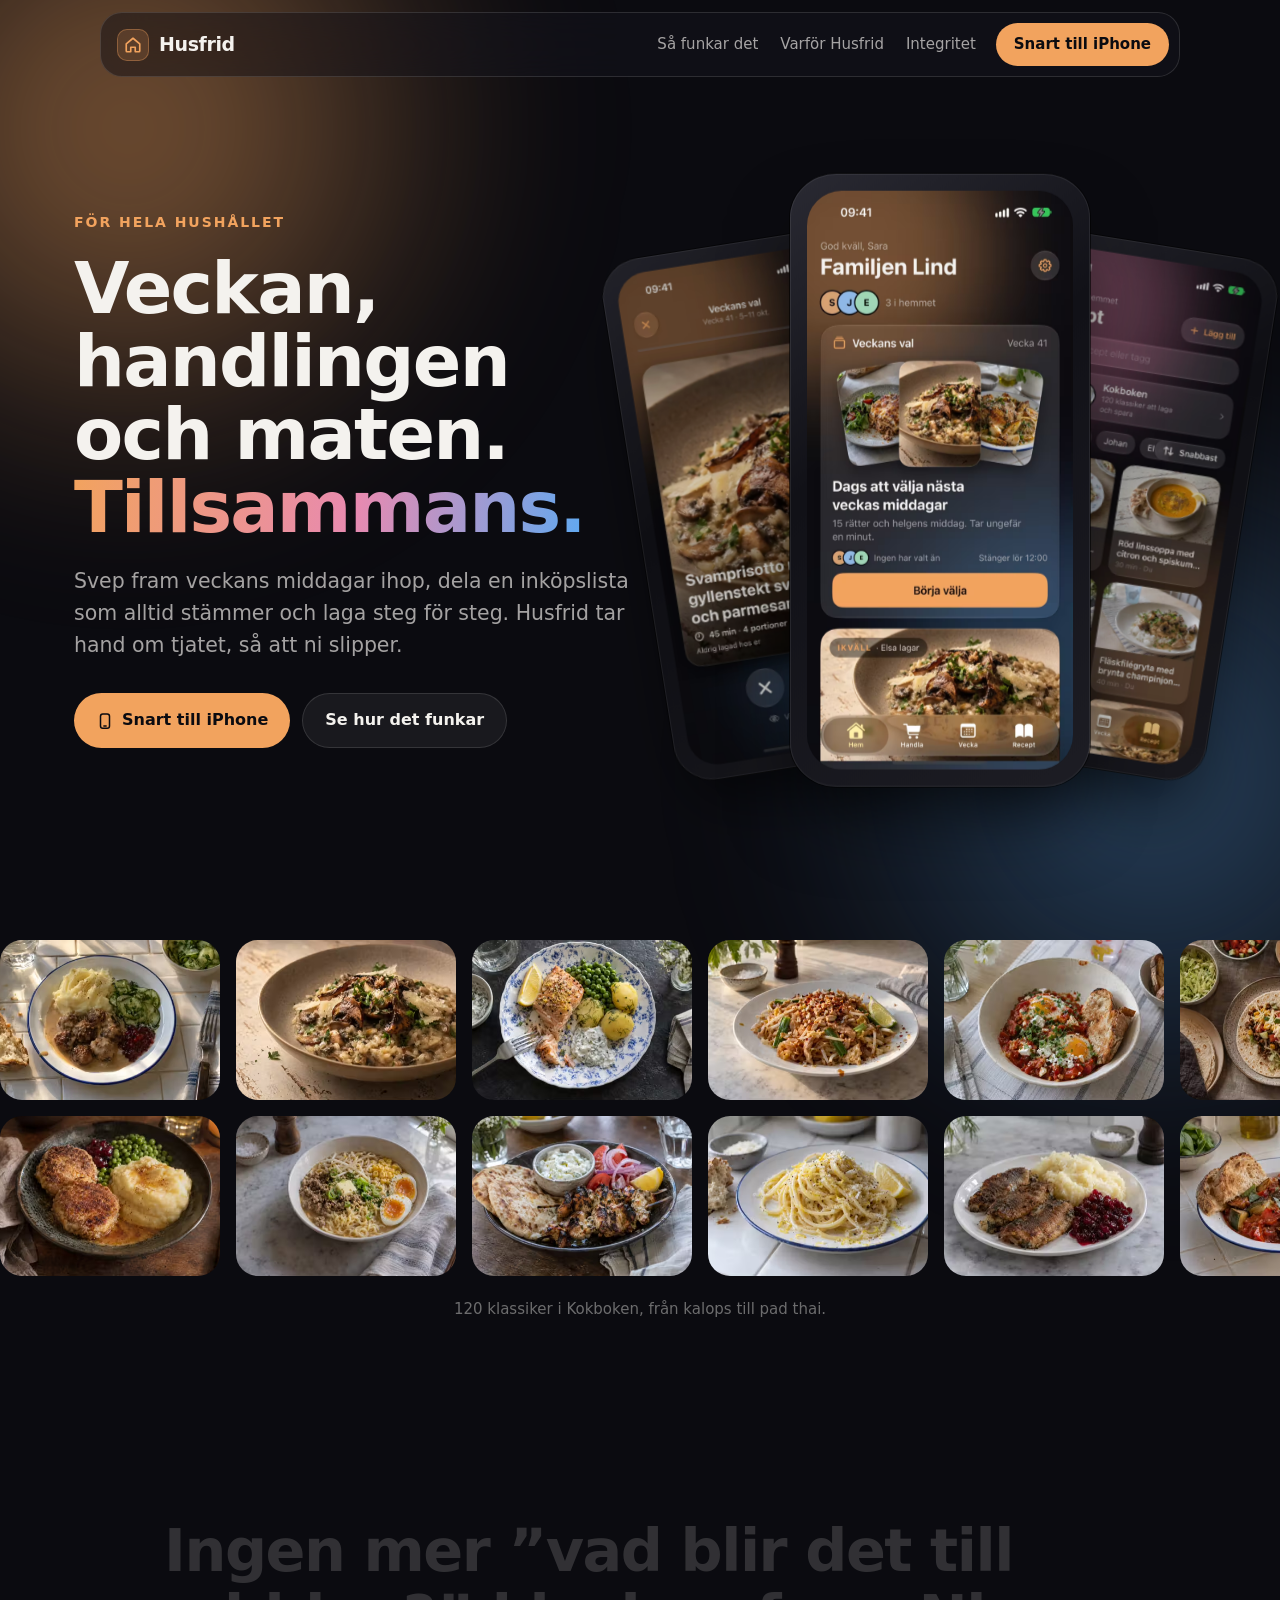
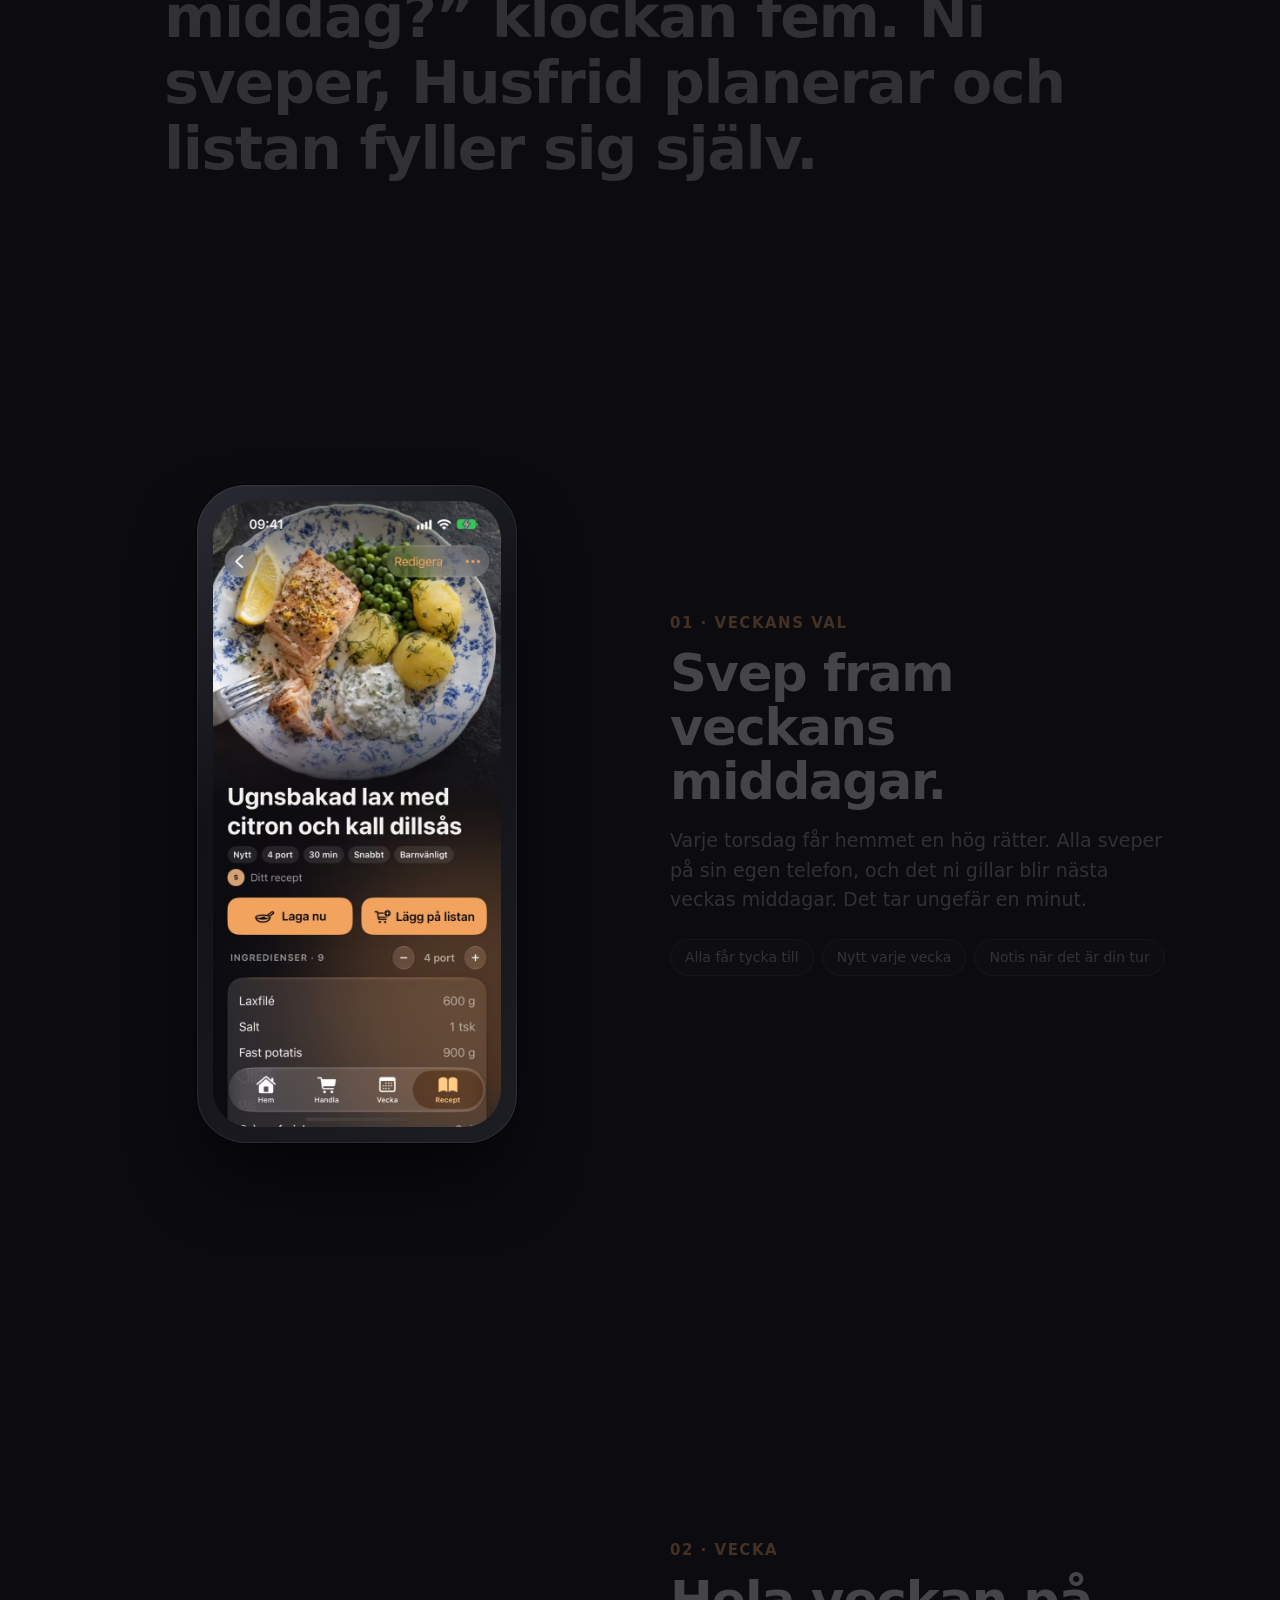
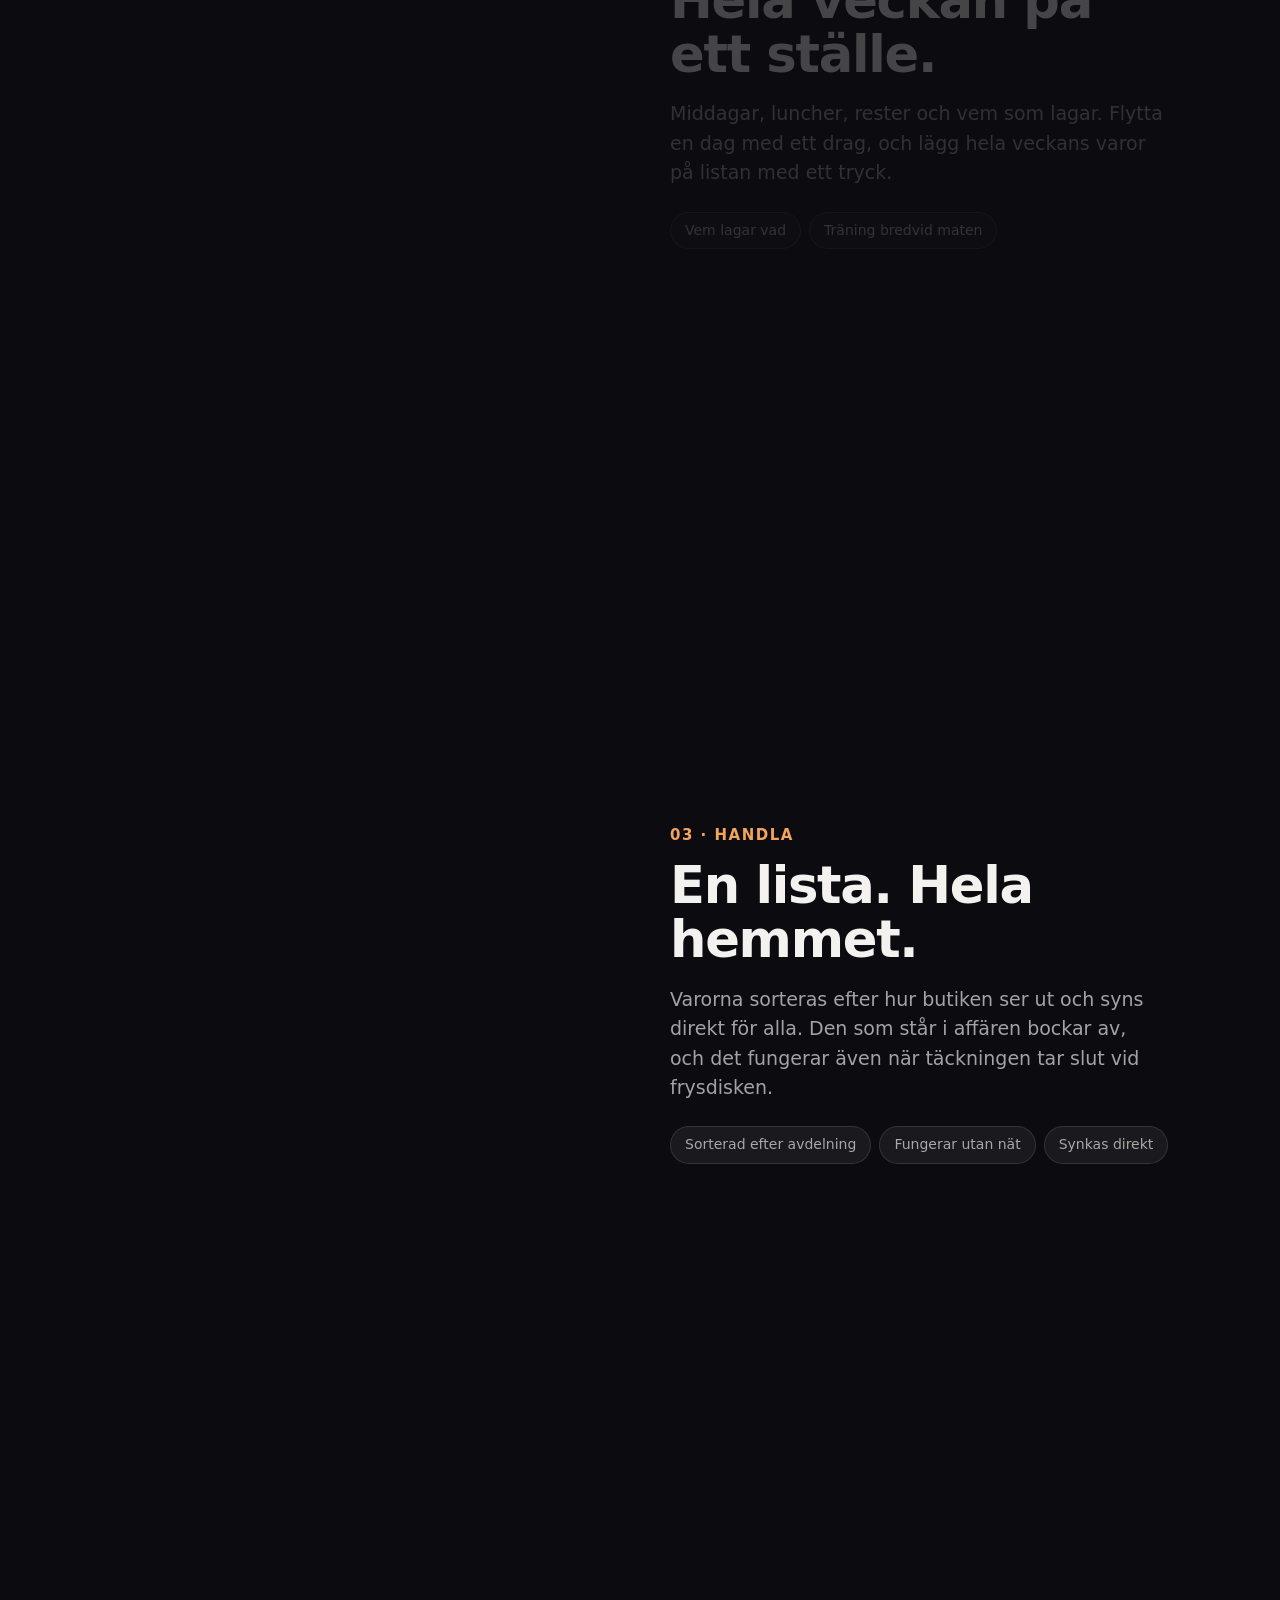
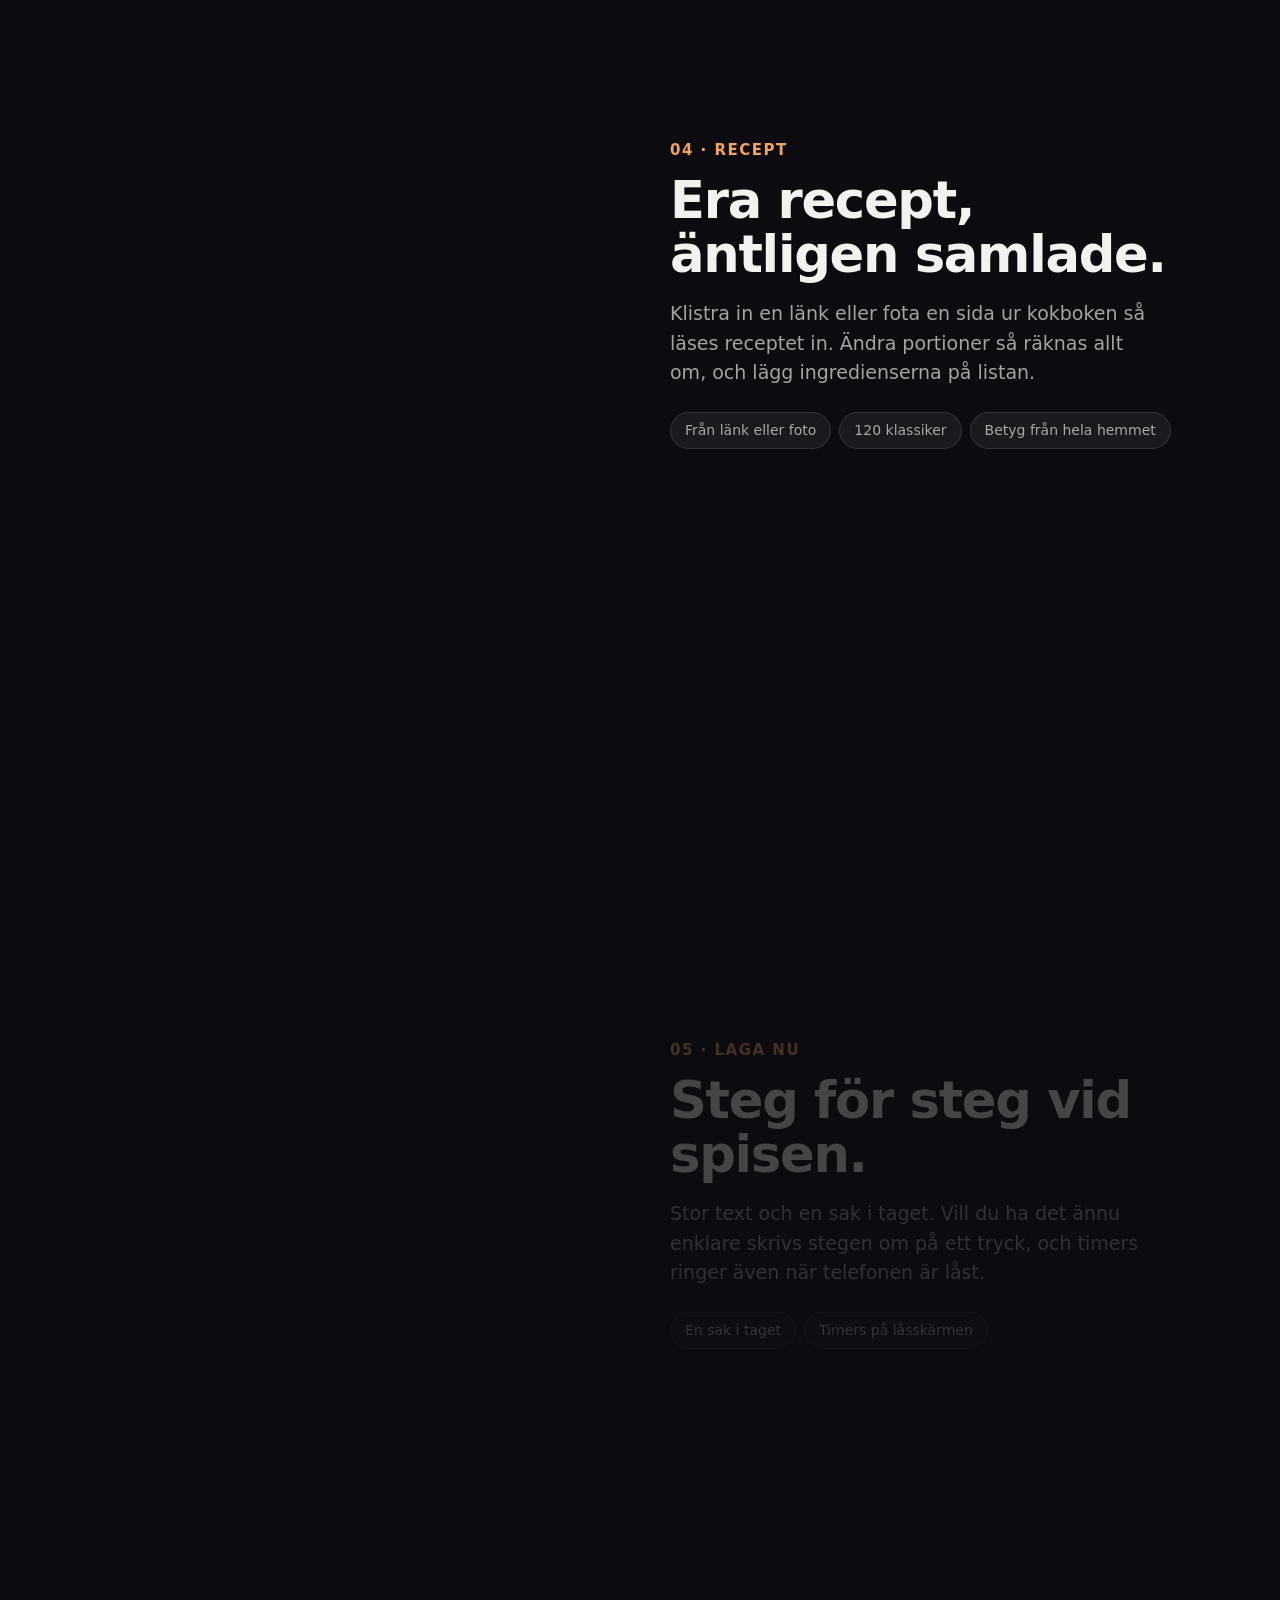
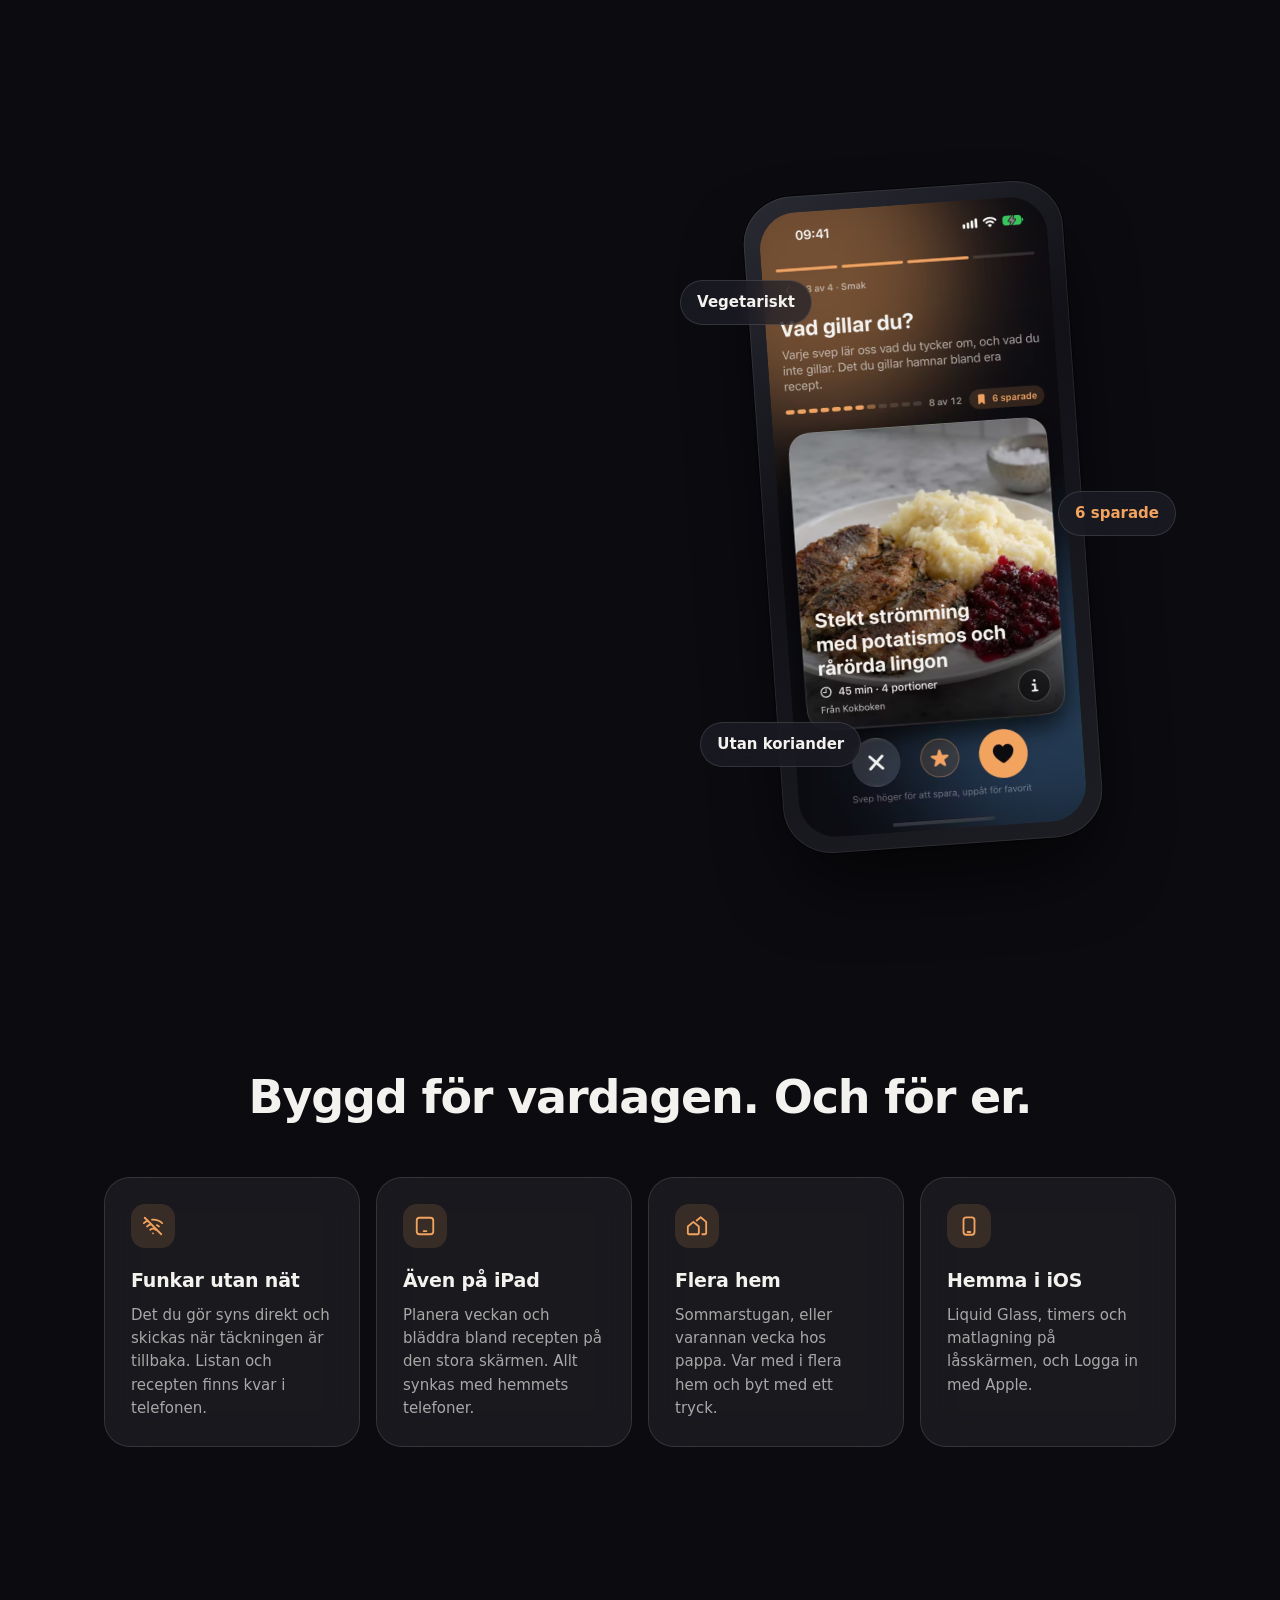
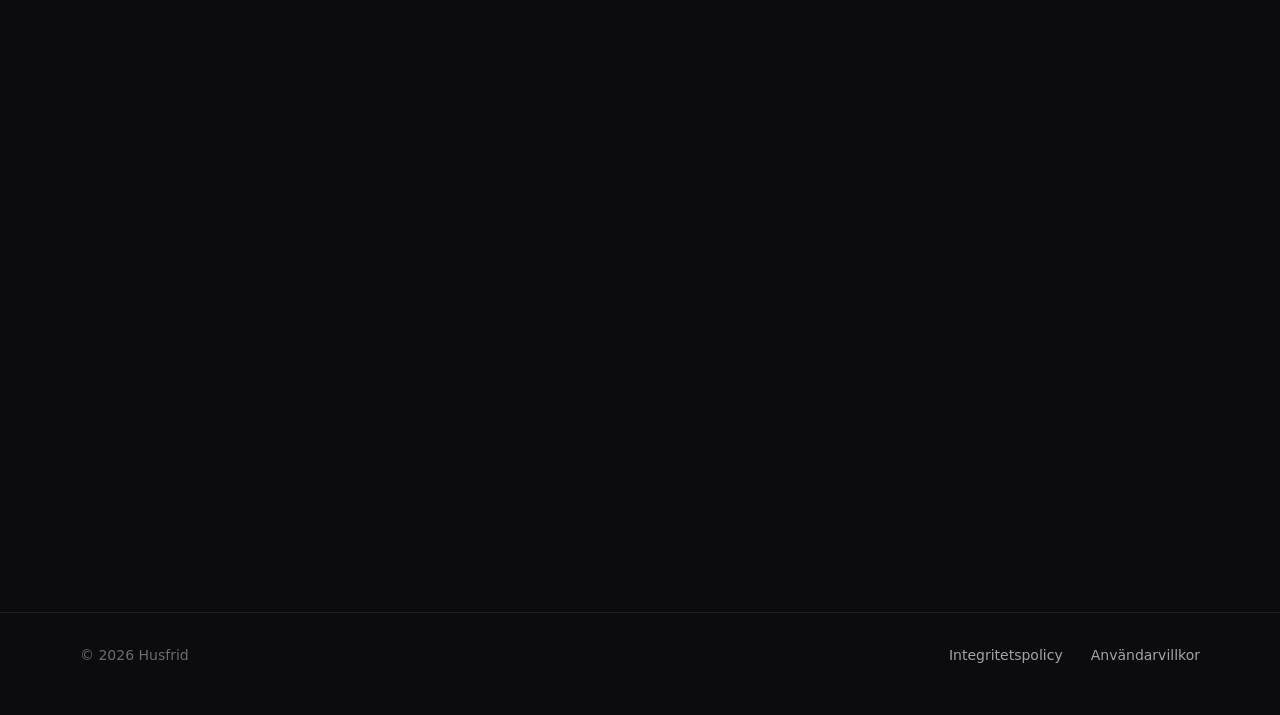
==== index.html @ 467de52e "Svepvideo i Veckans val, AVIF-bilder och lättare sida" ====
<!doctype html>
<html lang="sv">
<head>
<meta charset="utf-8">
<meta name="viewport" content="width=device-width, initial-scale=1, viewport-fit=cover">
<title>Husfrid – veckan, handlingen och maten. Tillsammans.</title>
<meta name="description" content="Husfrid är appen för hushållet: svep fram veckans middagar tillsammans, dela inköpslistan och laga steg för steg. Snart till iPhone och iPad.">
<meta name="theme-color" content="#0B0B10">
<meta property="og:title" content="Husfrid – veckan, handlingen och maten. Tillsammans.">
<meta property="og:description" content="Svep fram veckans middagar tillsammans, dela inköpslistan och laga steg för steg.">
<meta property="og:image" content="img/hem.jpg">
<link rel="icon" href="data:image/svg+xml,%3Csvg xmlns='http://www.w3.org/2000/svg' viewBox='0 0 32 32'%3E%3Crect width='32' height='32' rx='9' fill='%230B0B10'/%3E%3Cpath d='M7 15 16 7.5 25 15v9a1 1 0 0 1-1 1h-5v-6h-6v6H8a1 1 0 0 1-1-1z' fill='none' stroke='%23F2A35E' stroke-width='2.2' stroke-linejoin='round'/%3E%3C/svg%3E">
<link rel="stylesheet" href="style.css">
</head>
<body data-tone="warm">
<div class="ambient" aria-hidden="true"><span></span><span></span></div>

<header class="nav">
  <a class="brand" href="./">
    <span class="brand-mark"><svg width="18" height="18" viewBox="0 0 24 24" fill="none" stroke="currentColor" stroke-width="2.2" stroke-linejoin="round"><path d="M3 10.5 12 3l9 7.5V20a1 1 0 0 1-1 1h-5v-6H9v6H4a1 1 0 0 1-1-1z"/></svg></span>
    Husfrid
  </a>
  <nav class="links">
    <a href="#funktioner">Så funkar det</a>
    <a href="#varfor">Varför Husfrid</a>
    <a href="integritetspolicy">Integritet</a>
  </nav>
  <a class="pill primary" href="#snart">Snart till iPhone</a>
  <div class="progress" aria-hidden="true"></div>
</header>

<main>
  <section class="hero">
    <div class="hero-copy">
      <div class="eyebrow" data-reveal>För hela hushållet</div>
      <h1 data-reveal style="--delay:.08s">Veckan, handlingen och maten. <span class="grad">Tillsammans.</span></h1>
      <p class="lead" data-reveal style="--delay:.16s">Svep fram veckans middagar ihop, dela en inköpslista som alltid stämmer och laga steg för steg. Husfrid tar hand om tjatet, så att ni slipper.</p>
      <div class="actions" data-reveal style="--delay:.24s">
        <span class="pill primary soon"><svg viewBox="0 0 24 24" fill="none" stroke="currentColor" stroke-width="2" stroke-linecap="round"><rect x="6" y="2.5" width="12" height="19" rx="3"/><path d="M10.5 18.5h3"/></svg>Snart till iPhone</span>
        <a class="pill ghost" href="#funktioner">Se hur det funkar</a>
      </div>
    </div>
    <div class="stage" aria-label="Skärmbilder från Husfrid">
      <div class="phone left"><picture><source srcset="img/veckans-val.avif" type="image/avif"><img src="img/veckans-val.jpg" alt="Veckans val: en rätt att svepa på" width="662" height="1440" decoding="async"></picture></div>
      <div class="phone right"><picture><source srcset="img/recept.avif" type="image/avif"><img src="img/recept.jpg" alt="Hemmets recept med bilder" width="662" height="1440" decoding="async"></picture></div>
      <div class="phone center"><picture><source srcset="img/hem.avif" type="image/avif"><img src="img/hem.jpg" alt="Hem: veckans val och kvällens middag" width="662" height="1440" decoding="async" fetchpriority="high"></picture></div>
    </div>
  </section>

  <section class="strip" aria-label="Rätter i Kokboken">
    <div class="row" data-dishes="kottbullar-potatismos svamprisotto ugnsbakad-lax-citron-dill pad-thai shakshuka tacos-kottfars spaghetti-carbonara kalops butter-chicken pannkakor"></div>
    <div class="row" data-dishes="wallenbergare miso-ramen kycklingsouvlaki-tzatziki pasta-al-limone stekt-stromming-potatismos ratatouille hemgjord-pizza tom-kha-gai paella pumpasoppa"></div>
    <p class="caption">120 klassiker i Kokboken, från kalops till pad thai.</p>
  </section>

  <section class="statement">
    <p data-words>Ingen mer *”vad* *blir* *det* *till* *middag?”* klockan fem. Ni sveper, Husfrid planerar och listan fyller sig själv.</p>
  </section>

  <section class="story" id="funktioner">
    <div class="story-phone" aria-hidden="true">
      <div class="phone"><div class="screens">
        <video src="img/veckans-val.mp4" poster="img/veckans-val-poster.jpg" muted loop playsinline preload="none" aria-label="Svep i Veckans val" class="active"></video>
        <picture><source srcset="img/vecka.avif" type="image/avif"><img src="img/vecka.jpg" alt="" decoding="async" loading="lazy"></picture>
        <picture><source srcset="img/handla.avif" type="image/avif"><img src="img/handla.jpg" alt="" decoding="async" loading="lazy"></picture>
        <picture><source srcset="img/recept-detalj.avif" type="image/avif"><img src="img/recept-detalj.jpg" alt="" decoding="async" loading="lazy"></picture>
        <picture><source srcset="img/laga-nu.avif" type="image/avif"><img src="img/laga-nu.jpg" alt="" decoding="async" loading="lazy"></picture>
      </div></div>
    </div>
    <div class="story-steps">
      <article class="step" data-tone="warm">
        <div class="num">01 · VECKANS VAL</div>
        <h2>Svep fram veckans middagar.</h2>
        <p>Varje torsdag får hemmet en hög rätter. Alla sveper på sin egen telefon, och det ni gillar blir nästa veckas middagar. Det tar ungefär en minut.</p>
        <div class="tags"><span>Alla får tycka till</span><span>Nytt varje vecka</span><span>Notis när det är din tur</span></div>
        <div class="phone inline"><video src="img/veckans-val.mp4" poster="img/veckans-val-poster.jpg" muted loop playsinline preload="none" aria-label="Svep i Veckans val"></video></div>
      </article>
      <article class="step" data-tone="cool">
        <div class="num">02 · VECKA</div>
        <h2>Hela veckan på ett ställe.</h2>
        <p>Middagar, luncher, rester och vem som lagar. Flytta en dag med ett drag, och lägg hela veckans varor på listan med ett tryck.</p>
        <div class="tags"><span>Vem lagar vad</span><span>Träning bredvid maten</span></div>
        <div class="phone inline"><picture><source srcset="img/vecka.avif" type="image/avif"><img src="img/vecka.jpg" alt="Veckans plan" loading="lazy" decoding="async"></picture></div>
      </article>
      <article class="step" data-tone="green">
        <div class="num">03 · HANDLA</div>
        <h2>En lista. Hela hemmet.</h2>
        <p>Varorna sorteras efter hur butiken ser ut och syns direkt för alla. Den som står i affären bockar av, och det fungerar även när täckningen tar slut vid frysdisken.</p>
        <div class="tags"><span>Sorterad efter avdelning</span><span>Fungerar utan nät</span><span>Synkas direkt</span></div>
        <div class="phone inline"><picture><source srcset="img/handla.avif" type="image/avif"><img src="img/handla.jpg" alt="Inköpslistan" loading="lazy" decoding="async"></picture></div>
      </article>
      <article class="step" data-tone="pink">
        <div class="num">04 · RECEPT</div>
        <h2>Era recept, äntligen samlade.</h2>
        <p>Klistra in en länk eller fota en sida ur kokboken så läses receptet in. Ändra portioner så räknas allt om, och lägg ingredienserna på listan.</p>
        <div class="tags"><span>Från länk eller foto</span><span>120 klassiker</span><span>Betyg från hela hemmet</span></div>
        <div class="phone inline"><picture><source srcset="img/recept-detalj.avif" type="image/avif"><img src="img/recept-detalj.jpg" alt="Ett recept" loading="lazy" decoding="async"></picture></div>
      </article>
      <article class="step" data-tone="warm">
        <div class="num">05 · LAGA NU</div>
        <h2>Steg för steg vid spisen.</h2>
        <p>Stor text och en sak i taget. Vill du ha det ännu enklare skrivs stegen om på ett tryck, och timers ringer även när telefonen är låst.</p>
        <div class="tags"><span>En sak i taget</span><span>Timers på låsskärmen</span></div>
        <div class="phone inline"><picture><source srcset="img/laga-nu.avif" type="image/avif"><img src="img/laga-nu.jpg" alt="Laga nu" loading="lazy" decoding="async"></picture></div>
      </article>
    </div>
  </section>

  <section class="split">
    <div>
      <div class="eyebrow" data-reveal>Kom igång</div>
      <h2 data-reveal style="--delay:.06s">Börja med det ni gillar.</h2>
      <p data-reveal style="--delay:.12s">Svep igenom några rätter när du går med. Det du gillar hamnar bland era recept, och förslagen lär sig vad hemmet tycker om.</p>
      <p data-reveal style="--delay:.18s">Säg vad ni undviker och vad ni aldrig äter, så hoppas sådant över så gott det går.</p>
    </div>
    <div class="visual" data-reveal>
      <div class="phone"><picture><source srcset="img/taste-swipe.avif" type="image/avif"><img src="img/taste-swipe.jpg" alt="Svep bland rätter när du går med" loading="lazy" width="662" height="1440" decoding="async"></picture></div>
      <span class="chip c1">Vegetariskt</span>
      <span class="chip c2">6 sparade</span>
      <span class="chip c3">Utan koriander</span>
    </div>
  </section>

  <section class="values" id="varfor">
    <h2 data-reveal>Byggd för vardagen. Och för er.</h2>
    <div class="grid">
      <div class="card" data-reveal>
        <div class="icon"><svg viewBox="0 0 24 24" fill="none" stroke="currentColor" stroke-width="2" stroke-linecap="round" stroke-linejoin="round"><path d="M2 8.8a15 15 0 0 1 4.2-2.7M22 8.8a15 15 0 0 0-11-3.7"/><path d="M5.5 12.5a10 10 0 0 1 3.4-1.9M18.5 12.5a10 10 0 0 0-2.3-1.4"/><path d="M9 16a5 5 0 0 1 6 0"/><path d="M12 20h.01"/><path d="m3 3 18 18"/></svg></div>
        <h3>Funkar utan nät</h3>
        <p>Det du gör syns direkt och skickas när täckningen är tillbaka. Listan och recepten finns kvar i telefonen.</p>
      </div>
      <div class="card" data-reveal style="--delay:.08s">
        <div class="icon"><svg viewBox="0 0 24 24" fill="none" stroke="currentColor" stroke-width="2" stroke-linecap="round" stroke-linejoin="round"><rect x="3" y="3" width="18" height="18" rx="3"/><path d="M10.5 17.5h3"/></svg></div>
        <h3>Även på iPad</h3>
        <p>Planera veckan och bläddra bland recepten på den stora skärmen. Allt synkas med hemmets telefoner.</p>
      </div>
      <div class="card" data-reveal style="--delay:.16s">
        <div class="icon"><svg viewBox="0 0 24 24" fill="none" stroke="currentColor" stroke-width="2" stroke-linejoin="round"><path d="M2 12.5 8 7.5l6 5V20a1 1 0 0 1-1 1H3a1 1 0 0 1-1-1z"/><path d="M11 6.5 16 2.5l6 5V20a1 1 0 0 1-1 1h-4"/></svg></div>
        <h3>Flera hem</h3>
        <p>Sommarstugan, eller varannan vecka hos pappa. Var med i flera hem och byt med ett tryck.</p>
      </div>
      <div class="card" data-reveal style="--delay:.24s">
        <div class="icon"><svg viewBox="0 0 24 24" fill="none" stroke="currentColor" stroke-width="2" stroke-linecap="round" stroke-linejoin="round"><rect x="6" y="2.5" width="12" height="19" rx="3"/><path d="M10.5 18.5h3"/></svg></div>
        <h3>Hemma i iOS</h3>
        <p>Liquid Glass, timers och matlagning på låsskärmen, och Logga in med Apple.</p>
      </div>
    </div>
  </section>

  <section class="closing" id="snart">
    <div class="mark" data-reveal><svg viewBox="0 0 24 24" fill="none" stroke="currentColor" stroke-width="2" stroke-linejoin="round"><path d="M3 10.5 12 3l9 7.5V20a1 1 0 0 1-1 1h-5v-6H9v6H4a1 1 0 0 1-1-1z"/></svg></div>
    <h2 data-reveal style="--delay:.06s">Snart till iPhone och iPad.</h2>
    <p data-reveal style="--delay:.12s">Husfrid testas just nu av vänner och familj. Vill du vara med från start? Hör av dig till <span class="contact">team.app.consortium{at}gmail{dot}com</span>.</p>
  </section>
</main>

<footer>
  <div class="inner">
    <span>© 2026 Husfrid</span>
    <span class="spacer"></span>
    <a href="integritetspolicy">Integritetspolicy</a>
    <a href="anvandarvillkor">Användarvillkor</a>
  </div>
</footer>

<script src="main.js"></script>
</body>
</html>
---- style.css ----
:root{color-scheme: dark;--ground: #0B0B10;--text: #F4F2EE;--text-2: rgba(244,242,238,0.66);--text-3: rgba(244,242,238,0.42);--accent: #F2A35E;--warm: #F2A35E;--cool: #5EAAF2;--green: #7ED4A6;--pink: #E88AB0;--glass: rgba(255,255,255,0.06);--glass-edge: rgba(255,255,255,0.12);--tone-a: var(--warm);--tone-b: var(--cool);--radius: 26px;--ease: cubic-bezier(.2,.8,.2,1)}*{box-sizing: border-box}html{scroll-behavior: smooth}body{margin: 0;background: var(--ground);color: var(--text);font: 17px/1.55 -apple-system,BlinkMacSystemFont,"SF Pro Text",Inter,"Segoe UI",system-ui,sans-serif;-webkit-font-smoothing: antialiased;overflow-x: hidden}img{display: block;max-width: 100%;height: auto}a{color: inherit}h1,h2,h3{font-family: -apple-system,BlinkMacSystemFont,"SF Pro Display",Inter,system-ui,sans-serif;letter-spacing: -0.025em;margin: 0}.ambient{position: fixed;inset: -20vmax;z-index: -1;pointer-events: none;filter: blur(90px);opacity: .55}.ambient span{position: absolute;width: 60vmax;height: 60vmax;border-radius: 50%;transition: background 1.2s var(--ease);animation: drift 26s ease-in-out infinite alternate}.ambient span:nth-child(1){left: 0;top: 0;background: radial-gradient(closest-side,var(--tone-a),transparent)}.ambient span:nth-child(2){right: 0;bottom: 0;background: radial-gradient(closest-side,var(--tone-b),transparent);animation-delay: -13s;opacity: .7}@keyframes drift{to{transform: translate(8vmax,6vmax) scale(1.08)}}body[data-tone="cool"]{--tone-a: var(--cool);--tone-b: var(--warm)}body[data-tone="green"]{--tone-a: var(--green);--tone-b: var(--cool)}body[data-tone="pink"]{--tone-a: var(--pink);--tone-b: var(--warm)}.nav{position: fixed;top: 12px;left: 50%;transform: translateX(-50%);z-index: 10;width: min(1080px,calc(100% - 24px));display: flex;align-items: center;gap: 20px;padding: 10px 10px 10px 16px;border-radius: 22px;background: rgba(20,20,28,0.55);border: 1px solid var(--glass-edge);backdrop-filter: blur(24px) saturate(1.4);-webkit-backdrop-filter: blur(24px) saturate(1.4)}.nav .brand{display: flex;align-items: center;gap: 10px;font-weight: 700;font-size: 19px;text-decoration: none;letter-spacing: -0.02em}.brand-mark{width: 32px;height: 32px;border-radius: 10px;display: grid;place-items: center;background: rgba(242,163,94,0.18);border: 1px solid rgba(242,163,94,0.35);color: var(--accent)}.nav .links{display: flex;gap: 22px;margin-left: auto;font-size: 15px;color: var(--text-2)}.nav .links a{text-decoration: none;transition: color .2s}.nav .links a:hover{color: var(--text)}.nav .progress{position: absolute;left: 18px;right: 18px;bottom: -1px;height: 2px;border-radius: 2px;background: var(--accent);transform-origin: left;transform: scaleX(var(--progress,0));opacity: .8}.pill{display: inline-flex;align-items: center;gap: 8px;padding: 10px 18px;border-radius: 999px;font-weight: 600;font-size: 15px;text-decoration: none;white-space: nowrap}.pill.primary{background: var(--accent);color: var(--ground)}.pill.ghost{background: var(--glass);border: 1px solid var(--glass-edge);color: var(--text)}@media (max-width: 720px){.nav .links{display: none}.nav .pill{margin-left: auto}}.hero{min-height: 100svh;display: grid;grid-template-columns: 1.05fr 1fr;align-items: center;gap: 40px;max-width: 1180px;margin: 0 auto;padding: 120px 24px 60px}.hero-copy{position: relative;z-index: 4}.eyebrow{color: var(--accent);font-weight: 600;font-size: 14px;letter-spacing: .14em;text-transform: uppercase}.hero h1{font-size: clamp(42px,5.6vw,80px);line-height: 1.02;margin: 18px 0 22px}.grad{background: linear-gradient(100deg,var(--warm),var(--pink) 55%,var(--cool));-webkit-background-clip: text;background-clip: text;color: transparent}.lead{font-size: clamp(18px,1.6vw,21px);color: var(--text-2);max-width: 30em;margin: 0 0 32px}.actions{display: flex;flex-wrap: wrap;gap: 12px}.actions .pill{padding: 14px 22px;font-size: 16px}.soon{cursor: default}.soon svg{width: 18px;height: 18px}.stage{position: relative;height: min(720px,78svh);perspective: 1400px}.stage .phone{position: absolute;top: 50%;left: 50%;width: min(300px,38vw);transform-style: preserve-3d;will-change: transform}.stage .phone.center{z-index: 3}.stage .phone.left,.stage .phone.right{z-index: 2;filter: brightness(.82)}@media (max-width: 900px){.hero{grid-template-columns: 1fr;text-align: left;padding-top: 110px}.stage{height: 560px}.stage .phone{width: 230px}}.phone{border-radius: 15.5% / 7.2%;padding: 3.2%;background: linear-gradient(145deg,#2a2a33,#111117 40%,#1d1d24);box-shadow: 0 40px 80px -20px rgba(0,0,0,.7),0 0 0 1px rgba(255,255,255,.08) inset,0 0 0 1px rgba(0,0,0,.6)}.phone img,.phone video{display: block;width: 100%;height: auto;aspect-ratio: 662 / 1440;object-fit: cover;border-radius: 13% / 6%;background: #16161c}.phone picture{display: block}.strip{padding: 40px 0 20px;overflow: hidden}.strip .row{display: flex;gap: 16px;width: max-content;animation: slide 60s linear infinite}.strip .row + .row{margin-top: 16px;animation-direction: reverse;animation-duration: 70s}.strip img{width: 220px;height: 160px;object-fit: cover;border-radius: 22px}@keyframes slide{to{transform: translateX(-50%)}}.strip:hover .row{animation-play-state: paused}.caption{text-align: center;color: var(--text-3);font-size: 15px;margin-top: 22px}@media (max-width: 720px){.strip img{width: 160px;height: 120px;border-radius: 18px}}.statement{max-width: 1000px;margin: 0 auto;padding: 18vh 24px}.statement p{font-size: clamp(32px,4.6vw,60px);line-height: 1.12;font-weight: 700;letter-spacing: -0.025em;margin: 0}.statement .w{opacity: .16;transition: opacity .35s linear}.statement .w.on{opacity: 1}.statement .w.hl.on{color: var(--accent)}.story{position: relative;display: grid;grid-template-columns: 1fr 1fr;gap: 60px;max-width: 1120px;margin: 0 auto;padding: 0 24px}.story-phone{position: sticky;top: 0;height: 100svh;display: grid;place-items: center}.story-phone .phone{position: relative;width: min(320px,30vw,calc((100svh - 150px) * 0.46));margin-top: 40px}.story-phone .screens{position: relative}.story-phone .screens>*{display: block;opacity: 0;transform: scale(.96) translateY(10px);transition: opacity .6s var(--ease),transform .8s var(--ease)}.story-phone .screens>*:not(:first-child){position: absolute;inset: 0}.story-phone .screens>.active{opacity: 1;transform: none}.step{min-height: 100svh;display: flex;flex-direction: column;justify-content: center;padding: 10vh 0}.step .num{font-variant-numeric: tabular-nums;color: var(--accent);font-weight: 700;font-size: 15px;letter-spacing: .1em}.step h2{font-size: clamp(34px,4vw,52px);line-height: 1.05;margin: 12px 0 18px}.step p{color: var(--text-2);font-size: 19px;max-width: 26em;margin: 0}.step .tags{display: flex;flex-wrap: wrap;gap: 8px;margin-top: 24px}.step .tags span{padding: 7px 14px;border-radius: 999px;font-size: 14px;background: var(--glass);border: 1px solid var(--glass-edge);color: var(--text-2)}.step .inline{display: none}.step{opacity: .25;transition: opacity .5s var(--ease)}.step.active{opacity: 1}@media (max-width: 900px){.story{grid-template-columns: 1fr;gap: 0}.story-phone{display: none}.step{min-height: auto;padding: 60px 0;opacity: 1}.step .inline{display: block;width: min(300px,78vw);margin: 36px auto 0}}.split{display: grid;grid-template-columns: 1fr 1fr;align-items: center;gap: 60px;max-width: 1120px;margin: 0 auto;padding: 16vh 24px}.split h2{font-size: clamp(36px,4.4vw,58px);line-height: 1.04;margin: 14px 0 20px}.split p{color: var(--text-2);font-size: 19px;margin: 0 0 14px;max-width: 26em}.split .visual{position: relative;display: grid;place-items: center}.split .visual .phone{width: min(320px,70vw);transform: rotate(-4deg)}.chip{position: absolute;padding: 10px 16px;border-radius: 999px;font-weight: 600;font-size: 15px;background: rgba(30,30,40,.7);border: 1px solid var(--glass-edge);backdrop-filter: blur(16px);-webkit-backdrop-filter: blur(16px);white-space: nowrap}.chip.c1{top: 14%;left: 2%}.chip.c2{top: 46%;right: 0;color: var(--accent)}.chip.c3{bottom: 12%;left: 6%}@media (max-width: 900px){.split{grid-template-columns: 1fr;padding: 10vh 24px}.split .visual{order: -1;margin-bottom: 20px}}.values{max-width: 1120px;margin: 0 auto;padding: 8vh 24px 14vh}.values h2{font-size: clamp(32px,3.6vw,46px);text-align: center;margin-bottom: 44px}.grid{display: grid;grid-template-columns: repeat(4,1fr);gap: 16px}.card{padding: 26px;border-radius: var(--radius);background: var(--glass);border: 1px solid var(--glass-edge);backdrop-filter: blur(20px);-webkit-backdrop-filter: blur(20px);transition: transform .4s var(--ease),border-color .4s}.card:hover{transform: translateY(-4px);border-color: rgba(242,163,94,.35)}.card .icon{width: 44px;height: 44px;border-radius: 14px;display: grid;place-items: center;background: rgba(242,163,94,.14);color: var(--accent);margin-bottom: 18px}.card .icon svg{width: 22px;height: 22px}.card h3{font-size: 19px;margin-bottom: 8px;letter-spacing: -0.01em}.card p{margin: 0;color: var(--text-2);font-size: 15px}@media (max-width: 900px){.grid{grid-template-columns: 1fr 1fr}}@media (max-width: 560px){.grid{grid-template-columns: 1fr}}.closing{text-align: center;padding: 10vh 24px 16vh;max-width: 820px;margin: 0 auto}.closing .mark{width: 84px;height: 84px;border-radius: 26px;margin: 0 auto 28px;display: grid;place-items: center;color: var(--accent);background: linear-gradient(160deg,rgba(242,163,94,.35),rgba(242,163,94,.08));border: 1px solid rgba(242,163,94,.4);box-shadow: 0 20px 60px -10px rgba(242,163,94,.35)}.closing .mark svg{width: 40px;height: 40px}.closing h2{font-size: clamp(40px,6vw,76px);line-height: 1.02;margin-bottom: 20px}.closing p{color: var(--text-2);font-size: 19px;margin: 0 auto 30px;max-width: 32em}.closing .contact{color: var(--text);font-weight: 600}footer{border-top: 1px solid rgba(255,255,255,.08);padding: 32px 24px 48px}footer .inner{max-width: 1120px;margin: 0 auto;display: flex;flex-wrap: wrap;gap: 16px 28px;align-items: center;color: var(--text-3);font-size: 14px}footer a{text-decoration: none;color: var(--text-2)}footer a:hover{color: var(--text)}footer .spacer{flex: 1}[data-reveal]{opacity: 0;transform: translateY(28px);transition: opacity .9s var(--ease),transform .9s var(--ease);transition-delay: var(--delay,0s)}[data-reveal].in{opacity: 1;transform: none}.legal{max-width: 720px;margin: 0 auto;padding: 130px 24px 90px;color: rgba(244,242,238,0.8)}.legal h1{font-size: clamp(36px,5vw,52px);color: var(--text);margin-bottom: 8px}.legal .date{color: var(--text-3);margin: 0 0 28px}.legal h2{font-size: 22px;color: var(--text);margin: 40px 0 10px;letter-spacing: -0.01em}.legal strong{color: var(--text)}.legal a{color: var(--accent)}.legal ul{padding-left: 1.2em}.legal li{margin: 8px 0}@media (prefers-reduced-motion: reduce){*,*::before,*::after{animation: none !important;transition: none !important}[data-reveal]{opacity: 1;transform: none}.statement .w{opacity: 1}}
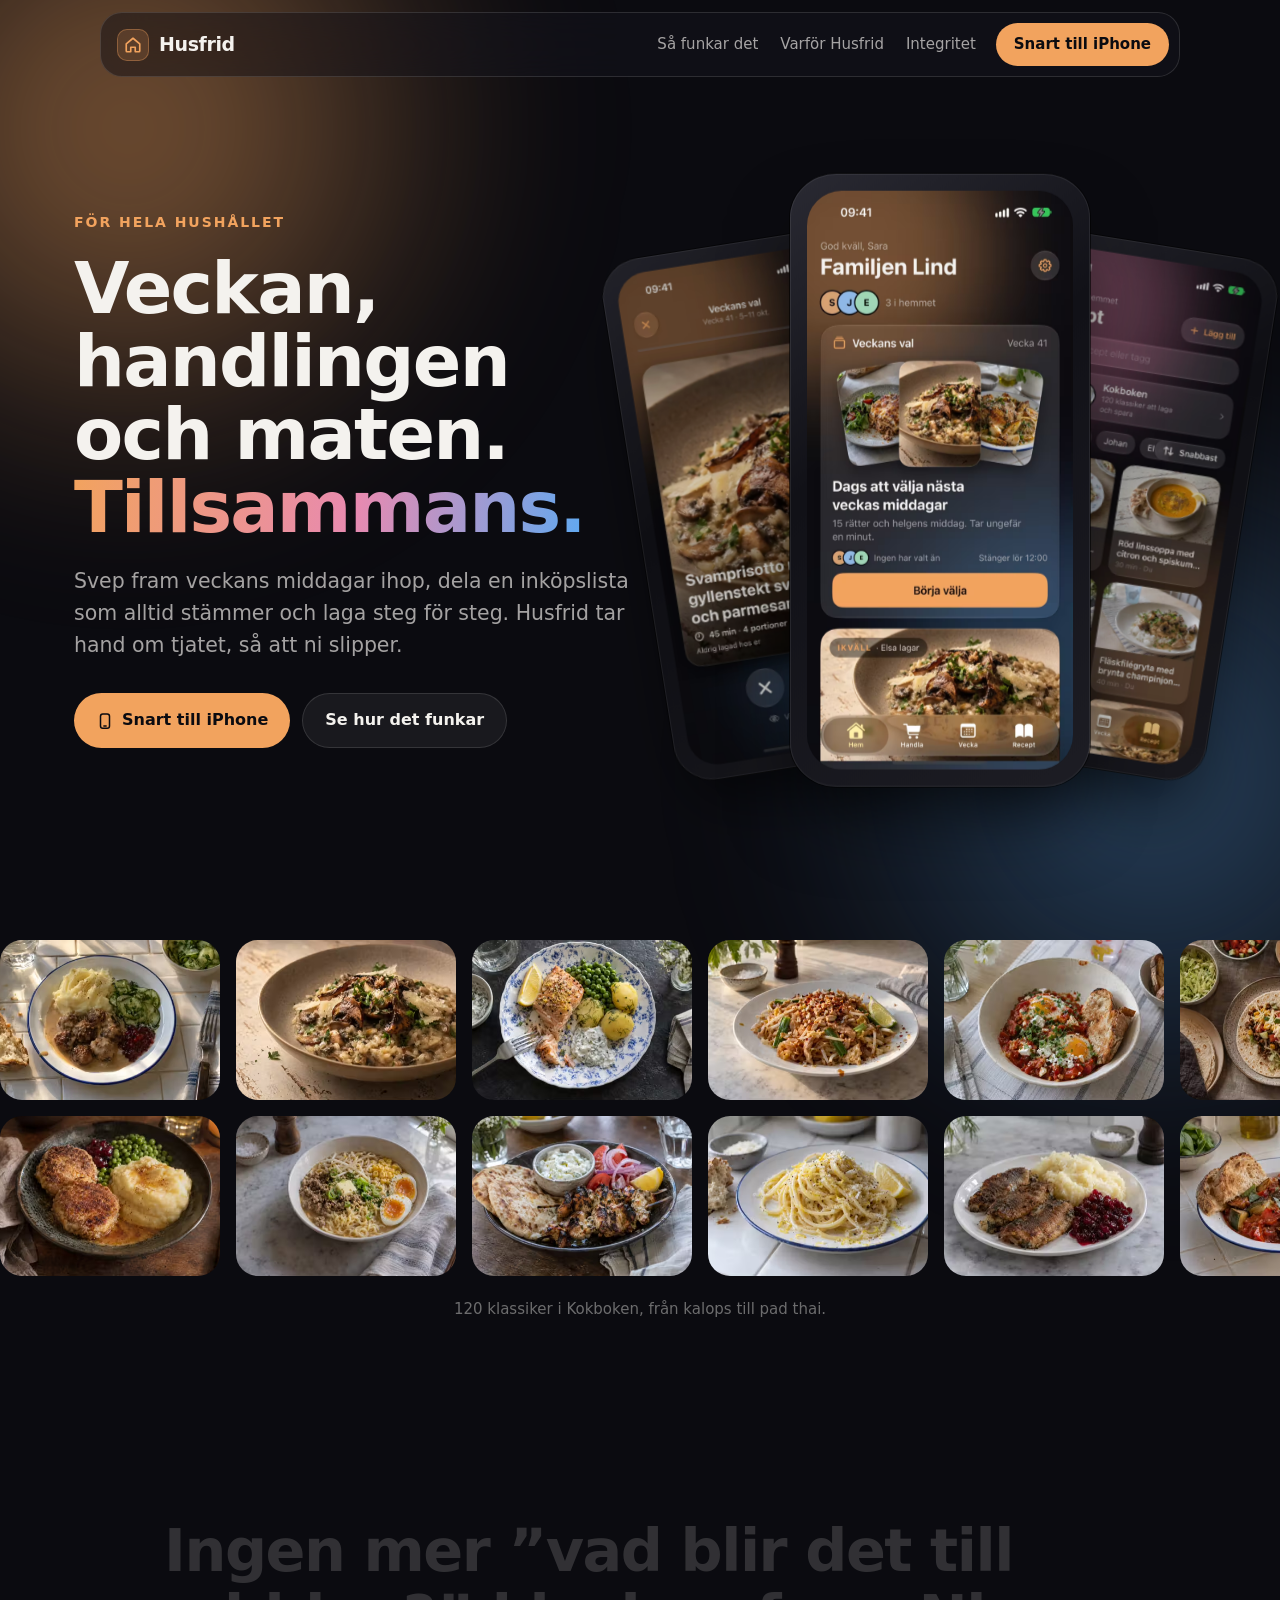
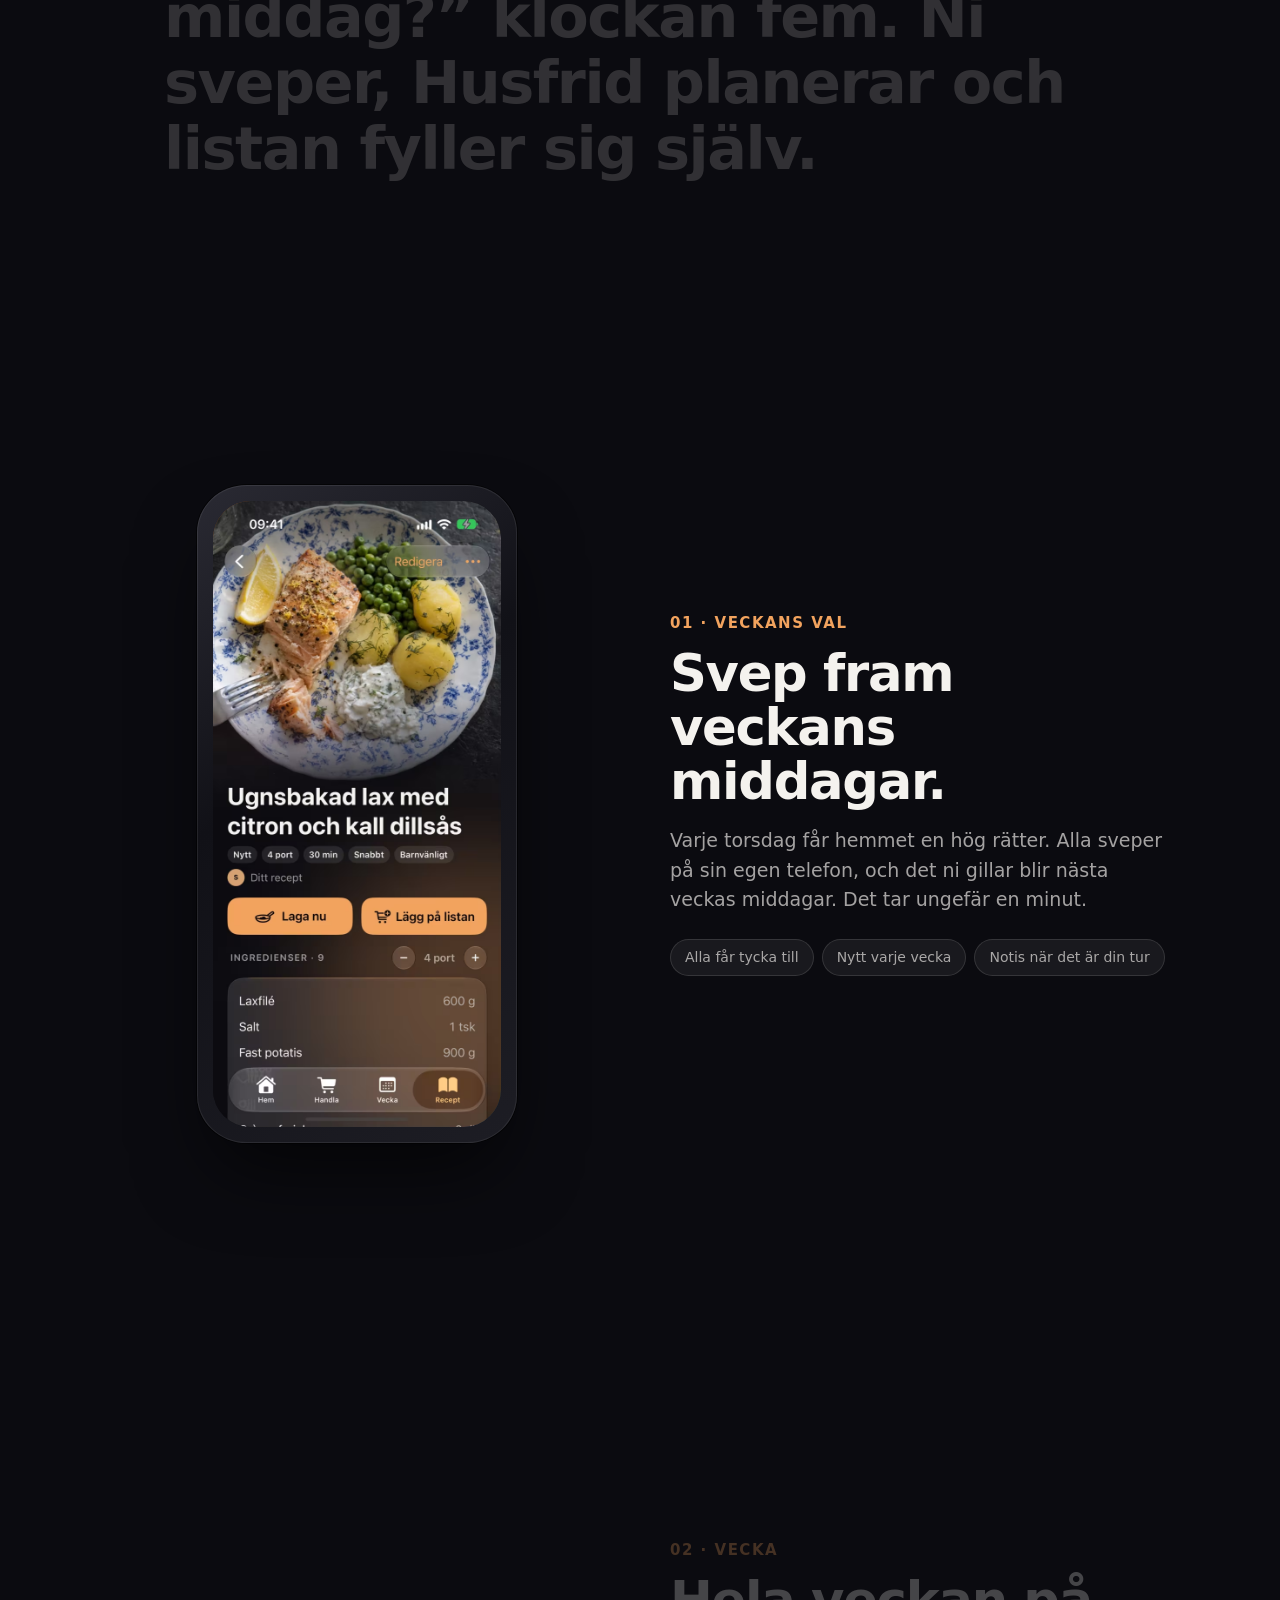
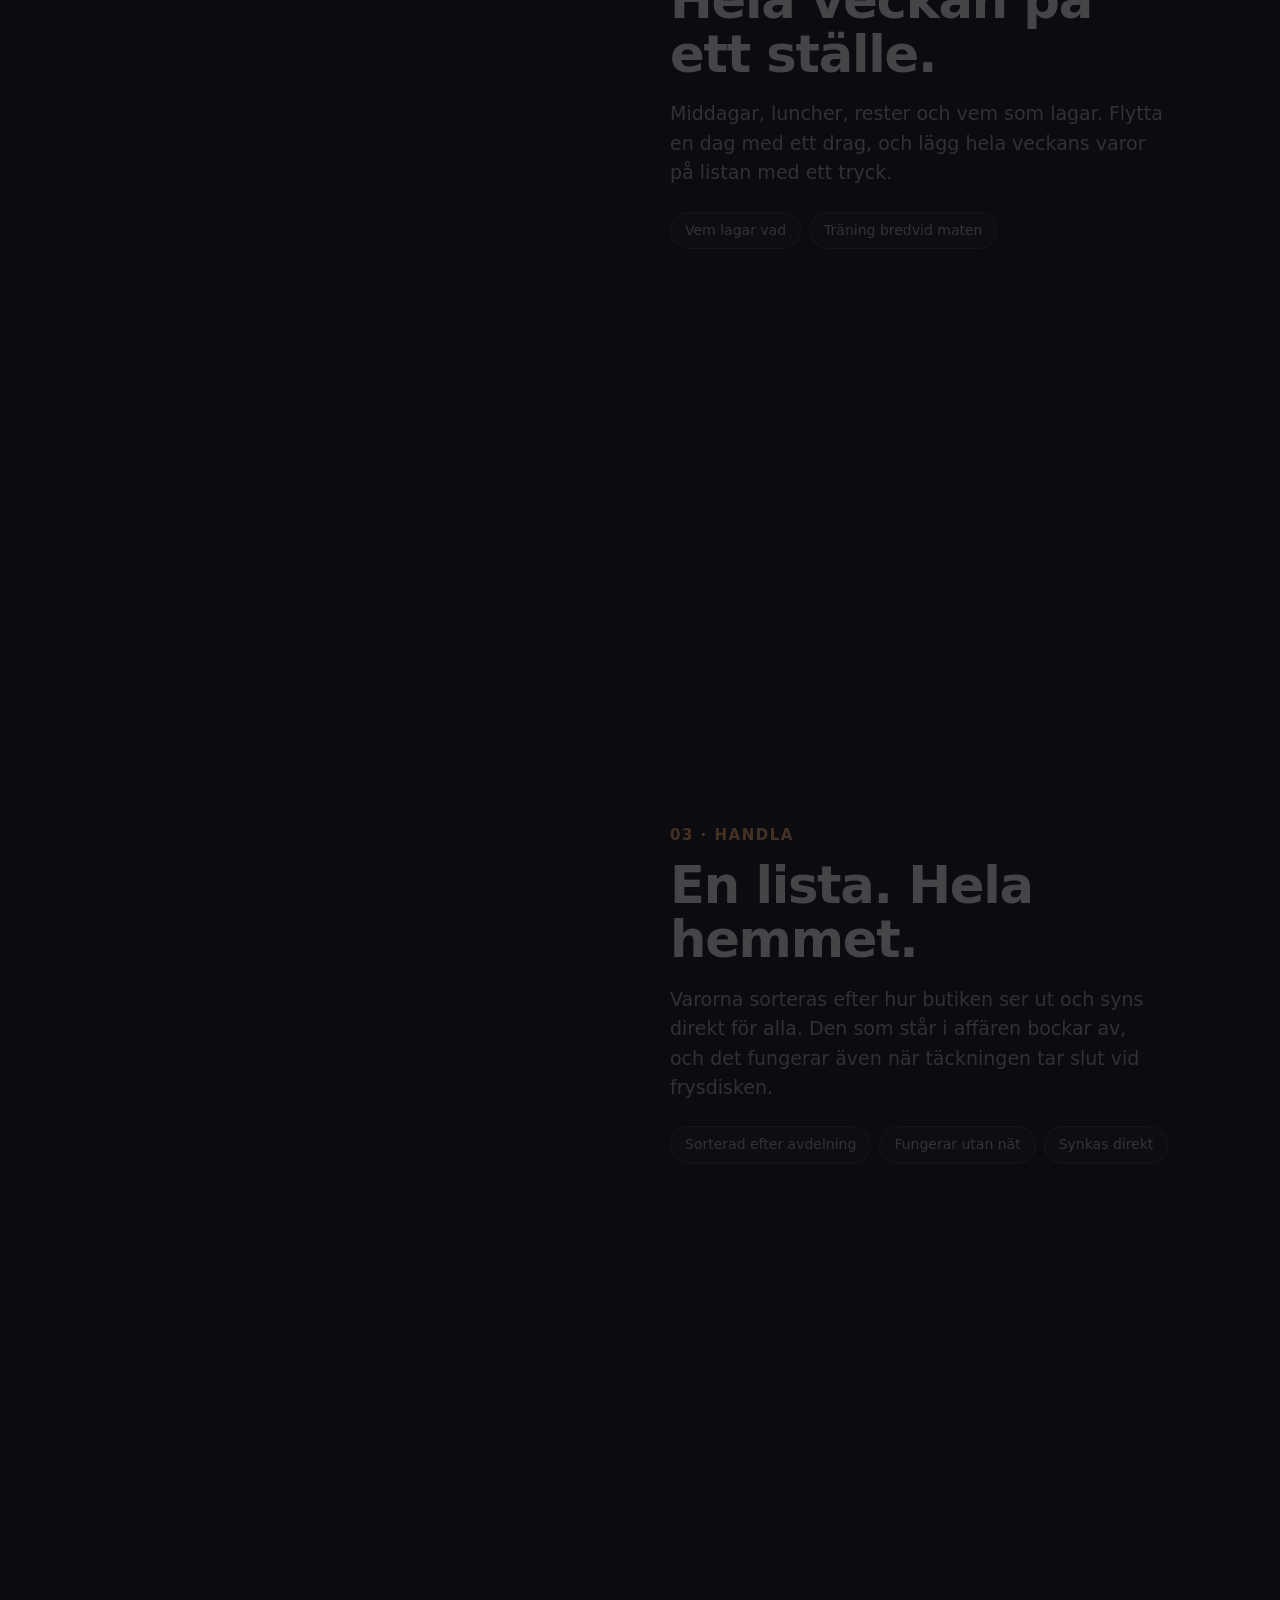
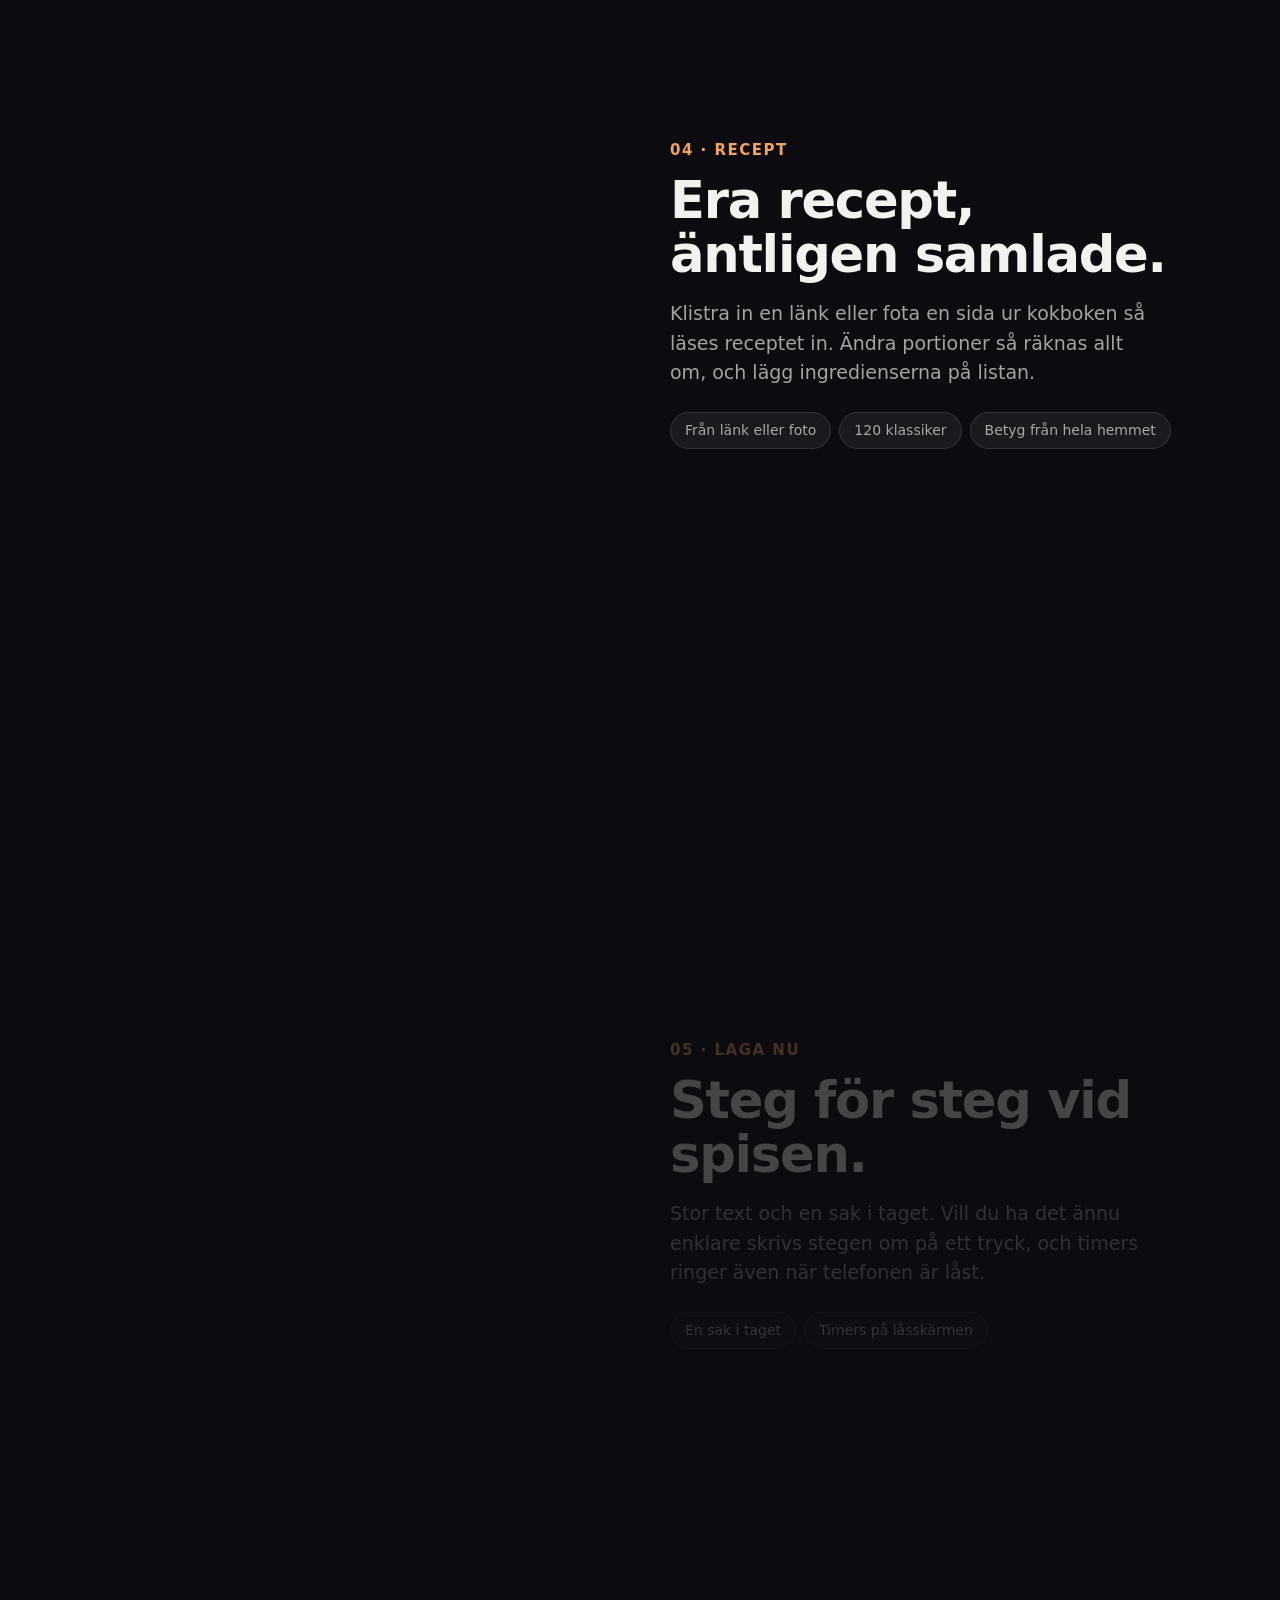
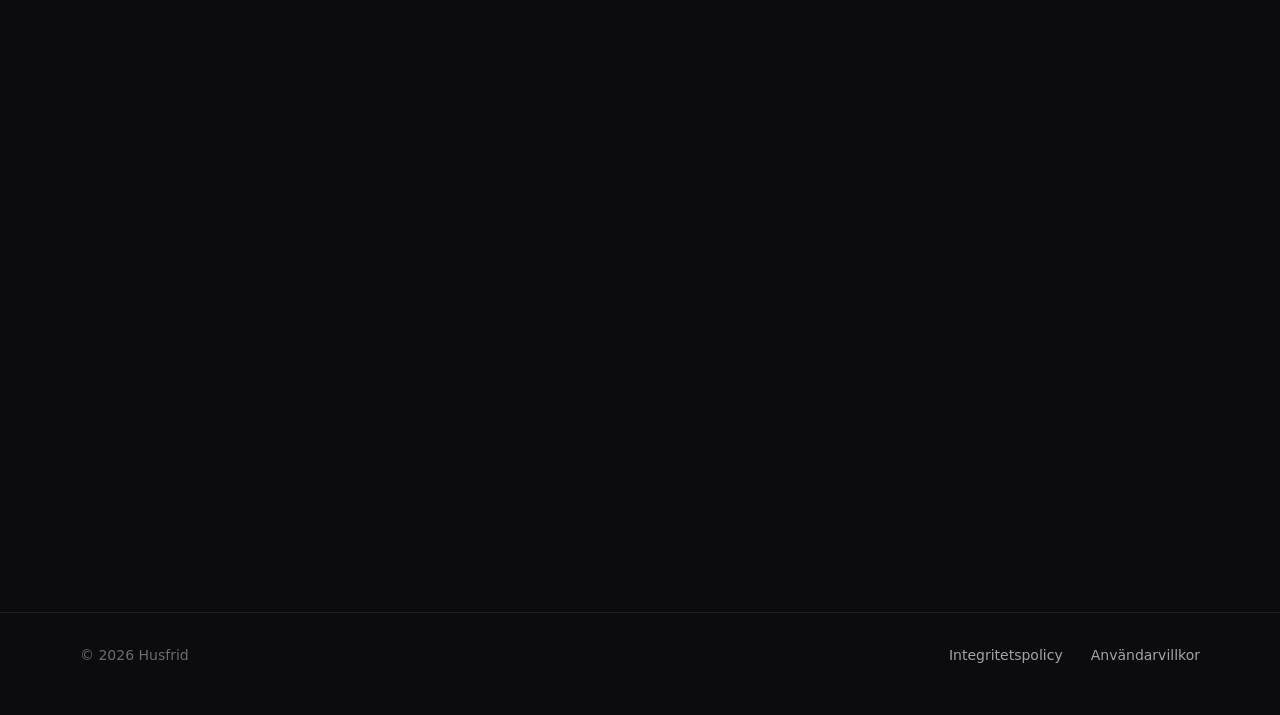
==== commit 193025ad: "Svepet som animerad bild i stället för video" ====
--- a/index.html
+++ b/index.html
@@ -60,7 +60,7 @@
   <section class="story" id="funktioner">
     <div class="story-phone" aria-hidden="true">
       <div class="phone"><div class="screens">
-        <video src="img/veckans-val.mp4" poster="img/veckans-val-poster.jpg" muted loop playsinline preload="none" aria-label="Svep i Veckans val" class="active"></video>
+        <picture class="active"><source srcset="img/veckans-val-swipe.avif" type="image/avif" media="(prefers-reduced-motion: no-preference)"><source srcset="img/veckans-val.avif" type="image/avif"><img src="img/veckans-val-poster.jpg" alt="Svep i Veckans val" loading="lazy" decoding="async" width="662" height="1440"></picture>
         <picture><source srcset="img/vecka.avif" type="image/avif"><img src="img/vecka.jpg" alt="" decoding="async" loading="lazy"></picture>
         <picture><source srcset="img/handla.avif" type="image/avif"><img src="img/handla.jpg" alt="" decoding="async" loading="lazy"></picture>
         <picture><source srcset="img/recept-detalj.avif" type="image/avif"><img src="img/recept-detalj.jpg" alt="" decoding="async" loading="lazy"></picture>
@@ -73,7 +73,7 @@
         <h2>Svep fram veckans middagar.</h2>
         <p>Varje torsdag får hemmet en hög rätter. Alla sveper på sin egen telefon, och det ni gillar blir nästa veckas middagar. Det tar ungefär en minut.</p>
         <div class="tags"><span>Alla får tycka till</span><span>Nytt varje vecka</span><span>Notis när det är din tur</span></div>
-        <div class="phone inline"><video src="img/veckans-val.mp4" poster="img/veckans-val-poster.jpg" muted loop playsinline preload="none" aria-label="Svep i Veckans val"></video></div>
+        <div class="phone inline"><picture><source srcset="img/veckans-val-swipe.avif" type="image/avif" media="(prefers-reduced-motion: no-preference)"><source srcset="img/veckans-val.avif" type="image/avif"><img src="img/veckans-val-poster.jpg" alt="Svep i Veckans val" loading="lazy" decoding="async" width="662" height="1440"></picture></div>
       </article>
       <article class="step" data-tone="cool">
         <div class="num">02 · VECKA</div>
--- a/style.css
+++ b/style.css
@@ -1 +1 @@
-:root{color-scheme: dark;--ground: #0B0B10;--text: #F4F2EE;--text-2: rgba(244,242,238,0.66);--text-3: rgba(244,242,238,0.42);--accent: #F2A35E;--warm: #F2A35E;--cool: #5EAAF2;--green: #7ED4A6;--pink: #E88AB0;--glass: rgba(255,255,255,0.06);--glass-edge: rgba(255,255,255,0.12);--tone-a: var(--warm);--tone-b: var(--cool);--radius: 26px;--ease: cubic-bezier(.2,.8,.2,1)}*{box-sizing: border-box}html{scroll-behavior: smooth}body{margin: 0;background: var(--ground);color: var(--text);font: 17px/1.55 -apple-system,BlinkMacSystemFont,"SF Pro Text",Inter,"Segoe UI",system-ui,sans-serif;-webkit-font-smoothing: antialiased;overflow-x: hidden}img{display: block;max-width: 100%;height: auto}a{color: inherit}h1,h2,h3{font-family: -apple-system,BlinkMacSystemFont,"SF Pro Display",Inter,system-ui,sans-serif;letter-spacing: -0.025em;margin: 0}.ambient{position: fixed;inset: -20vmax;z-index: -1;pointer-events: none;filter: blur(90px);opacity: .55}.ambient span{position: absolute;width: 60vmax;height: 60vmax;border-radius: 50%;transition: background 1.2s var(--ease);animation: drift 26s ease-in-out infinite alternate}.ambient span:nth-child(1){left: 0;top: 0;background: radial-gradient(closest-side,var(--tone-a),transparent)}.ambient span:nth-child(2){right: 0;bottom: 0;background: radial-gradient(closest-side,var(--tone-b),transparent);animation-delay: -13s;opacity: .7}@keyframes drift{to{transform: translate(8vmax,6vmax) scale(1.08)}}body[data-tone="cool"]{--tone-a: var(--cool);--tone-b: var(--warm)}body[data-tone="green"]{--tone-a: var(--green);--tone-b: var(--cool)}body[data-tone="pink"]{--tone-a: var(--pink);--tone-b: var(--warm)}.nav{position: fixed;top: 12px;left: 50%;transform: translateX(-50%);z-index: 10;width: min(1080px,calc(100% - 24px));display: flex;align-items: center;gap: 20px;padding: 10px 10px 10px 16px;border-radius: 22px;background: rgba(20,20,28,0.55);border: 1px solid var(--glass-edge);backdrop-filter: blur(24px) saturate(1.4);-webkit-backdrop-filter: blur(24px) saturate(1.4)}.nav .brand{display: flex;align-items: center;gap: 10px;font-weight: 700;font-size: 19px;text-decoration: none;letter-spacing: -0.02em}.brand-mark{width: 32px;height: 32px;border-radius: 10px;display: grid;place-items: center;background: rgba(242,163,94,0.18);border: 1px solid rgba(242,163,94,0.35);color: var(--accent)}.nav .links{display: flex;gap: 22px;margin-left: auto;font-size: 15px;color: var(--text-2)}.nav .links a{text-decoration: none;transition: color .2s}.nav .links a:hover{color: var(--text)}.nav .progress{position: absolute;left: 18px;right: 18px;bottom: -1px;height: 2px;border-radius: 2px;background: var(--accent);transform-origin: left;transform: scaleX(var(--progress,0));opacity: .8}.pill{display: inline-flex;align-items: center;gap: 8px;padding: 10px 18px;border-radius: 999px;font-weight: 600;font-size: 15px;text-decoration: none;white-space: nowrap}.pill.primary{background: var(--accent);color: var(--ground)}.pill.ghost{background: var(--glass);border: 1px solid var(--glass-edge);color: var(--text)}@media (max-width: 720px){.nav .links{display: none}.nav .pill{margin-left: auto}}.hero{min-height: 100svh;display: grid;grid-template-columns: 1.05fr 1fr;align-items: center;gap: 40px;max-width: 1180px;margin: 0 auto;padding: 120px 24px 60px}.hero-copy{position: relative;z-index: 4}.eyebrow{color: var(--accent);font-weight: 600;font-size: 14px;letter-spacing: .14em;text-transform: uppercase}.hero h1{font-size: clamp(42px,5.6vw,80px);line-height: 1.02;margin: 18px 0 22px}.grad{background: linear-gradient(100deg,var(--warm),var(--pink) 55%,var(--cool));-webkit-background-clip: text;background-clip: text;color: transparent}.lead{font-size: clamp(18px,1.6vw,21px);color: var(--text-2);max-width: 30em;margin: 0 0 32px}.actions{display: flex;flex-wrap: wrap;gap: 12px}.actions .pill{padding: 14px 22px;font-size: 16px}.soon{cursor: default}.soon svg{width: 18px;height: 18px}.stage{position: relative;height: min(720px,78svh);perspective: 1400px}.stage .phone{position: absolute;top: 50%;left: 50%;width: min(300px,38vw);transform-style: preserve-3d;will-change: transform}.stage .phone.center{z-index: 3}.stage .phone.left,.stage .phone.right{z-index: 2;filter: brightness(.82)}@media (max-width: 900px){.hero{grid-template-columns: 1fr;text-align: left;padding-top: 110px}.stage{height: 560px}.stage .phone{width: 230px}}.phone{border-radius: 15.5% / 7.2%;padding: 3.2%;background: linear-gradient(145deg,#2a2a33,#111117 40%,#1d1d24);box-shadow: 0 40px 80px -20px rgba(0,0,0,.7),0 0 0 1px rgba(255,255,255,.08) inset,0 0 0 1px rgba(0,0,0,.6)}.phone img,.phone video{display: block;width: 100%;height: auto;aspect-ratio: 662 / 1440;object-fit: cover;border-radius: 13% / 6%;background: #16161c}.phone picture{display: block}.strip{padding: 40px 0 20px;overflow: hidden}.strip .row{display: flex;gap: 16px;width: max-content;animation: slide 60s linear infinite}.strip .row + .row{margin-top: 16px;animation-direction: reverse;animation-duration: 70s}.strip img{width: 220px;height: 160px;object-fit: cover;border-radius: 22px}@keyframes slide{to{transform: translateX(-50%)}}.strip:hover .row{animation-play-state: paused}.caption{text-align: center;color: var(--text-3);font-size: 15px;margin-top: 22px}@media (max-width: 720px){.strip img{width: 160px;height: 120px;border-radius: 18px}}.statement{max-width: 1000px;margin: 0 auto;padding: 18vh 24px}.statement p{font-size: clamp(32px,4.6vw,60px);line-height: 1.12;font-weight: 700;letter-spacing: -0.025em;margin: 0}.statement .w{opacity: .16;transition: opacity .35s linear}.statement .w.on{opacity: 1}.statement .w.hl.on{color: var(--accent)}.story{position: relative;display: grid;grid-template-columns: 1fr 1fr;gap: 60px;max-width: 1120px;margin: 0 auto;padding: 0 24px}.story-phone{position: sticky;top: 0;height: 100svh;display: grid;place-items: center}.story-phone .phone{position: relative;width: min(320px,30vw,calc((100svh - 150px) * 0.46));margin-top: 40px}.story-phone .screens{position: relative}.story-phone .screens>*{display: block;opacity: 0;transform: scale(.96) translateY(10px);transition: opacity .6s var(--ease),transform .8s var(--ease)}.story-phone .screens>*:not(:first-child){position: absolute;inset: 0}.story-phone .screens>.active{opacity: 1;transform: none}.step{min-height: 100svh;display: flex;flex-direction: column;justify-content: center;padding: 10vh 0}.step .num{font-variant-numeric: tabular-nums;color: var(--accent);font-weight: 700;font-size: 15px;letter-spacing: .1em}.step h2{font-size: clamp(34px,4vw,52px);line-height: 1.05;margin: 12px 0 18px}.step p{color: var(--text-2);font-size: 19px;max-width: 26em;margin: 0}.step .tags{display: flex;flex-wrap: wrap;gap: 8px;margin-top: 24px}.step .tags span{padding: 7px 14px;border-radius: 999px;font-size: 14px;background: var(--glass);border: 1px solid var(--glass-edge);color: var(--text-2)}.step .inline{display: none}.step{opacity: .25;transition: opacity .5s var(--ease)}.step.active{opacity: 1}@media (max-width: 900px){.story{grid-template-columns: 1fr;gap: 0}.story-phone{display: none}.step{min-height: auto;padding: 60px 0;opacity: 1}.step .inline{display: block;width: min(300px,78vw);margin: 36px auto 0}}.split{display: grid;grid-template-columns: 1fr 1fr;align-items: center;gap: 60px;max-width: 1120px;margin: 0 auto;padding: 16vh 24px}.split h2{font-size: clamp(36px,4.4vw,58px);line-height: 1.04;margin: 14px 0 20px}.split p{color: var(--text-2);font-size: 19px;margin: 0 0 14px;max-width: 26em}.split .visual{position: relative;display: grid;place-items: center}.split .visual .phone{width: min(320px,70vw);transform: rotate(-4deg)}.chip{position: absolute;padding: 10px 16px;border-radius: 999px;font-weight: 600;font-size: 15px;background: rgba(30,30,40,.7);border: 1px solid var(--glass-edge);backdrop-filter: blur(16px);-webkit-backdrop-filter: blur(16px);white-space: nowrap}.chip.c1{top: 14%;left: 2%}.chip.c2{top: 46%;right: 0;color: var(--accent)}.chip.c3{bottom: 12%;left: 6%}@media (max-width: 900px){.split{grid-template-columns: 1fr;padding: 10vh 24px}.split .visual{order: -1;margin-bottom: 20px}}.values{max-width: 1120px;margin: 0 auto;padding: 8vh 24px 14vh}.values h2{font-size: clamp(32px,3.6vw,46px);text-align: center;margin-bottom: 44px}.grid{display: grid;grid-template-columns: repeat(4,1fr);gap: 16px}.card{padding: 26px;border-radius: var(--radius);background: var(--glass);border: 1px solid var(--glass-edge);backdrop-filter: blur(20px);-webkit-backdrop-filter: blur(20px);transition: transform .4s var(--ease),border-color .4s}.card:hover{transform: translateY(-4px);border-color: rgba(242,163,94,.35)}.card .icon{width: 44px;height: 44px;border-radius: 14px;display: grid;place-items: center;background: rgba(242,163,94,.14);color: var(--accent);margin-bottom: 18px}.card .icon svg{width: 22px;height: 22px}.card h3{font-size: 19px;margin-bottom: 8px;letter-spacing: -0.01em}.card p{margin: 0;color: var(--text-2);font-size: 15px}@media (max-width: 900px){.grid{grid-template-columns: 1fr 1fr}}@media (max-width: 560px){.grid{grid-template-columns: 1fr}}.closing{text-align: center;padding: 10vh 24px 16vh;max-width: 820px;margin: 0 auto}.closing .mark{width: 84px;height: 84px;border-radius: 26px;margin: 0 auto 28px;display: grid;place-items: center;color: var(--accent);background: linear-gradient(160deg,rgba(242,163,94,.35),rgba(242,163,94,.08));border: 1px solid rgba(242,163,94,.4);box-shadow: 0 20px 60px -10px rgba(242,163,94,.35)}.closing .mark svg{width: 40px;height: 40px}.closing h2{font-size: clamp(40px,6vw,76px);line-height: 1.02;margin-bottom: 20px}.closing p{color: var(--text-2);font-size: 19px;margin: 0 auto 30px;max-width: 32em}.closing .contact{color: var(--text);font-weight: 600}footer{border-top: 1px solid rgba(255,255,255,.08);padding: 32px 24px 48px}footer .inner{max-width: 1120px;margin: 0 auto;display: flex;flex-wrap: wrap;gap: 16px 28px;align-items: center;color: var(--text-3);font-size: 14px}footer a{text-decoration: none;color: var(--text-2)}footer a:hover{color: var(--text)}footer .spacer{flex: 1}[data-reveal]{opacity: 0;transform: translateY(28px);transition: opacity .9s var(--ease),transform .9s var(--ease);transition-delay: var(--delay,0s)}[data-reveal].in{opacity: 1;transform: none}.legal{max-width: 720px;margin: 0 auto;padding: 130px 24px 90px;color: rgba(244,242,238,0.8)}.legal h1{font-size: clamp(36px,5vw,52px);color: var(--text);margin-bottom: 8px}.legal .date{color: var(--text-3);margin: 0 0 28px}.legal h2{font-size: 22px;color: var(--text);margin: 40px 0 10px;letter-spacing: -0.01em}.legal strong{color: var(--text)}.legal a{color: var(--accent)}.legal ul{padding-left: 1.2em}.legal li{margin: 8px 0}@media (prefers-reduced-motion: reduce){*,*::before,*::after{animation: none !important;transition: none !important}[data-reveal]{opacity: 1;transform: none}.statement .w{opacity: 1}}+:root{color-scheme: dark;--ground: #0B0B10;--text: #F4F2EE;--text-2: rgba(244,242,238,0.66);--text-3: rgba(244,242,238,0.42);--accent: #F2A35E;--warm: #F2A35E;--cool: #5EAAF2;--green: #7ED4A6;--pink: #E88AB0;--glass: rgba(255,255,255,0.06);--glass-edge: rgba(255,255,255,0.12);--tone-a: var(--warm);--tone-b: var(--cool);--radius: 26px;--ease: cubic-bezier(.2,.8,.2,1)}*{box-sizing: border-box}html{scroll-behavior: smooth}body{margin: 0;background: var(--ground);color: var(--text);font: 17px/1.55 -apple-system,BlinkMacSystemFont,"SF Pro Text",Inter,"Segoe UI",system-ui,sans-serif;-webkit-font-smoothing: antialiased;overflow-x: hidden}img{display: block;max-width: 100%;height: auto}a{color: inherit}h1,h2,h3{font-family: -apple-system,BlinkMacSystemFont,"SF Pro Display",Inter,system-ui,sans-serif;letter-spacing: -0.025em;margin: 0}.ambient{position: fixed;inset: -20vmax;z-index: -1;pointer-events: none;filter: blur(90px);opacity: .55}.ambient span{position: absolute;width: 60vmax;height: 60vmax;border-radius: 50%;transition: background 1.2s var(--ease);animation: drift 26s ease-in-out infinite alternate}.ambient span:nth-child(1){left: 0;top: 0;background: radial-gradient(closest-side,var(--tone-a),transparent)}.ambient span:nth-child(2){right: 0;bottom: 0;background: radial-gradient(closest-side,var(--tone-b),transparent);animation-delay: -13s;opacity: .7}@keyframes drift{to{transform: translate(8vmax,6vmax) scale(1.08)}}body[data-tone="cool"]{--tone-a: var(--cool);--tone-b: var(--warm)}body[data-tone="green"]{--tone-a: var(--green);--tone-b: var(--cool)}body[data-tone="pink"]{--tone-a: var(--pink);--tone-b: var(--warm)}.nav{position: fixed;top: 12px;left: 50%;transform: translateX(-50%);z-index: 10;width: min(1080px,calc(100% - 24px));display: flex;align-items: center;gap: 20px;padding: 10px 10px 10px 16px;border-radius: 22px;background: rgba(20,20,28,0.55);border: 1px solid var(--glass-edge);backdrop-filter: blur(24px) saturate(1.4);-webkit-backdrop-filter: blur(24px) saturate(1.4)}.nav .brand{display: flex;align-items: center;gap: 10px;font-weight: 700;font-size: 19px;text-decoration: none;letter-spacing: -0.02em}.brand-mark{width: 32px;height: 32px;border-radius: 10px;display: grid;place-items: center;background: rgba(242,163,94,0.18);border: 1px solid rgba(242,163,94,0.35);color: var(--accent)}.nav .links{display: flex;gap: 22px;margin-left: auto;font-size: 15px;color: var(--text-2)}.nav .links a{text-decoration: none;transition: color .2s}.nav .links a:hover{color: var(--text)}.nav .progress{position: absolute;left: 18px;right: 18px;bottom: -1px;height: 2px;border-radius: 2px;background: var(--accent);transform-origin: left;transform: scaleX(var(--progress,0));opacity: .8}.pill{display: inline-flex;align-items: center;gap: 8px;padding: 10px 18px;border-radius: 999px;font-weight: 600;font-size: 15px;text-decoration: none;white-space: nowrap}.pill.primary{background: var(--accent);color: var(--ground)}.pill.ghost{background: var(--glass);border: 1px solid var(--glass-edge);color: var(--text)}@media (max-width: 720px){.nav .links{display: none}.nav .pill{margin-left: auto}}.hero{min-height: 100svh;display: grid;grid-template-columns: 1.05fr 1fr;align-items: center;gap: 40px;max-width: 1180px;margin: 0 auto;padding: 120px 24px 60px}.hero-copy{position: relative;z-index: 4}.eyebrow{color: var(--accent);font-weight: 600;font-size: 14px;letter-spacing: .14em;text-transform: uppercase}.hero h1{font-size: clamp(42px,5.6vw,80px);line-height: 1.02;margin: 18px 0 22px}.grad{background: linear-gradient(100deg,var(--warm),var(--pink) 55%,var(--cool));-webkit-background-clip: text;background-clip: text;color: transparent}.lead{font-size: clamp(18px,1.6vw,21px);color: var(--text-2);max-width: 30em;margin: 0 0 32px}.actions{display: flex;flex-wrap: wrap;gap: 12px}.actions .pill{padding: 14px 22px;font-size: 16px}.soon{cursor: default}.soon svg{width: 18px;height: 18px}.stage{position: relative;height: min(720px,78svh);perspective: 1400px}.stage .phone{position: absolute;top: 50%;left: 50%;width: min(300px,38vw);transform-style: preserve-3d;will-change: transform}.stage .phone.center{z-index: 3}.stage .phone.left,.stage .phone.right{z-index: 2;filter: brightness(.82)}@media (max-width: 900px){.hero{grid-template-columns: 1fr;text-align: left;padding-top: 110px}.stage{height: 560px}.stage .phone{width: 230px}}.phone{border-radius: 15.5% / 7.2%;padding: 3.2%;background: linear-gradient(145deg,#2a2a33,#111117 40%,#1d1d24);box-shadow: 0 40px 80px -20px rgba(0,0,0,.7),0 0 0 1px rgba(255,255,255,.08) inset,0 0 0 1px rgba(0,0,0,.6)}.phone img{display: block;width: 100%;height: auto;aspect-ratio: 662 / 1440;object-fit: cover;border-radius: 13% / 6%;background: #16161c}.phone picture{display: block}.strip{padding: 40px 0 20px;overflow: hidden}.strip .row{display: flex;gap: 16px;width: max-content;animation: slide 60s linear infinite}.strip .row + .row{margin-top: 16px;animation-direction: reverse;animation-duration: 70s}.strip img{width: 220px;height: 160px;object-fit: cover;border-radius: 22px}@keyframes slide{to{transform: translateX(-50%)}}.strip:hover .row{animation-play-state: paused}.caption{text-align: center;color: var(--text-3);font-size: 15px;margin-top: 22px}@media (max-width: 720px){.strip img{width: 160px;height: 120px;border-radius: 18px}}.statement{max-width: 1000px;margin: 0 auto;padding: 18vh 24px}.statement p{font-size: clamp(32px,4.6vw,60px);line-height: 1.12;font-weight: 700;letter-spacing: -0.025em;margin: 0}.statement .w{opacity: .16;transition: opacity .35s linear}.statement .w.on{opacity: 1}.statement .w.hl.on{color: var(--accent)}.story{position: relative;display: grid;grid-template-columns: 1fr 1fr;gap: 60px;max-width: 1120px;margin: 0 auto;padding: 0 24px}.story-phone{position: sticky;top: 0;height: 100svh;display: grid;place-items: center}.story-phone .phone{position: relative;width: min(320px,30vw,calc((100svh - 150px) * 0.46));margin-top: 40px}.story-phone .screens{position: relative}.story-phone .screens>*{display: block;opacity: 0;transform: scale(.96) translateY(10px);transition: opacity .6s var(--ease),transform .8s var(--ease)}.story-phone .screens>*:not(:first-child){position: absolute;inset: 0}.story-phone .screens>.active{opacity: 1;transform: none}.step{min-height: 100svh;display: flex;flex-direction: column;justify-content: center;padding: 10vh 0}.step .num{font-variant-numeric: tabular-nums;color: var(--accent);font-weight: 700;font-size: 15px;letter-spacing: .1em}.step h2{font-size: clamp(34px,4vw,52px);line-height: 1.05;margin: 12px 0 18px}.step p{color: var(--text-2);font-size: 19px;max-width: 26em;margin: 0}.step .tags{display: flex;flex-wrap: wrap;gap: 8px;margin-top: 24px}.step .tags span{padding: 7px 14px;border-radius: 999px;font-size: 14px;background: var(--glass);border: 1px solid var(--glass-edge);color: var(--text-2)}.step .inline{display: none}.step{opacity: .25;transition: opacity .5s var(--ease)}.step.active{opacity: 1}@media (max-width: 900px){.story{grid-template-columns: 1fr;gap: 0}.story-phone{display: none}.step{min-height: auto;padding: 60px 0;opacity: 1}.step .inline{display: block;width: min(300px,78vw);margin: 36px auto 0}}.split{display: grid;grid-template-columns: 1fr 1fr;align-items: center;gap: 60px;max-width: 1120px;margin: 0 auto;padding: 16vh 24px}.split h2{font-size: clamp(36px,4.4vw,58px);line-height: 1.04;margin: 14px 0 20px}.split p{color: var(--text-2);font-size: 19px;margin: 0 0 14px;max-width: 26em}.split .visual{position: relative;display: grid;place-items: center}.split .visual .phone{width: min(320px,70vw);transform: rotate(-4deg)}.chip{position: absolute;padding: 10px 16px;border-radius: 999px;font-weight: 600;font-size: 15px;background: rgba(30,30,40,.7);border: 1px solid var(--glass-edge);backdrop-filter: blur(16px);-webkit-backdrop-filter: blur(16px);white-space: nowrap}.chip.c1{top: 14%;left: 2%}.chip.c2{top: 46%;right: 0;color: var(--accent)}.chip.c3{bottom: 12%;left: 6%}@media (max-width: 900px){.split{grid-template-columns: 1fr;padding: 10vh 24px}.split .visual{order: -1;margin-bottom: 20px}}.values{max-width: 1120px;margin: 0 auto;padding: 8vh 24px 14vh}.values h2{font-size: clamp(32px,3.6vw,46px);text-align: center;margin-bottom: 44px}.grid{display: grid;grid-template-columns: repeat(4,1fr);gap: 16px}.card{padding: 26px;border-radius: var(--radius);background: var(--glass);border: 1px solid var(--glass-edge);backdrop-filter: blur(20px);-webkit-backdrop-filter: blur(20px);transition: transform .4s var(--ease),border-color .4s}.card:hover{transform: translateY(-4px);border-color: rgba(242,163,94,.35)}.card .icon{width: 44px;height: 44px;border-radius: 14px;display: grid;place-items: center;background: rgba(242,163,94,.14);color: var(--accent);margin-bottom: 18px}.card .icon svg{width: 22px;height: 22px}.card h3{font-size: 19px;margin-bottom: 8px;letter-spacing: -0.01em}.card p{margin: 0;color: var(--text-2);font-size: 15px}@media (max-width: 900px){.grid{grid-template-columns: 1fr 1fr}}@media (max-width: 560px){.grid{grid-template-columns: 1fr}}.closing{text-align: center;padding: 10vh 24px 16vh;max-width: 820px;margin: 0 auto}.closing .mark{width: 84px;height: 84px;border-radius: 26px;margin: 0 auto 28px;display: grid;place-items: center;color: var(--accent);background: linear-gradient(160deg,rgba(242,163,94,.35),rgba(242,163,94,.08));border: 1px solid rgba(242,163,94,.4);box-shadow: 0 20px 60px -10px rgba(242,163,94,.35)}.closing .mark svg{width: 40px;height: 40px}.closing h2{font-size: clamp(40px,6vw,76px);line-height: 1.02;margin-bottom: 20px}.closing p{color: var(--text-2);font-size: 19px;margin: 0 auto 30px;max-width: 32em}.closing .contact{color: var(--text);font-weight: 600}footer{border-top: 1px solid rgba(255,255,255,.08);padding: 32px 24px 48px}footer .inner{max-width: 1120px;margin: 0 auto;display: flex;flex-wrap: wrap;gap: 16px 28px;align-items: center;color: var(--text-3);font-size: 14px}footer a{text-decoration: none;color: var(--text-2)}footer a:hover{color: var(--text)}footer .spacer{flex: 1}[data-reveal]{opacity: 0;transform: translateY(28px);transition: opacity .9s var(--ease),transform .9s var(--ease);transition-delay: var(--delay,0s)}[data-reveal].in{opacity: 1;transform: none}.legal{max-width: 720px;margin: 0 auto;padding: 130px 24px 90px;color: rgba(244,242,238,0.8)}.legal h1{font-size: clamp(36px,5vw,52px);color: var(--text);margin-bottom: 8px}.legal .date{color: var(--text-3);margin: 0 0 28px}.legal h2{font-size: 22px;color: var(--text);margin: 40px 0 10px;letter-spacing: -0.01em}.legal strong{color: var(--text)}.legal a{color: var(--accent)}.legal ul{padding-left: 1.2em}.legal li{margin: 8px 0}@media (prefers-reduced-motion: reduce){*,*::before,*::after{animation: none !important;transition: none !important}[data-reveal]{opacity: 1;transform: none}.statement .w{opacity: 1}}
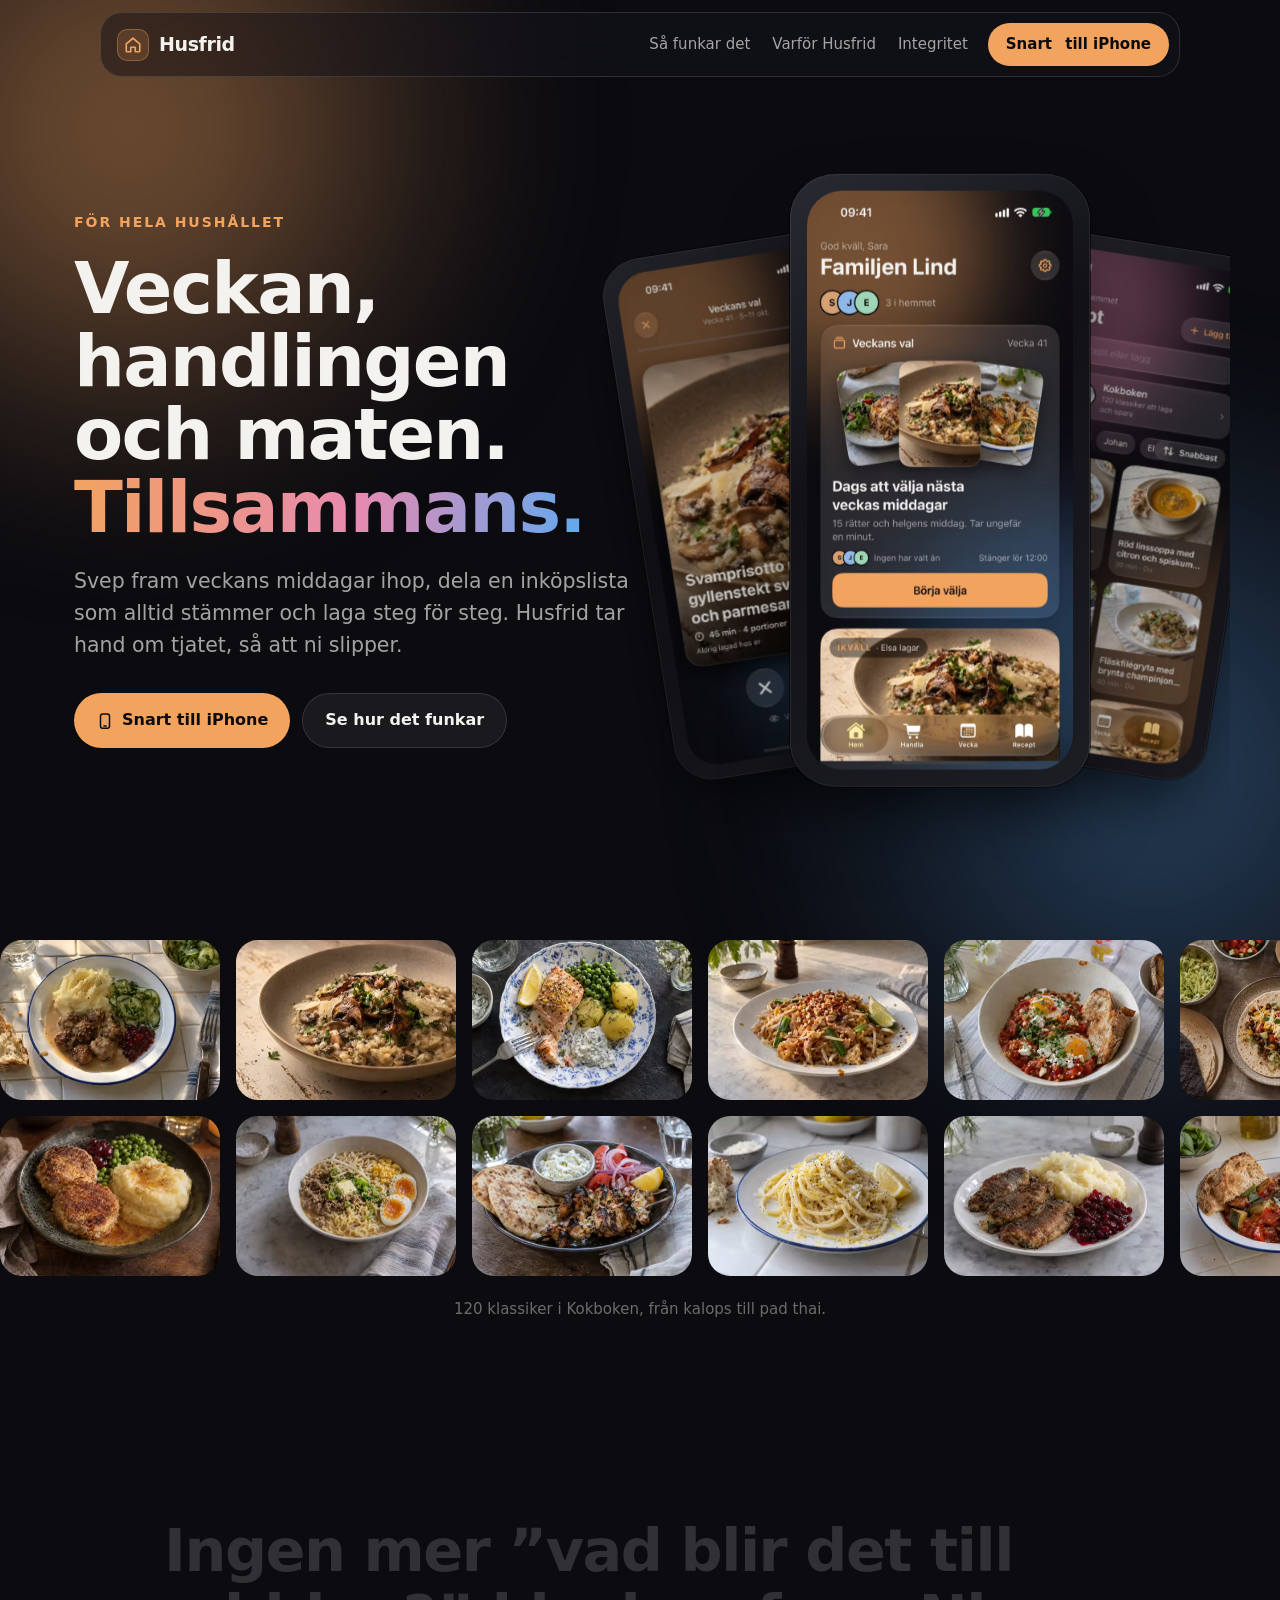
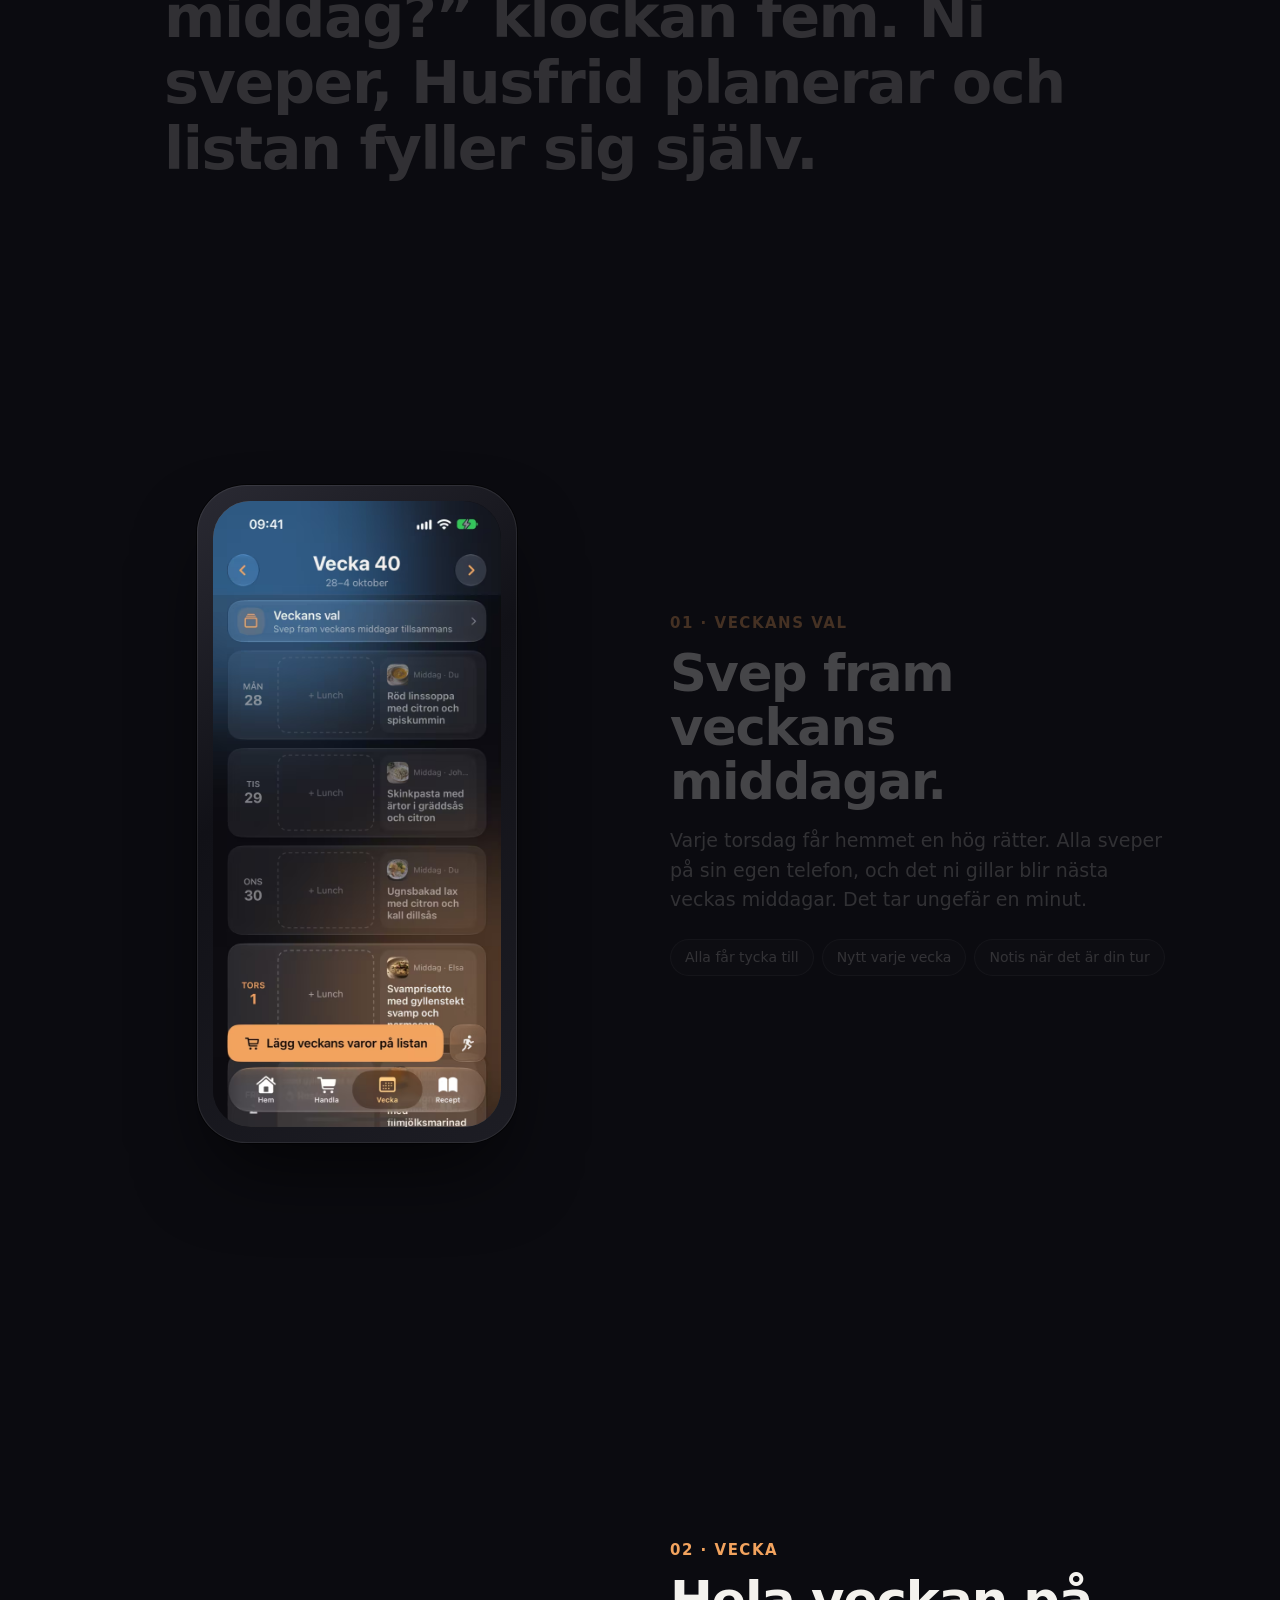
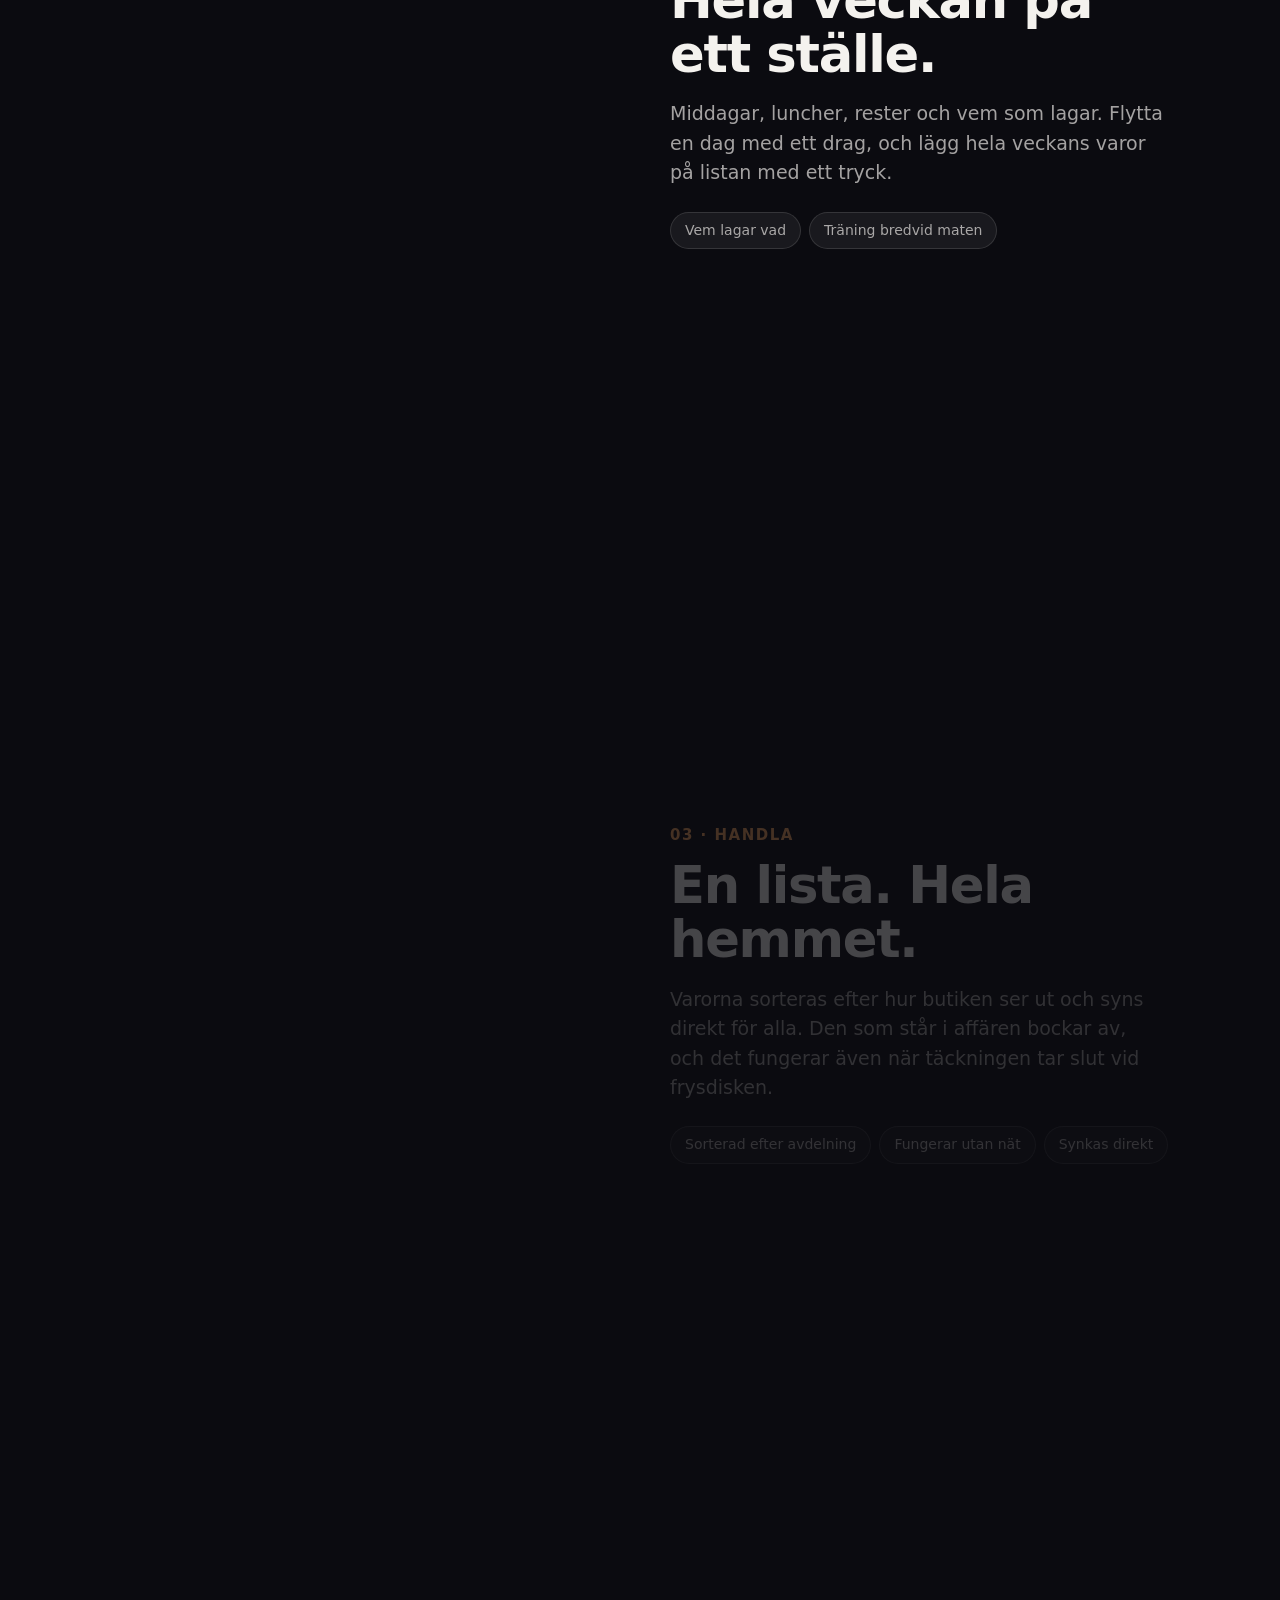
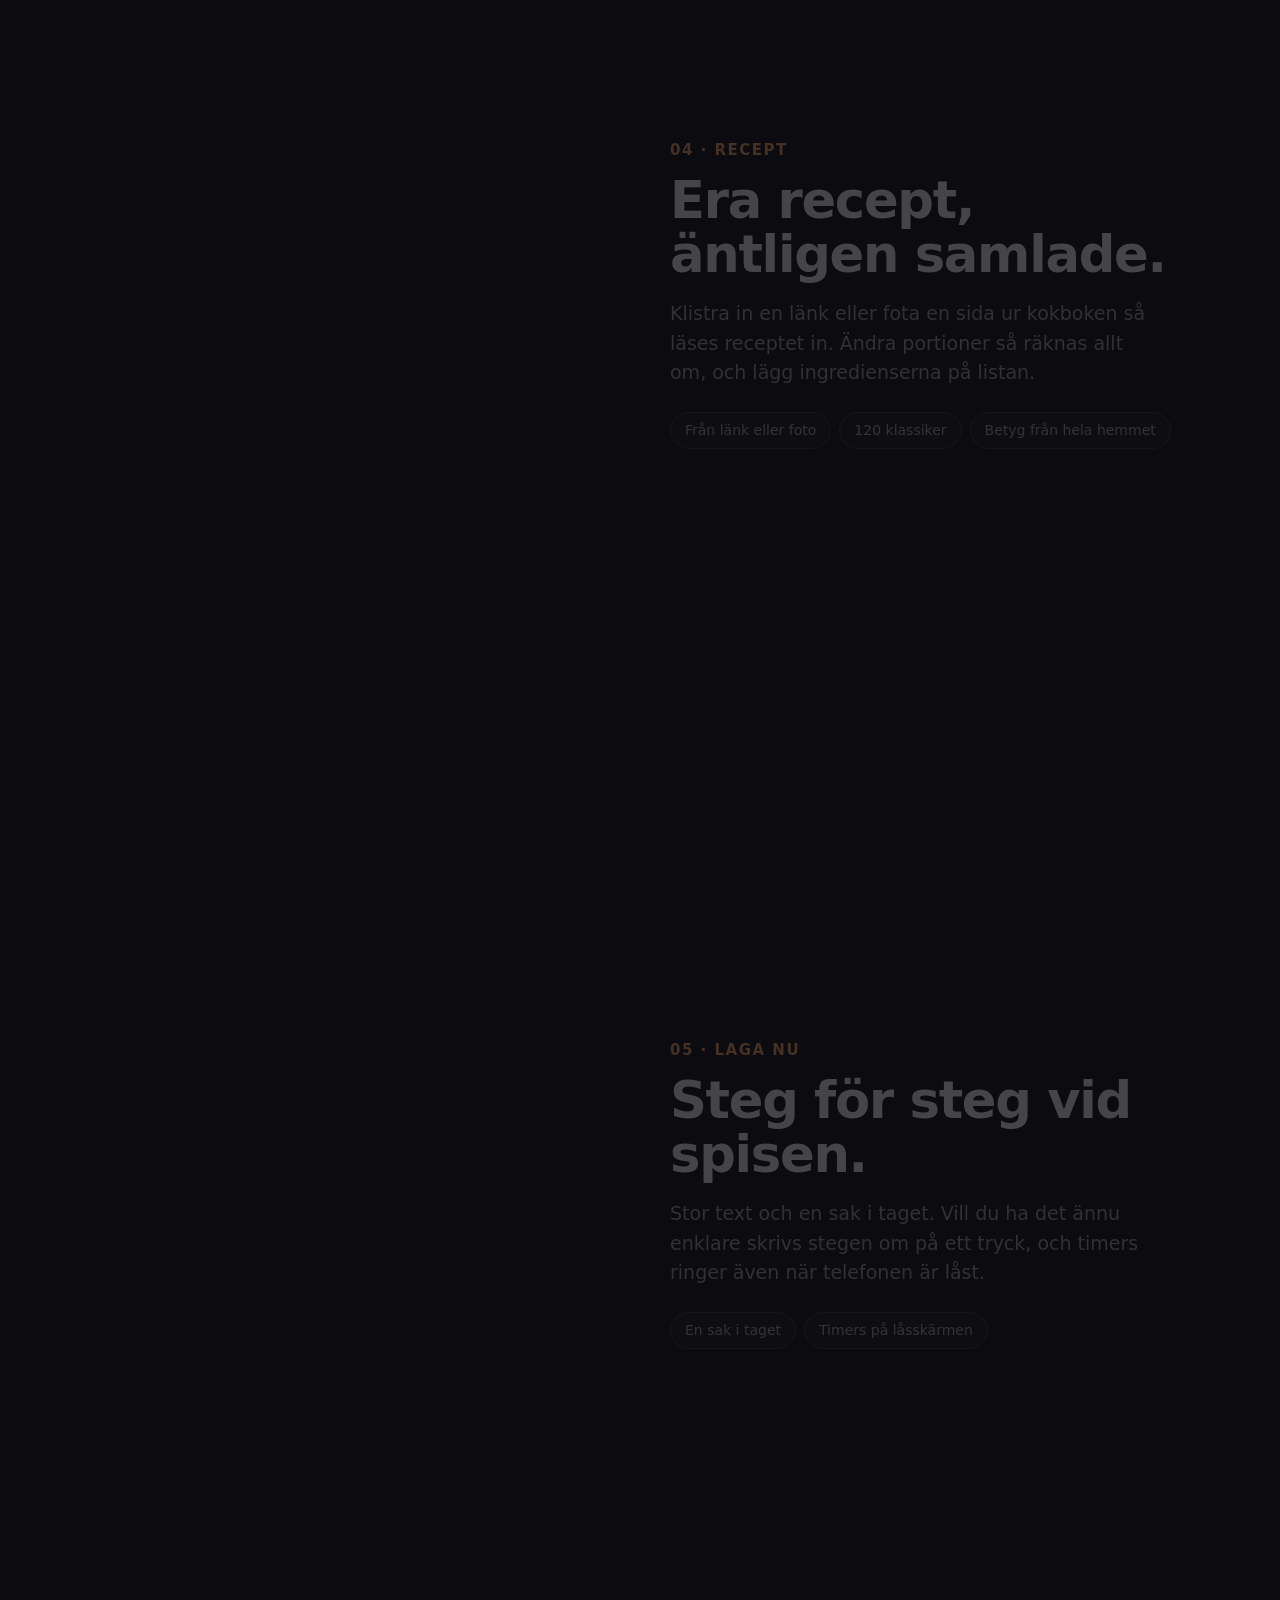
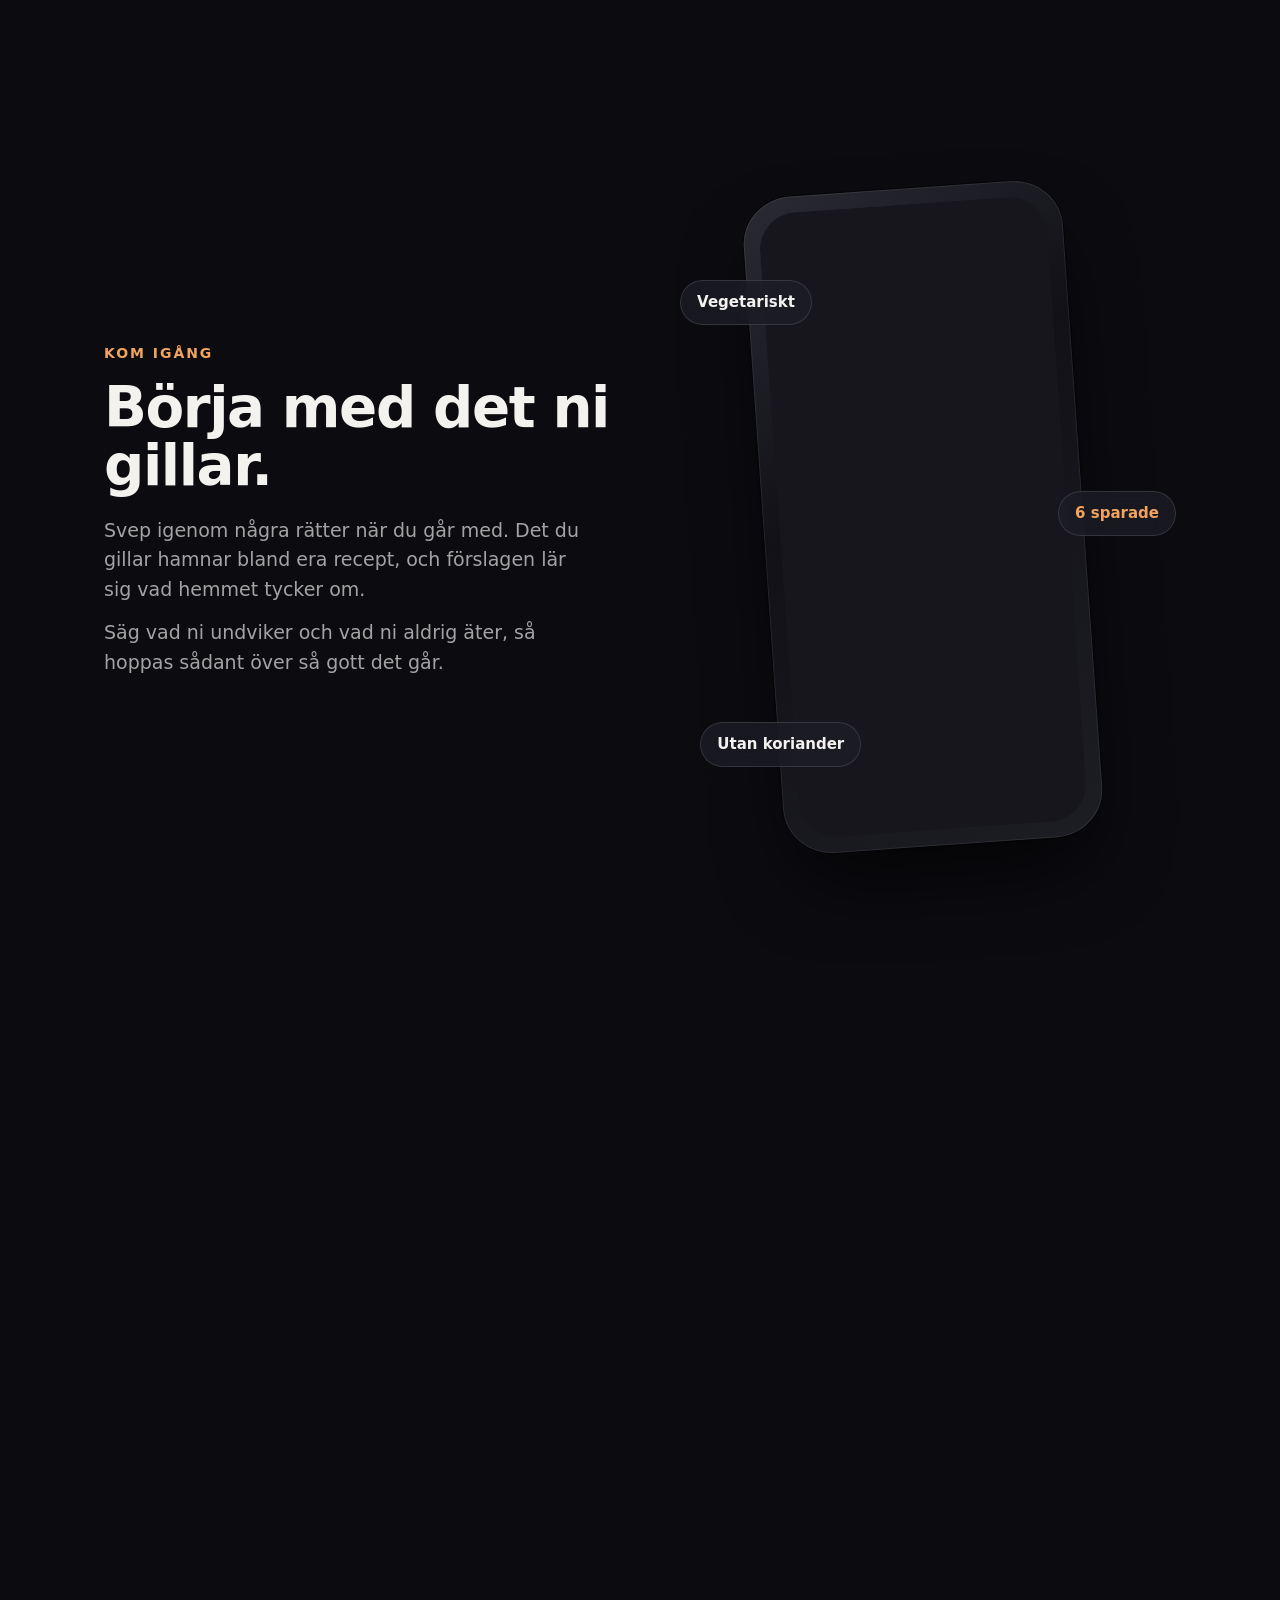
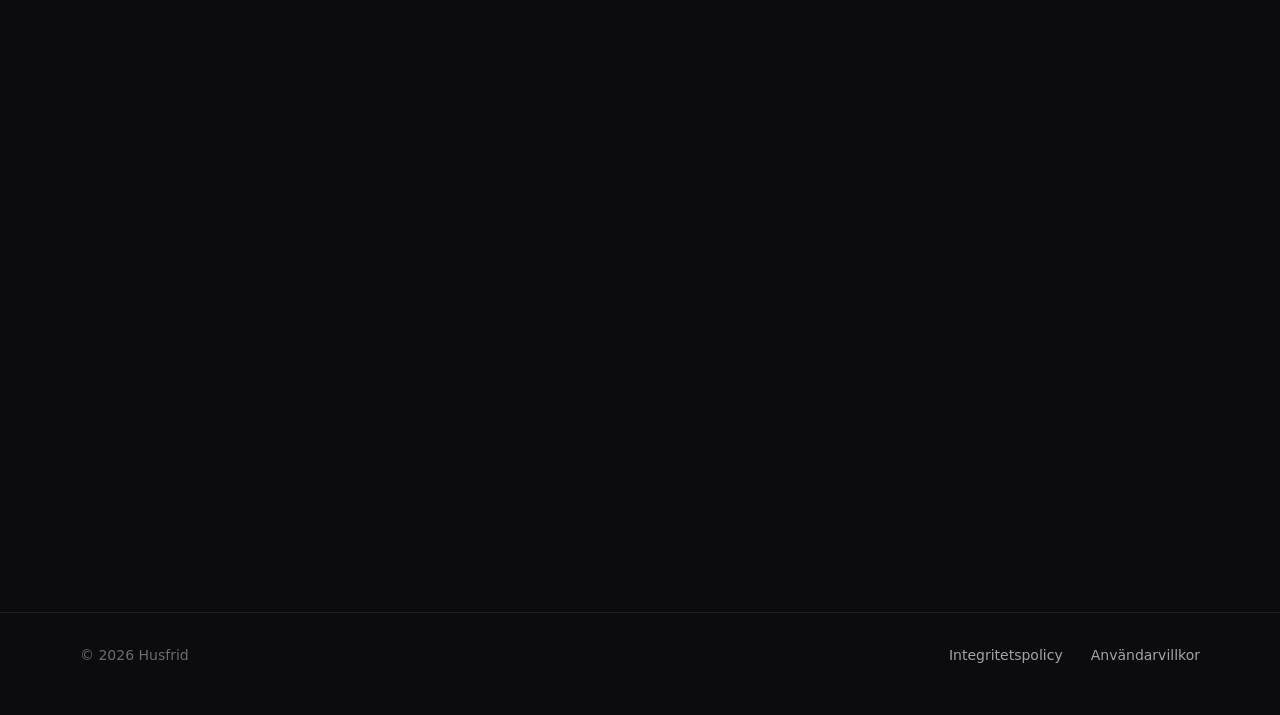
==== commit 2c7b0b3a: "Ingen sidledsscroll på små iPhones" ====
--- a/index.html
+++ b/index.html
@@ -25,7 +25,7 @@
     <a href="#varfor">Varför Husfrid</a>
     <a href="integritetspolicy">Integritet</a>
   </nav>
-  <a class="pill primary" href="#snart">Snart till iPhone</a>
+  <a class="pill primary" href="#snart">Snart<span class="more">&nbsp;till iPhone</span></a>
   <div class="progress" aria-hidden="true"></div>
 </header>
 
--- a/style.css
+++ b/style.css
@@ -1 +1 @@
-:root{color-scheme: dark;--ground: #0B0B10;--text: #F4F2EE;--text-2: rgba(244,242,238,0.66);--text-3: rgba(244,242,238,0.42);--accent: #F2A35E;--warm: #F2A35E;--cool: #5EAAF2;--green: #7ED4A6;--pink: #E88AB0;--glass: rgba(255,255,255,0.06);--glass-edge: rgba(255,255,255,0.12);--tone-a: var(--warm);--tone-b: var(--cool);--radius: 26px;--ease: cubic-bezier(.2,.8,.2,1)}*{box-sizing: border-box}html{scroll-behavior: smooth}body{margin: 0;background: var(--ground);color: var(--text);font: 17px/1.55 -apple-system,BlinkMacSystemFont,"SF Pro Text",Inter,"Segoe UI",system-ui,sans-serif;-webkit-font-smoothing: antialiased;overflow-x: hidden}img{display: block;max-width: 100%;height: auto}a{color: inherit}h1,h2,h3{font-family: -apple-system,BlinkMacSystemFont,"SF Pro Display",Inter,system-ui,sans-serif;letter-spacing: -0.025em;margin: 0}.ambient{position: fixed;inset: -20vmax;z-index: -1;pointer-events: none;filter: blur(90px);opacity: .55}.ambient span{position: absolute;width: 60vmax;height: 60vmax;border-radius: 50%;transition: background 1.2s var(--ease);animation: drift 26s ease-in-out infinite alternate}.ambient span:nth-child(1){left: 0;top: 0;background: radial-gradient(closest-side,var(--tone-a),transparent)}.ambient span:nth-child(2){right: 0;bottom: 0;background: radial-gradient(closest-side,var(--tone-b),transparent);animation-delay: -13s;opacity: .7}@keyframes drift{to{transform: translate(8vmax,6vmax) scale(1.08)}}body[data-tone="cool"]{--tone-a: var(--cool);--tone-b: var(--warm)}body[data-tone="green"]{--tone-a: var(--green);--tone-b: var(--cool)}body[data-tone="pink"]{--tone-a: var(--pink);--tone-b: var(--warm)}.nav{position: fixed;top: 12px;left: 50%;transform: translateX(-50%);z-index: 10;width: min(1080px,calc(100% - 24px));display: flex;align-items: center;gap: 20px;padding: 10px 10px 10px 16px;border-radius: 22px;background: rgba(20,20,28,0.55);border: 1px solid var(--glass-edge);backdrop-filter: blur(24px) saturate(1.4);-webkit-backdrop-filter: blur(24px) saturate(1.4)}.nav .brand{display: flex;align-items: center;gap: 10px;font-weight: 700;font-size: 19px;text-decoration: none;letter-spacing: -0.02em}.brand-mark{width: 32px;height: 32px;border-radius: 10px;display: grid;place-items: center;background: rgba(242,163,94,0.18);border: 1px solid rgba(242,163,94,0.35);color: var(--accent)}.nav .links{display: flex;gap: 22px;margin-left: auto;font-size: 15px;color: var(--text-2)}.nav .links a{text-decoration: none;transition: color .2s}.nav .links a:hover{color: var(--text)}.nav .progress{position: absolute;left: 18px;right: 18px;bottom: -1px;height: 2px;border-radius: 2px;background: var(--accent);transform-origin: left;transform: scaleX(var(--progress,0));opacity: .8}.pill{display: inline-flex;align-items: center;gap: 8px;padding: 10px 18px;border-radius: 999px;font-weight: 600;font-size: 15px;text-decoration: none;white-space: nowrap}.pill.primary{background: var(--accent);color: var(--ground)}.pill.ghost{background: var(--glass);border: 1px solid var(--glass-edge);color: var(--text)}@media (max-width: 720px){.nav .links{display: none}.nav .pill{margin-left: auto}}.hero{min-height: 100svh;display: grid;grid-template-columns: 1.05fr 1fr;align-items: center;gap: 40px;max-width: 1180px;margin: 0 auto;padding: 120px 24px 60px}.hero-copy{position: relative;z-index: 4}.eyebrow{color: var(--accent);font-weight: 600;font-size: 14px;letter-spacing: .14em;text-transform: uppercase}.hero h1{font-size: clamp(42px,5.6vw,80px);line-height: 1.02;margin: 18px 0 22px}.grad{background: linear-gradient(100deg,var(--warm),var(--pink) 55%,var(--cool));-webkit-background-clip: text;background-clip: text;color: transparent}.lead{font-size: clamp(18px,1.6vw,21px);color: var(--text-2);max-width: 30em;margin: 0 0 32px}.actions{display: flex;flex-wrap: wrap;gap: 12px}.actions .pill{padding: 14px 22px;font-size: 16px}.soon{cursor: default}.soon svg{width: 18px;height: 18px}.stage{position: relative;height: min(720px,78svh);perspective: 1400px}.stage .phone{position: absolute;top: 50%;left: 50%;width: min(300px,38vw);transform-style: preserve-3d;will-change: transform}.stage .phone.center{z-index: 3}.stage .phone.left,.stage .phone.right{z-index: 2;filter: brightness(.82)}@media (max-width: 900px){.hero{grid-template-columns: 1fr;text-align: left;padding-top: 110px}.stage{height: 560px}.stage .phone{width: 230px}}.phone{border-radius: 15.5% / 7.2%;padding: 3.2%;background: linear-gradient(145deg,#2a2a33,#111117 40%,#1d1d24);box-shadow: 0 40px 80px -20px rgba(0,0,0,.7),0 0 0 1px rgba(255,255,255,.08) inset,0 0 0 1px rgba(0,0,0,.6)}.phone img{display: block;width: 100%;height: auto;aspect-ratio: 662 / 1440;object-fit: cover;border-radius: 13% / 6%;background: #16161c}.phone picture{display: block}.strip{padding: 40px 0 20px;overflow: hidden}.strip .row{display: flex;gap: 16px;width: max-content;animation: slide 60s linear infinite}.strip .row + .row{margin-top: 16px;animation-direction: reverse;animation-duration: 70s}.strip img{width: 220px;height: 160px;object-fit: cover;border-radius: 22px}@keyframes slide{to{transform: translateX(-50%)}}.strip:hover .row{animation-play-state: paused}.caption{text-align: center;color: var(--text-3);font-size: 15px;margin-top: 22px}@media (max-width: 720px){.strip img{width: 160px;height: 120px;border-radius: 18px}}.statement{max-width: 1000px;margin: 0 auto;padding: 18vh 24px}.statement p{font-size: clamp(32px,4.6vw,60px);line-height: 1.12;font-weight: 700;letter-spacing: -0.025em;margin: 0}.statement .w{opacity: .16;transition: opacity .35s linear}.statement .w.on{opacity: 1}.statement .w.hl.on{color: var(--accent)}.story{position: relative;display: grid;grid-template-columns: 1fr 1fr;gap: 60px;max-width: 1120px;margin: 0 auto;padding: 0 24px}.story-phone{position: sticky;top: 0;height: 100svh;display: grid;place-items: center}.story-phone .phone{position: relative;width: min(320px,30vw,calc((100svh - 150px) * 0.46));margin-top: 40px}.story-phone .screens{position: relative}.story-phone .screens>*{display: block;opacity: 0;transform: scale(.96) translateY(10px);transition: opacity .6s var(--ease),transform .8s var(--ease)}.story-phone .screens>*:not(:first-child){position: absolute;inset: 0}.story-phone .screens>.active{opacity: 1;transform: none}.step{min-height: 100svh;display: flex;flex-direction: column;justify-content: center;padding: 10vh 0}.step .num{font-variant-numeric: tabular-nums;color: var(--accent);font-weight: 700;font-size: 15px;letter-spacing: .1em}.step h2{font-size: clamp(34px,4vw,52px);line-height: 1.05;margin: 12px 0 18px}.step p{color: var(--text-2);font-size: 19px;max-width: 26em;margin: 0}.step .tags{display: flex;flex-wrap: wrap;gap: 8px;margin-top: 24px}.step .tags span{padding: 7px 14px;border-radius: 999px;font-size: 14px;background: var(--glass);border: 1px solid var(--glass-edge);color: var(--text-2)}.step .inline{display: none}.step{opacity: .25;transition: opacity .5s var(--ease)}.step.active{opacity: 1}@media (max-width: 900px){.story{grid-template-columns: 1fr;gap: 0}.story-phone{display: none}.step{min-height: auto;padding: 60px 0;opacity: 1}.step .inline{display: block;width: min(300px,78vw);margin: 36px auto 0}}.split{display: grid;grid-template-columns: 1fr 1fr;align-items: center;gap: 60px;max-width: 1120px;margin: 0 auto;padding: 16vh 24px}.split h2{font-size: clamp(36px,4.4vw,58px);line-height: 1.04;margin: 14px 0 20px}.split p{color: var(--text-2);font-size: 19px;margin: 0 0 14px;max-width: 26em}.split .visual{position: relative;display: grid;place-items: center}.split .visual .phone{width: min(320px,70vw);transform: rotate(-4deg)}.chip{position: absolute;padding: 10px 16px;border-radius: 999px;font-weight: 600;font-size: 15px;background: rgba(30,30,40,.7);border: 1px solid var(--glass-edge);backdrop-filter: blur(16px);-webkit-backdrop-filter: blur(16px);white-space: nowrap}.chip.c1{top: 14%;left: 2%}.chip.c2{top: 46%;right: 0;color: var(--accent)}.chip.c3{bottom: 12%;left: 6%}@media (max-width: 900px){.split{grid-template-columns: 1fr;padding: 10vh 24px}.split .visual{order: -1;margin-bottom: 20px}}.values{max-width: 1120px;margin: 0 auto;padding: 8vh 24px 14vh}.values h2{font-size: clamp(32px,3.6vw,46px);text-align: center;margin-bottom: 44px}.grid{display: grid;grid-template-columns: repeat(4,1fr);gap: 16px}.card{padding: 26px;border-radius: var(--radius);background: var(--glass);border: 1px solid var(--glass-edge);backdrop-filter: blur(20px);-webkit-backdrop-filter: blur(20px);transition: transform .4s var(--ease),border-color .4s}.card:hover{transform: translateY(-4px);border-color: rgba(242,163,94,.35)}.card .icon{width: 44px;height: 44px;border-radius: 14px;display: grid;place-items: center;background: rgba(242,163,94,.14);color: var(--accent);margin-bottom: 18px}.card .icon svg{width: 22px;height: 22px}.card h3{font-size: 19px;margin-bottom: 8px;letter-spacing: -0.01em}.card p{margin: 0;color: var(--text-2);font-size: 15px}@media (max-width: 900px){.grid{grid-template-columns: 1fr 1fr}}@media (max-width: 560px){.grid{grid-template-columns: 1fr}}.closing{text-align: center;padding: 10vh 24px 16vh;max-width: 820px;margin: 0 auto}.closing .mark{width: 84px;height: 84px;border-radius: 26px;margin: 0 auto 28px;display: grid;place-items: center;color: var(--accent);background: linear-gradient(160deg,rgba(242,163,94,.35),rgba(242,163,94,.08));border: 1px solid rgba(242,163,94,.4);box-shadow: 0 20px 60px -10px rgba(242,163,94,.35)}.closing .mark svg{width: 40px;height: 40px}.closing h2{font-size: clamp(40px,6vw,76px);line-height: 1.02;margin-bottom: 20px}.closing p{color: var(--text-2);font-size: 19px;margin: 0 auto 30px;max-width: 32em}.closing .contact{color: var(--text);font-weight: 600}footer{border-top: 1px solid rgba(255,255,255,.08);padding: 32px 24px 48px}footer .inner{max-width: 1120px;margin: 0 auto;display: flex;flex-wrap: wrap;gap: 16px 28px;align-items: center;color: var(--text-3);font-size: 14px}footer a{text-decoration: none;color: var(--text-2)}footer a:hover{color: var(--text)}footer .spacer{flex: 1}[data-reveal]{opacity: 0;transform: translateY(28px);transition: opacity .9s var(--ease),transform .9s var(--ease);transition-delay: var(--delay,0s)}[data-reveal].in{opacity: 1;transform: none}.legal{max-width: 720px;margin: 0 auto;padding: 130px 24px 90px;color: rgba(244,242,238,0.8)}.legal h1{font-size: clamp(36px,5vw,52px);color: var(--text);margin-bottom: 8px}.legal .date{color: var(--text-3);margin: 0 0 28px}.legal h2{font-size: 22px;color: var(--text);margin: 40px 0 10px;letter-spacing: -0.01em}.legal strong{color: var(--text)}.legal a{color: var(--accent)}.legal ul{padding-left: 1.2em}.legal li{margin: 8px 0}@media (prefers-reduced-motion: reduce){*,*::before,*::after{animation: none !important;transition: none !important}[data-reveal]{opacity: 1;transform: none}.statement .w{opacity: 1}}+:root{color-scheme: dark;--ground: #0B0B10;--text: #F4F2EE;--text-2: rgba(244,242,238,0.66);--text-3: rgba(244,242,238,0.42);--accent: #F2A35E;--warm: #F2A35E;--cool: #5EAAF2;--green: #7ED4A6;--pink: #E88AB0;--glass: rgba(255,255,255,0.06);--glass-edge: rgba(255,255,255,0.12);--tone-a: var(--warm);--tone-b: var(--cool);--radius: 26px;--ease: cubic-bezier(.2,.8,.2,1)}*{box-sizing: border-box}html{scroll-behavior: smooth}body{margin: 0;background: var(--ground);color: var(--text);font: 17px/1.55 -apple-system,BlinkMacSystemFont,"SF Pro Text",Inter,"Segoe UI",system-ui,sans-serif;-webkit-font-smoothing: antialiased}html,body{overflow-x: hidden;overflow-x: clip}.hero,.split,.closing{overflow-x: clip}img{display: block;max-width: 100%;height: auto}a{color: inherit}h1,h2,h3{font-family: -apple-system,BlinkMacSystemFont,"SF Pro Display",Inter,system-ui,sans-serif;letter-spacing: -0.025em;margin: 0}.ambient{position: fixed;inset: -20vmax;z-index: -1;pointer-events: none;filter: blur(90px);opacity: .55}.ambient span{position: absolute;width: 60vmax;height: 60vmax;border-radius: 50%;transition: background 1.2s var(--ease);animation: drift 26s ease-in-out infinite alternate}.ambient span:nth-child(1){left: 0;top: 0;background: radial-gradient(closest-side,var(--tone-a),transparent)}.ambient span:nth-child(2){right: 0;bottom: 0;background: radial-gradient(closest-side,var(--tone-b),transparent);animation-delay: -13s;opacity: .7}@keyframes drift{to{transform: translate(8vmax,6vmax) scale(1.08)}}body[data-tone="cool"]{--tone-a: var(--cool);--tone-b: var(--warm)}body[data-tone="green"]{--tone-a: var(--green);--tone-b: var(--cool)}body[data-tone="pink"]{--tone-a: var(--pink);--tone-b: var(--warm)}.nav{position: fixed;top: 12px;left: 50%;transform: translateX(-50%);z-index: 10;width: min(1080px,calc(100% - 24px));display: flex;align-items: center;gap: 20px;padding: 10px 10px 10px 16px;border-radius: 22px;background: rgba(20,20,28,0.55);border: 1px solid var(--glass-edge);backdrop-filter: blur(24px) saturate(1.4);-webkit-backdrop-filter: blur(24px) saturate(1.4)}.nav .brand{display: flex;align-items: center;gap: 10px;font-weight: 700;font-size: 19px;text-decoration: none;letter-spacing: -0.02em}.brand-mark{width: 32px;height: 32px;border-radius: 10px;display: grid;place-items: center;background: rgba(242,163,94,0.18);border: 1px solid rgba(242,163,94,0.35);color: var(--accent)}.nav .links{display: flex;gap: 22px;margin-left: auto;font-size: 15px;color: var(--text-2)}.nav .links a{text-decoration: none;transition: color .2s}.nav .links a:hover{color: var(--text)}.nav .progress{position: absolute;left: 18px;right: 18px;bottom: -1px;height: 2px;border-radius: 2px;background: var(--accent);transform-origin: left;transform: scaleX(var(--progress,0));opacity: .8}.pill{display: inline-flex;align-items: center;gap: 8px;padding: 10px 18px;border-radius: 999px;font-weight: 600;font-size: 15px;text-decoration: none;white-space: nowrap}.pill.primary{background: var(--accent);color: var(--ground)}.pill.ghost{background: var(--glass);border: 1px solid var(--glass-edge);color: var(--text)}@media (max-width: 720px){.nav .links{display: none}.nav .pill{margin-left: auto}}@media (max-width: 360px){.nav{gap: 10px}.nav .pill{padding: 9px 14px;font-size: 14px}.nav .pill .more{display: none}}.hero{min-height: 100svh;display: grid;grid-template-columns: 1.05fr 1fr;align-items: center;gap: 40px;max-width: 1180px;margin: 0 auto;padding: 120px 24px 60px}.hero-copy{position: relative;z-index: 4}.eyebrow{color: var(--accent);font-weight: 600;font-size: 14px;letter-spacing: .14em;text-transform: uppercase}.hero h1{font-size: clamp(42px,5.6vw,80px);line-height: 1.02;margin: 18px 0 22px}.grad{background: linear-gradient(100deg,var(--warm),var(--pink) 55%,var(--cool));-webkit-background-clip: text;background-clip: text;color: transparent}.lead{font-size: clamp(18px,1.6vw,21px);color: var(--text-2);max-width: 30em;margin: 0 0 32px}.actions{display: flex;flex-wrap: wrap;gap: 12px}.actions .pill{padding: 14px 22px;font-size: 16px}.soon{cursor: default}.soon svg{width: 18px;height: 18px}.stage{position: relative;height: min(720px,78svh);perspective: 1400px}.stage .phone{position: absolute;top: 50%;left: 50%;width: min(300px,38vw);transform-style: preserve-3d;will-change: transform}.stage .phone.center{z-index: 3}.stage .phone.left,.stage .phone.right{z-index: 2;filter: brightness(.82)}@media (max-width: 900px){.hero{grid-template-columns: 1fr;text-align: left;padding-top: 110px}.stage{height: 560px}.stage .phone{width: 230px}}.phone{border-radius: 15.5% / 7.2%;padding: 3.2%;background: linear-gradient(145deg,#2a2a33,#111117 40%,#1d1d24);box-shadow: 0 40px 80px -20px rgba(0,0,0,.7),0 0 0 1px rgba(255,255,255,.08) inset,0 0 0 1px rgba(0,0,0,.6)}.phone img{display: block;width: 100%;height: auto;aspect-ratio: 662 / 1440;object-fit: cover;border-radius: 13% / 6%;background: #16161c}.phone picture{display: block}.strip{padding: 40px 0 20px;overflow: hidden}.strip .row{display: flex;gap: 16px;width: max-content;animation: slide 60s linear infinite}.strip .row + .row{margin-top: 16px;animation-direction: reverse;animation-duration: 70s}.strip img{width: 220px;height: 160px;object-fit: cover;border-radius: 22px}@keyframes slide{to{transform: translateX(-50%)}}.strip:hover .row{animation-play-state: paused}.caption{text-align: center;color: var(--text-3);font-size: 15px;margin-top: 22px}@media (max-width: 720px){.strip img{width: 160px;height: 120px;border-radius: 18px}}.statement{max-width: 1000px;margin: 0 auto;padding: 18vh 24px}.statement p{font-size: clamp(32px,4.6vw,60px);line-height: 1.12;font-weight: 700;letter-spacing: -0.025em;margin: 0}.statement .w{opacity: .16;transition: opacity .35s linear}.statement .w.on{opacity: 1}.statement .w.hl.on{color: var(--accent)}.story{position: relative;display: grid;grid-template-columns: 1fr 1fr;gap: 60px;max-width: 1120px;margin: 0 auto;padding: 0 24px}.story-phone{position: sticky;top: 0;height: 100svh;display: grid;place-items: center}.story-phone .phone{position: relative;width: min(320px,30vw,calc((100svh - 150px) * 0.46));margin-top: 40px}.story-phone .screens{position: relative}.story-phone .screens>*{display: block;opacity: 0;transform: scale(.96) translateY(10px);transition: opacity .6s var(--ease),transform .8s var(--ease)}.story-phone .screens>*:not(:first-child){position: absolute;inset: 0}.story-phone .screens>.active{opacity: 1;transform: none}.step{min-height: 100svh;display: flex;flex-direction: column;justify-content: center;padding: 10vh 0}.step .num{font-variant-numeric: tabular-nums;color: var(--accent);font-weight: 700;font-size: 15px;letter-spacing: .1em}.step h2{font-size: clamp(34px,4vw,52px);line-height: 1.05;margin: 12px 0 18px}.step p{color: var(--text-2);font-size: 19px;max-width: 26em;margin: 0}.step .tags{display: flex;flex-wrap: wrap;gap: 8px;margin-top: 24px}.step .tags span{padding: 7px 14px;border-radius: 999px;font-size: 14px;background: var(--glass);border: 1px solid var(--glass-edge);color: var(--text-2)}.step .inline{display: none}.step{opacity: .25;transition: opacity .5s var(--ease)}.step.active{opacity: 1}@media (max-width: 900px){.story{grid-template-columns: 1fr;gap: 0}.story-phone{display: none}.step{min-height: auto;padding: 60px 0;opacity: 1}.step .inline{display: block;width: min(300px,78vw);margin: 36px auto 0}}.split{display: grid;grid-template-columns: 1fr 1fr;align-items: center;gap: 60px;max-width: 1120px;margin: 0 auto;padding: 16vh 24px}.split h2{font-size: clamp(36px,4.4vw,58px);line-height: 1.04;margin: 14px 0 20px}.split p{color: var(--text-2);font-size: 19px;margin: 0 0 14px;max-width: 26em}.split .visual{position: relative;display: grid;place-items: center}.split .visual .phone{width: min(320px,70vw);transform: rotate(-4deg)}.chip{position: absolute;padding: 10px 16px;border-radius: 999px;font-weight: 600;font-size: 15px;background: rgba(30,30,40,.7);border: 1px solid var(--glass-edge);backdrop-filter: blur(16px);-webkit-backdrop-filter: blur(16px);white-space: nowrap}.chip.c1{top: 14%;left: 2%}.chip.c2{top: 46%;right: 0;color: var(--accent)}.chip.c3{bottom: 12%;left: 6%}@media (max-width: 900px){.split{grid-template-columns: 1fr;padding: 10vh 24px}.split .visual{order: -1;margin-bottom: 20px}}.values{max-width: 1120px;margin: 0 auto;padding: 8vh 24px 14vh}.values h2{font-size: clamp(32px,3.6vw,46px);text-align: center;margin-bottom: 44px}.grid{display: grid;grid-template-columns: repeat(4,1fr);gap: 16px}.card{padding: 26px;border-radius: var(--radius);background: var(--glass);border: 1px solid var(--glass-edge);backdrop-filter: blur(20px);-webkit-backdrop-filter: blur(20px);transition: transform .4s var(--ease),border-color .4s}.card:hover{transform: translateY(-4px);border-color: rgba(242,163,94,.35)}.card .icon{width: 44px;height: 44px;border-radius: 14px;display: grid;place-items: center;background: rgba(242,163,94,.14);color: var(--accent);margin-bottom: 18px}.card .icon svg{width: 22px;height: 22px}.card h3{font-size: 19px;margin-bottom: 8px;letter-spacing: -0.01em}.card p{margin: 0;color: var(--text-2);font-size: 15px}@media (max-width: 900px){.grid{grid-template-columns: 1fr 1fr}}@media (max-width: 560px){.grid{grid-template-columns: 1fr}}.closing{text-align: center;padding: 10vh 24px 16vh;max-width: 820px;margin: 0 auto}.closing .mark{width: 84px;height: 84px;border-radius: 26px;margin: 0 auto 28px;display: grid;place-items: center;color: var(--accent);background: linear-gradient(160deg,rgba(242,163,94,.35),rgba(242,163,94,.08));border: 1px solid rgba(242,163,94,.4);box-shadow: 0 20px 60px -10px rgba(242,163,94,.35)}.closing .mark svg{width: 40px;height: 40px}.closing h2{font-size: clamp(40px,6vw,76px);line-height: 1.02;margin-bottom: 20px}.closing p{color: var(--text-2);font-size: 19px;margin: 0 auto 30px;max-width: 32em}.closing .contact{color: var(--text);font-weight: 600;overflow-wrap: anywhere}footer{border-top: 1px solid rgba(255,255,255,.08);padding: 32px 24px 48px}footer .inner{max-width: 1120px;margin: 0 auto;display: flex;flex-wrap: wrap;gap: 16px 28px;align-items: center;color: var(--text-3);font-size: 14px}footer a{text-decoration: none;color: var(--text-2)}footer a:hover{color: var(--text)}footer .spacer{flex: 1}[data-reveal]{opacity: 0;transform: translateY(28px);transition: opacity .9s var(--ease),transform .9s var(--ease);transition-delay: var(--delay,0s)}[data-reveal].in{opacity: 1;transform: none}.legal{max-width: 720px;margin: 0 auto;padding: 130px 24px 90px;color: rgba(244,242,238,0.8)}.legal h1{font-size: clamp(36px,5vw,52px);color: var(--text);margin-bottom: 8px}.legal .date{color: var(--text-3);margin: 0 0 28px}.legal h2{font-size: 22px;color: var(--text);margin: 40px 0 10px;letter-spacing: -0.01em}.legal strong{color: var(--text)}.legal a{color: var(--accent)}.legal ul{padding-left: 1.2em}.legal li{margin: 8px 0}@media (prefers-reduced-motion: reduce){*,*::before,*::after{animation: none !important;transition: none !important}[data-reveal]{opacity: 1;transform: none}.statement .w{opacity: 1}}
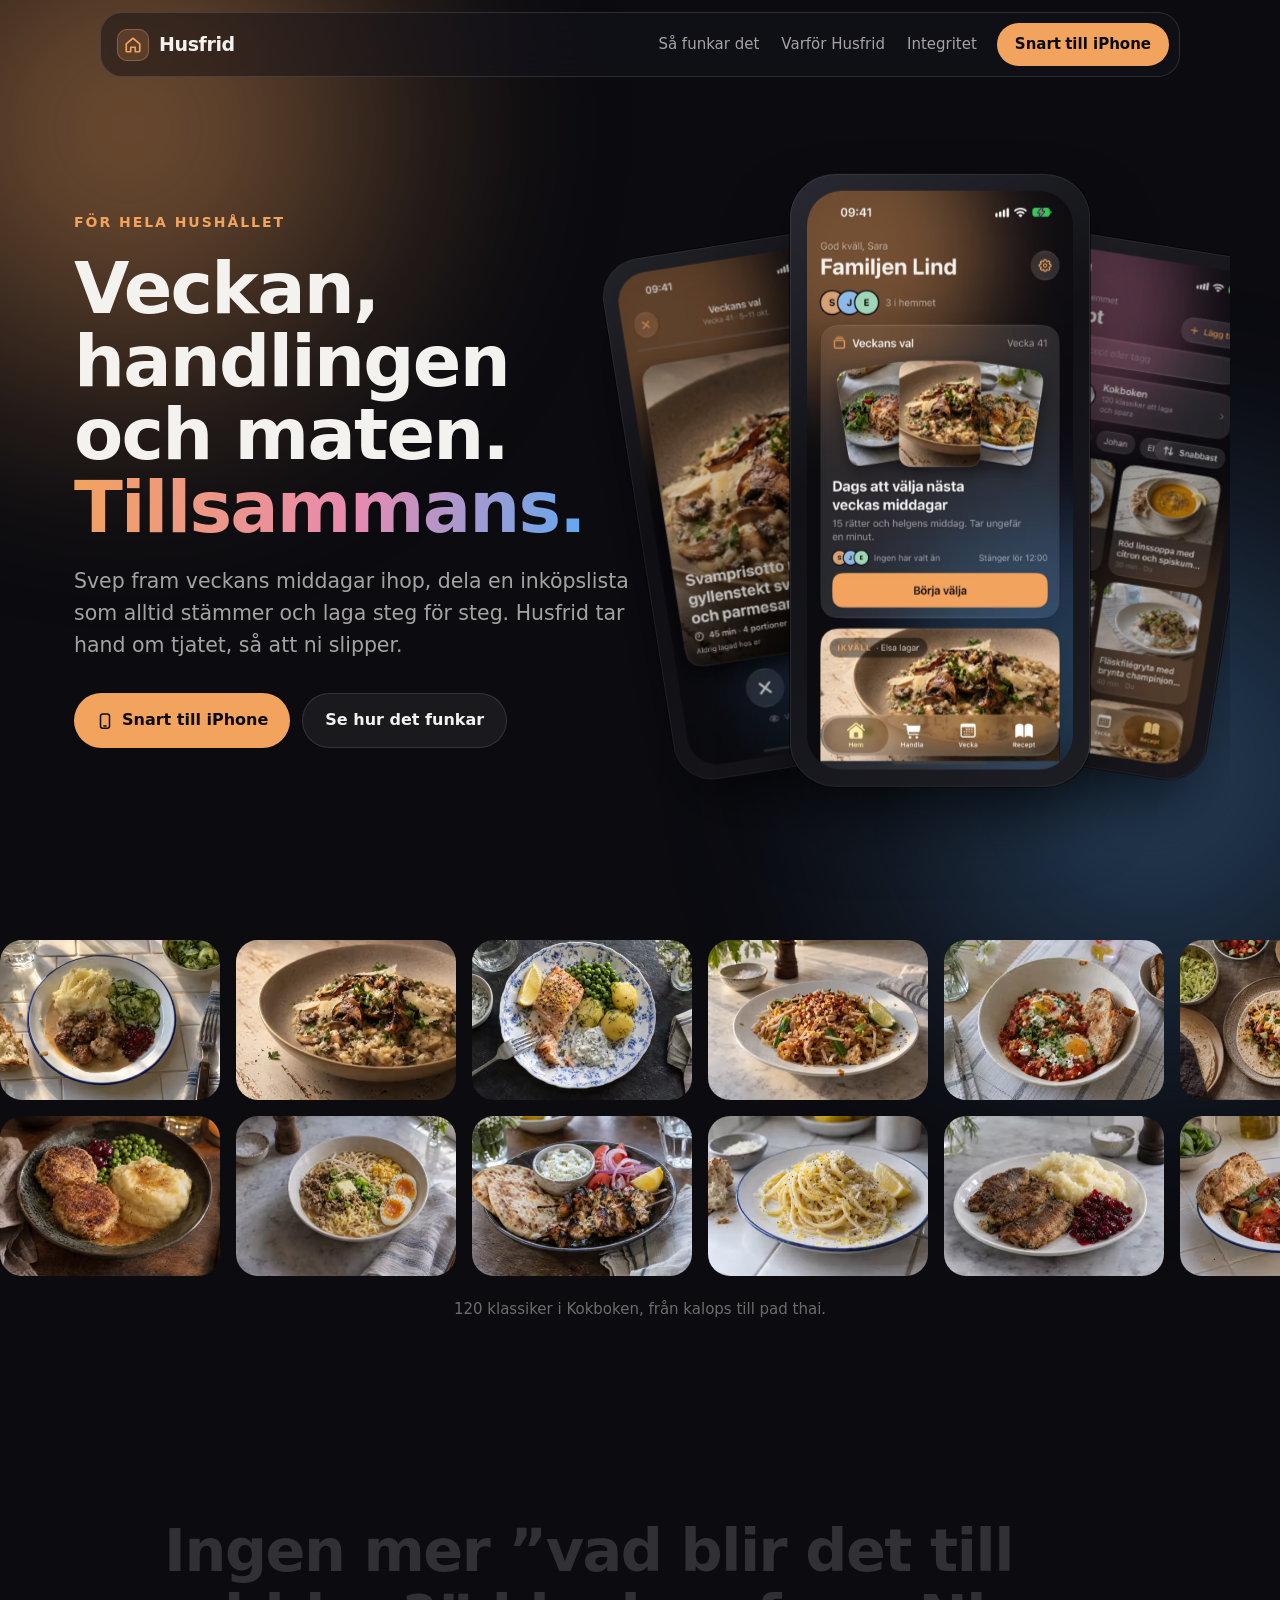
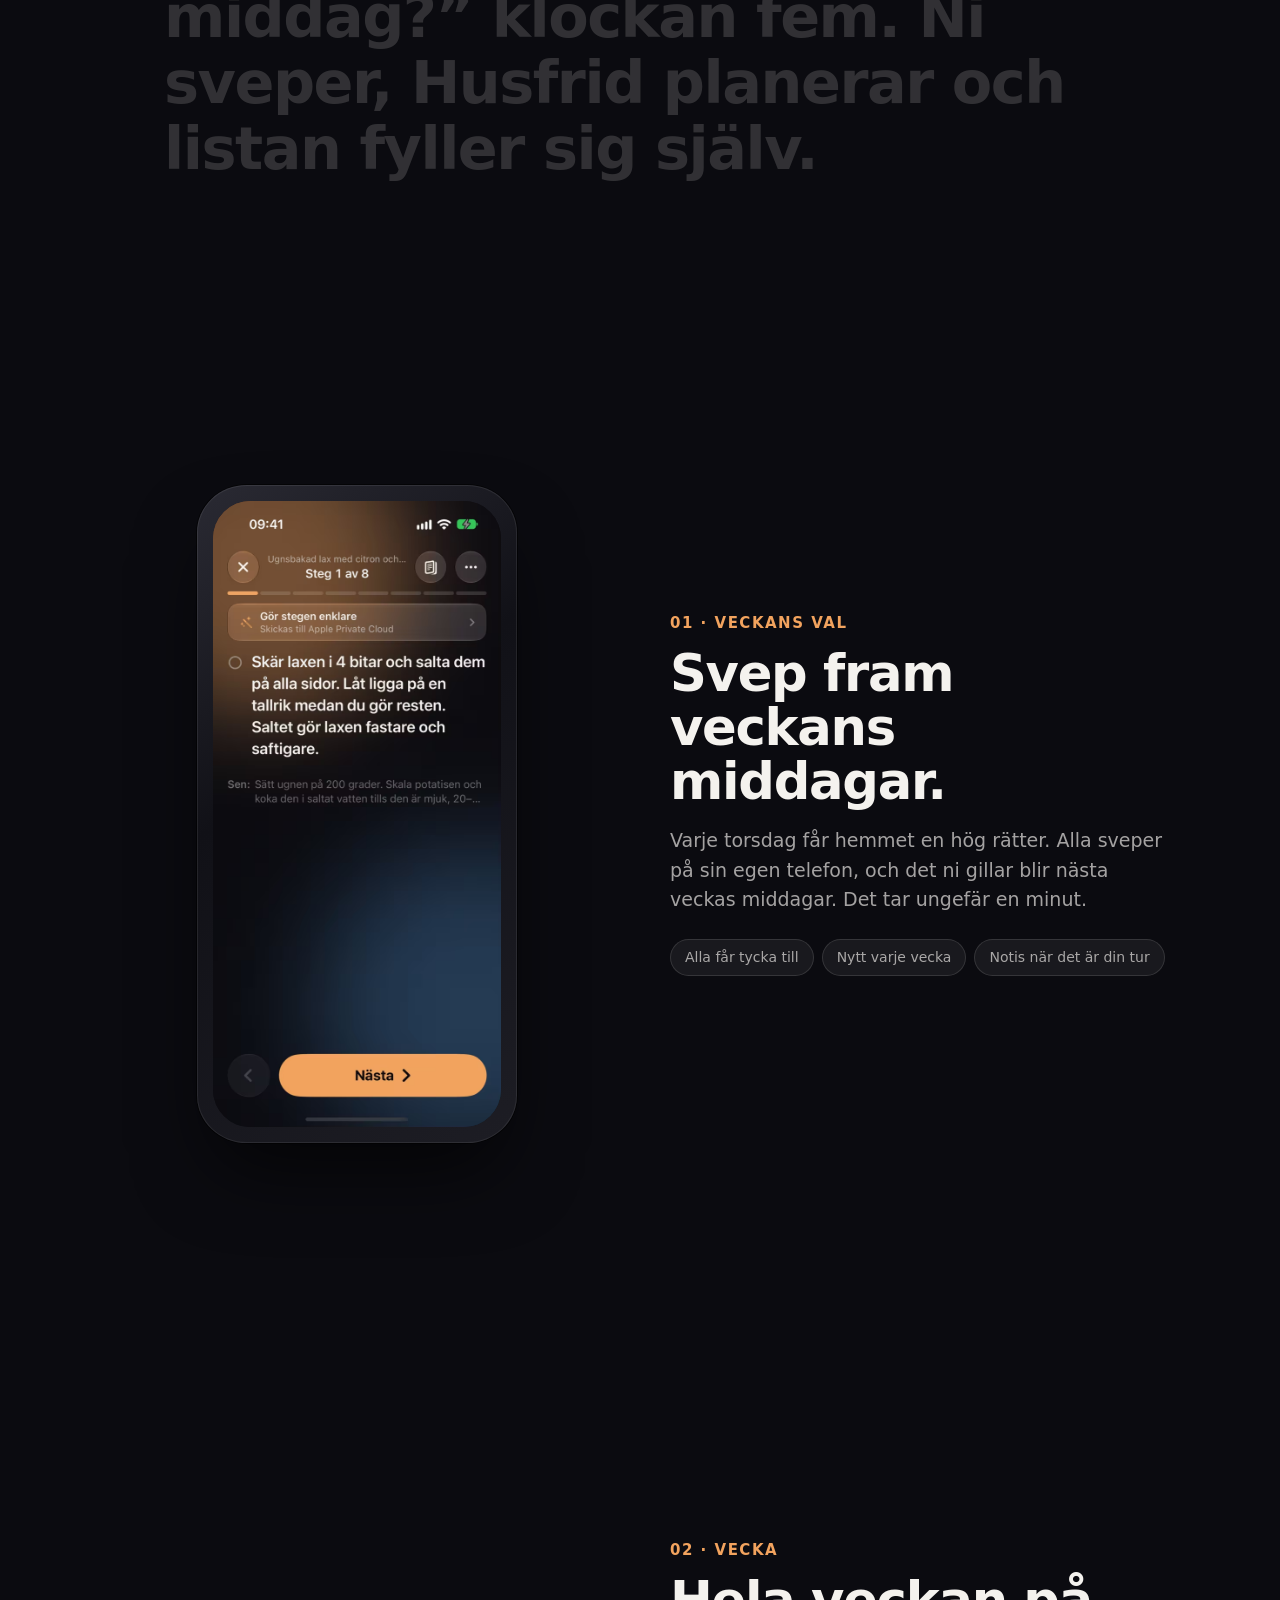
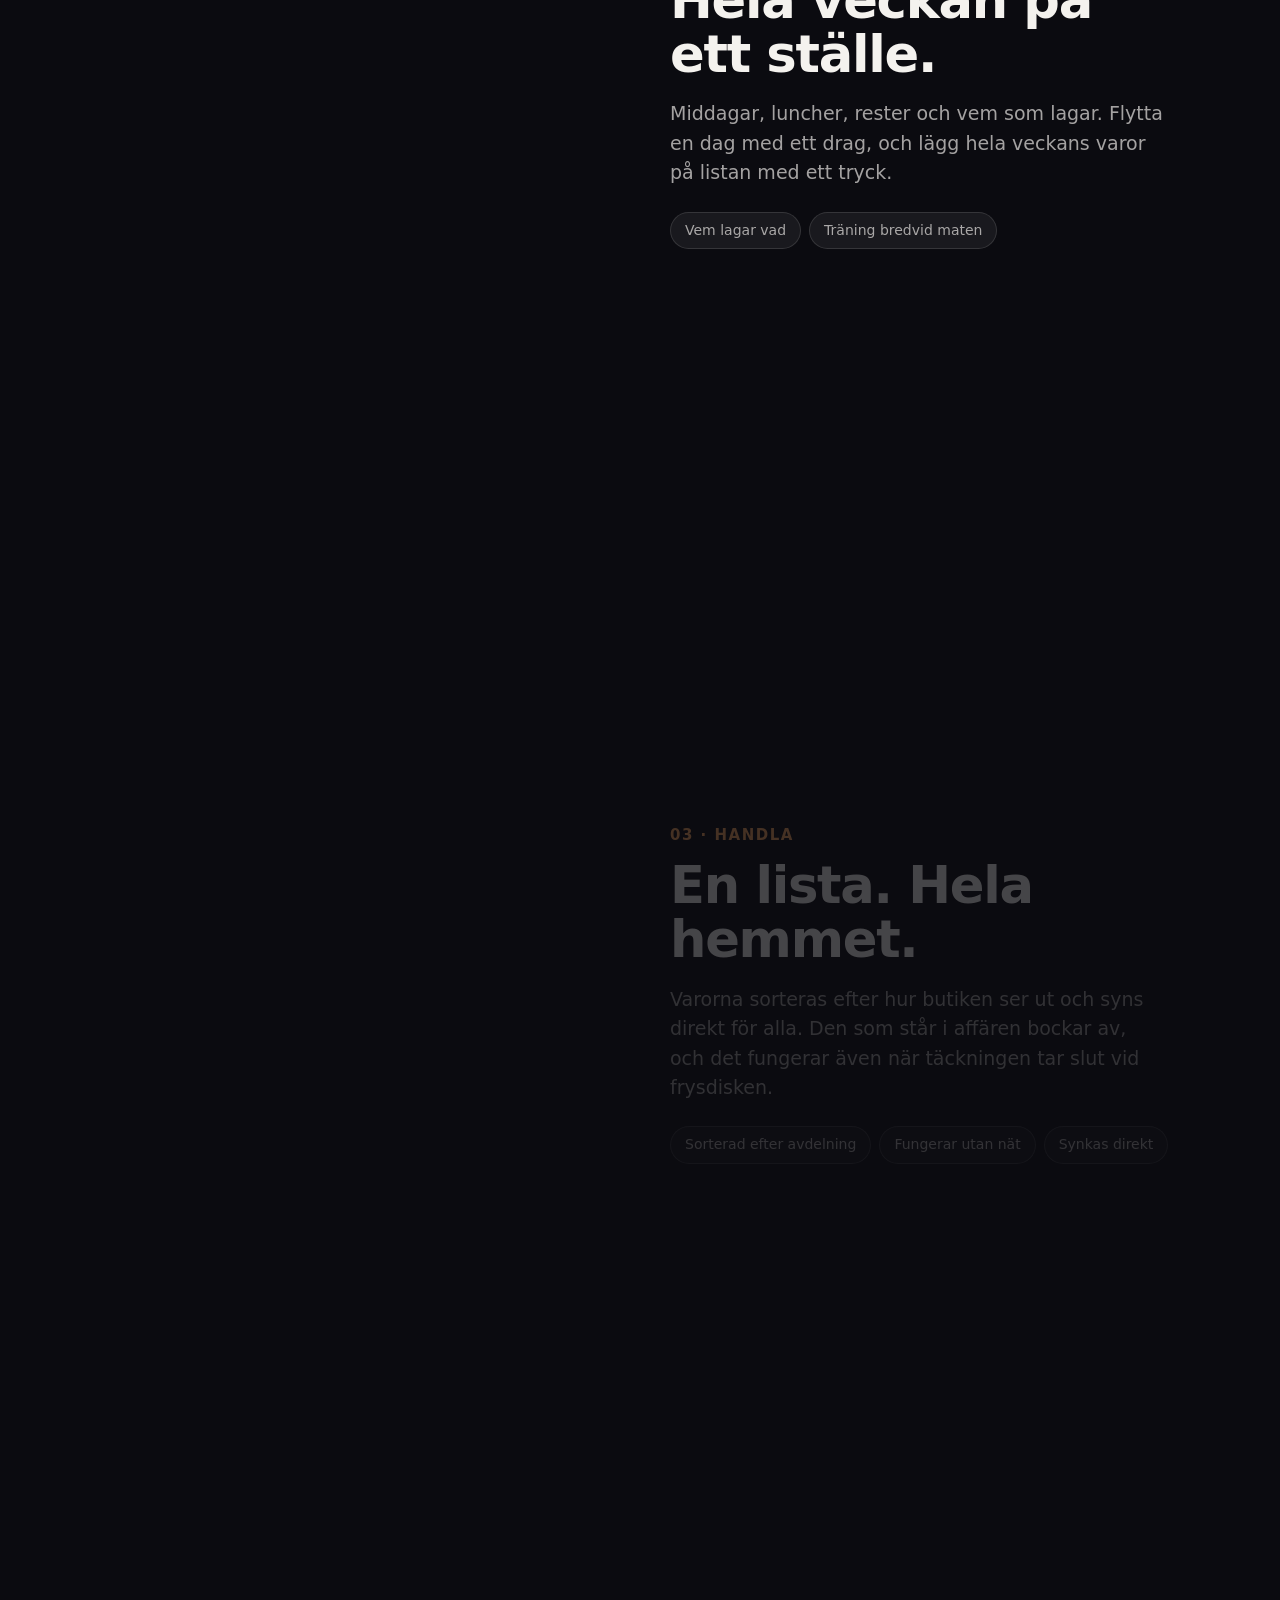
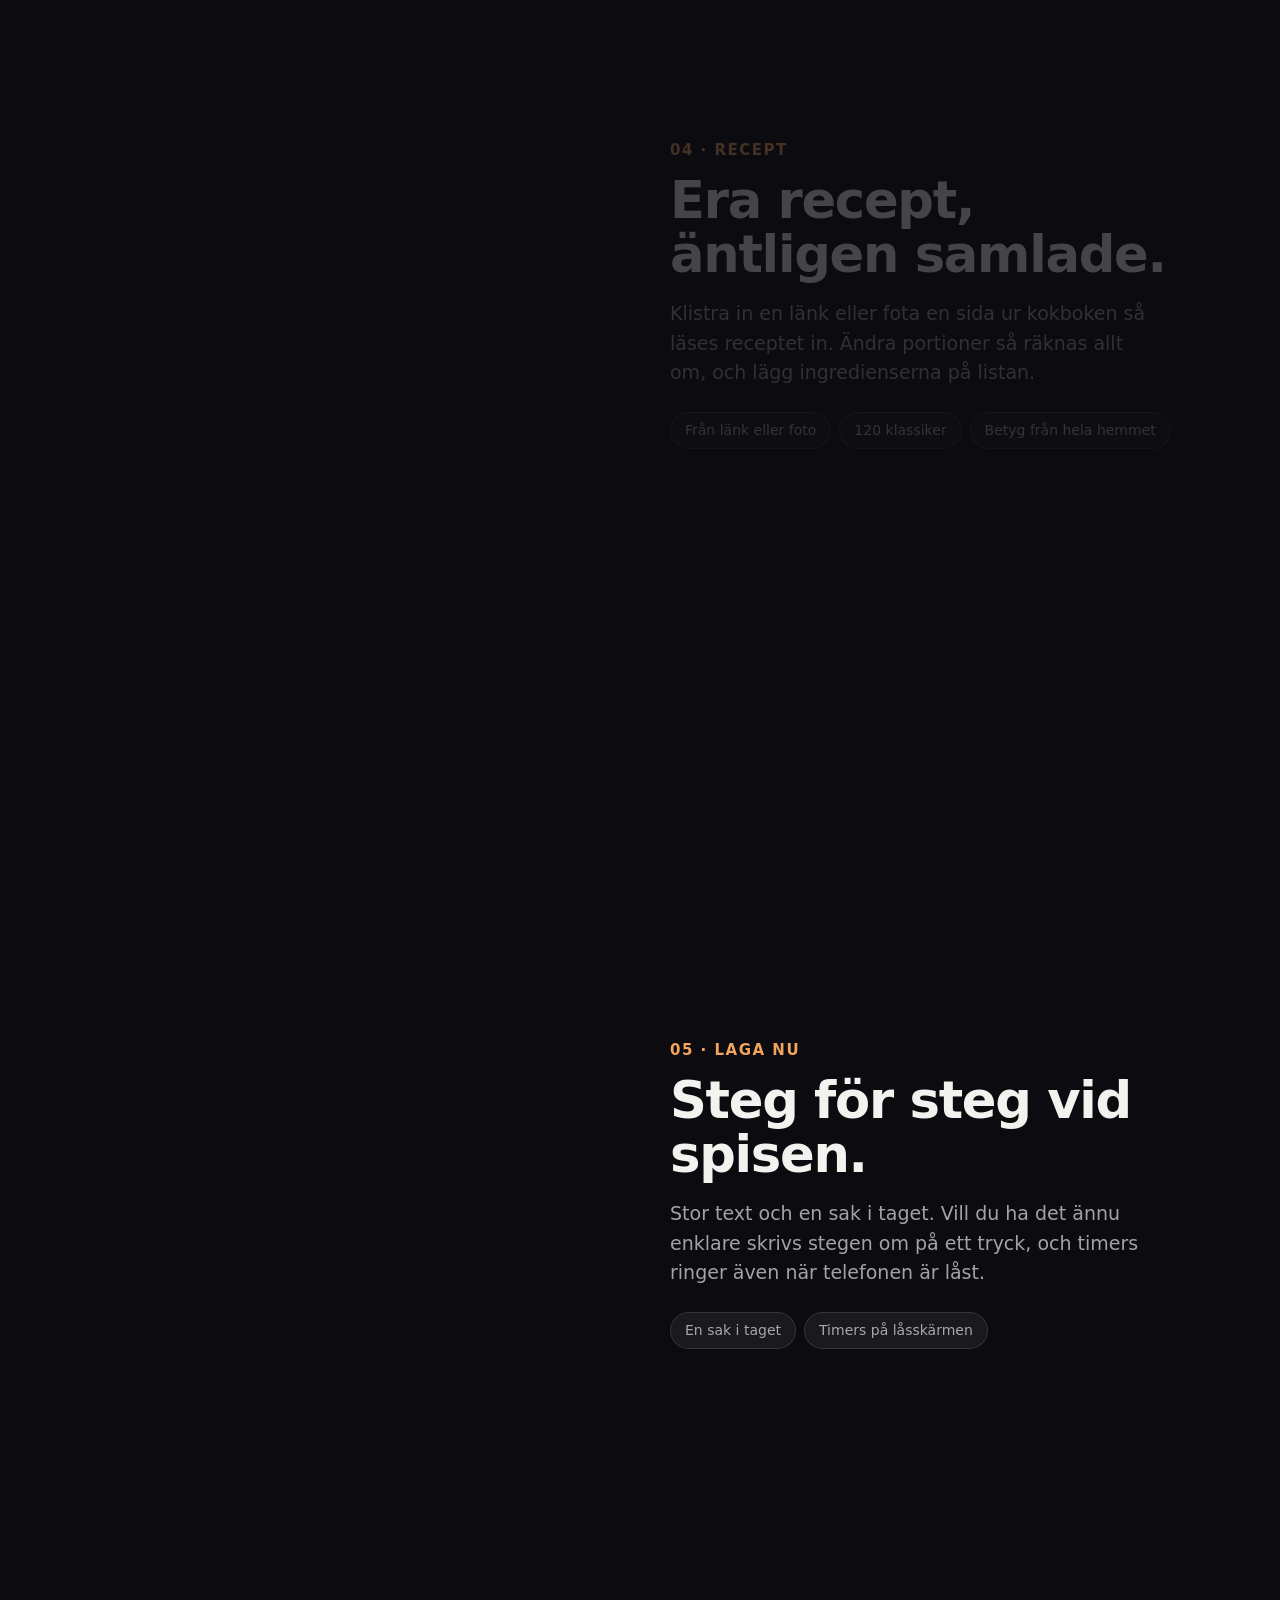
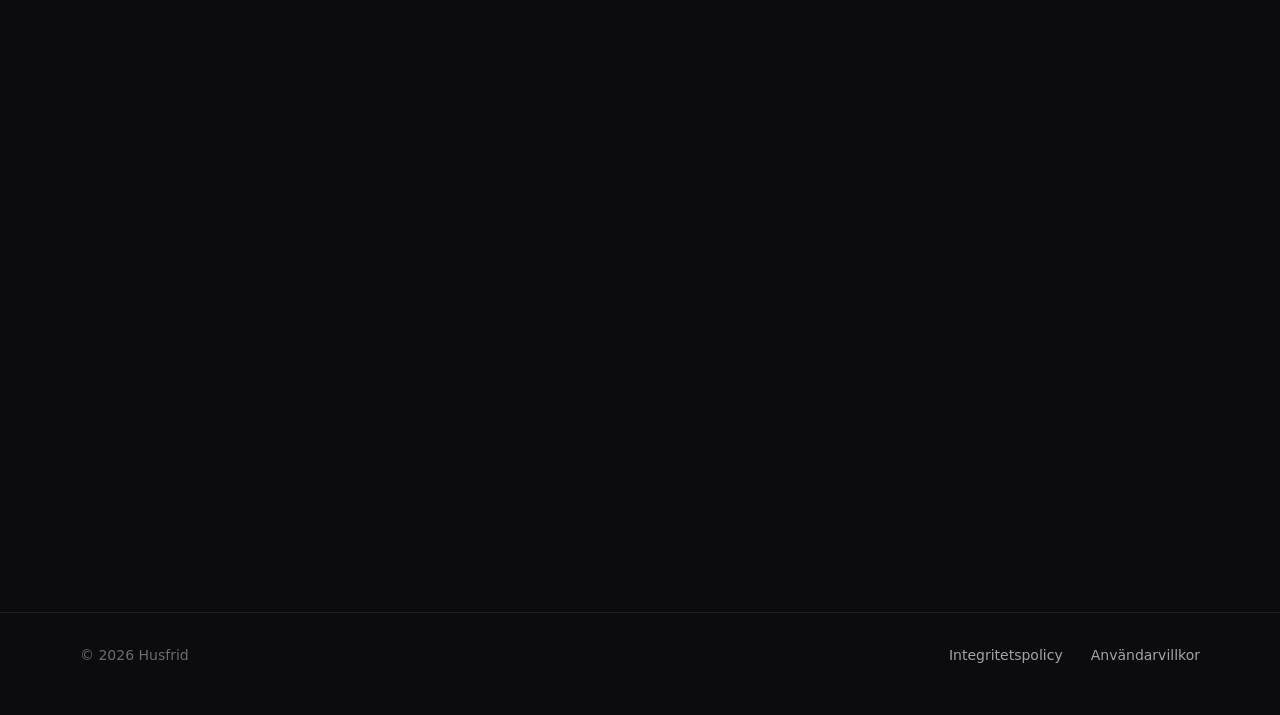
==== commit cd87a493: "Luncher och rester i veckobilden" ====
--- a/index.html
+++ b/index.html
@@ -25,7 +25,7 @@
     <a href="#varfor">Varför Husfrid</a>
     <a href="integritetspolicy">Integritet</a>
   </nav>
-  <a class="pill primary" href="#snart">Snart<span class="more">&nbsp;till iPhone</span></a>
+  <a class="pill primary" href="#snart">Snart<span class="more">till iPhone</span></a>
   <div class="progress" aria-hidden="true"></div>
 </header>
 
--- a/style.css
+++ b/style.css
@@ -1 +1 @@
-:root{color-scheme: dark;--ground: #0B0B10;--text: #F4F2EE;--text-2: rgba(244,242,238,0.66);--text-3: rgba(244,242,238,0.42);--accent: #F2A35E;--warm: #F2A35E;--cool: #5EAAF2;--green: #7ED4A6;--pink: #E88AB0;--glass: rgba(255,255,255,0.06);--glass-edge: rgba(255,255,255,0.12);--tone-a: var(--warm);--tone-b: var(--cool);--radius: 26px;--ease: cubic-bezier(.2,.8,.2,1)}*{box-sizing: border-box}html{scroll-behavior: smooth}body{margin: 0;background: var(--ground);color: var(--text);font: 17px/1.55 -apple-system,BlinkMacSystemFont,"SF Pro Text",Inter,"Segoe UI",system-ui,sans-serif;-webkit-font-smoothing: antialiased}html,body{overflow-x: hidden;overflow-x: clip}.hero,.split,.closing{overflow-x: clip}img{display: block;max-width: 100%;height: auto}a{color: inherit}h1,h2,h3{font-family: -apple-system,BlinkMacSystemFont,"SF Pro Display",Inter,system-ui,sans-serif;letter-spacing: -0.025em;margin: 0}.ambient{position: fixed;inset: -20vmax;z-index: -1;pointer-events: none;filter: blur(90px);opacity: .55}.ambient span{position: absolute;width: 60vmax;height: 60vmax;border-radius: 50%;transition: background 1.2s var(--ease);animation: drift 26s ease-in-out infinite alternate}.ambient span:nth-child(1){left: 0;top: 0;background: radial-gradient(closest-side,var(--tone-a),transparent)}.ambient span:nth-child(2){right: 0;bottom: 0;background: radial-gradient(closest-side,var(--tone-b),transparent);animation-delay: -13s;opacity: .7}@keyframes drift{to{transform: translate(8vmax,6vmax) scale(1.08)}}body[data-tone="cool"]{--tone-a: var(--cool);--tone-b: var(--warm)}body[data-tone="green"]{--tone-a: var(--green);--tone-b: var(--cool)}body[data-tone="pink"]{--tone-a: var(--pink);--tone-b: var(--warm)}.nav{position: fixed;top: 12px;left: 50%;transform: translateX(-50%);z-index: 10;width: min(1080px,calc(100% - 24px));display: flex;align-items: center;gap: 20px;padding: 10px 10px 10px 16px;border-radius: 22px;background: rgba(20,20,28,0.55);border: 1px solid var(--glass-edge);backdrop-filter: blur(24px) saturate(1.4);-webkit-backdrop-filter: blur(24px) saturate(1.4)}.nav .brand{display: flex;align-items: center;gap: 10px;font-weight: 700;font-size: 19px;text-decoration: none;letter-spacing: -0.02em}.brand-mark{width: 32px;height: 32px;border-radius: 10px;display: grid;place-items: center;background: rgba(242,163,94,0.18);border: 1px solid rgba(242,163,94,0.35);color: var(--accent)}.nav .links{display: flex;gap: 22px;margin-left: auto;font-size: 15px;color: var(--text-2)}.nav .links a{text-decoration: none;transition: color .2s}.nav .links a:hover{color: var(--text)}.nav .progress{position: absolute;left: 18px;right: 18px;bottom: -1px;height: 2px;border-radius: 2px;background: var(--accent);transform-origin: left;transform: scaleX(var(--progress,0));opacity: .8}.pill{display: inline-flex;align-items: center;gap: 8px;padding: 10px 18px;border-radius: 999px;font-weight: 600;font-size: 15px;text-decoration: none;white-space: nowrap}.pill.primary{background: var(--accent);color: var(--ground)}.pill.ghost{background: var(--glass);border: 1px solid var(--glass-edge);color: var(--text)}@media (max-width: 720px){.nav .links{display: none}.nav .pill{margin-left: auto}}@media (max-width: 360px){.nav{gap: 10px}.nav .pill{padding: 9px 14px;font-size: 14px}.nav .pill .more{display: none}}.hero{min-height: 100svh;display: grid;grid-template-columns: 1.05fr 1fr;align-items: center;gap: 40px;max-width: 1180px;margin: 0 auto;padding: 120px 24px 60px}.hero-copy{position: relative;z-index: 4}.eyebrow{color: var(--accent);font-weight: 600;font-size: 14px;letter-spacing: .14em;text-transform: uppercase}.hero h1{font-size: clamp(42px,5.6vw,80px);line-height: 1.02;margin: 18px 0 22px}.grad{background: linear-gradient(100deg,var(--warm),var(--pink) 55%,var(--cool));-webkit-background-clip: text;background-clip: text;color: transparent}.lead{font-size: clamp(18px,1.6vw,21px);color: var(--text-2);max-width: 30em;margin: 0 0 32px}.actions{display: flex;flex-wrap: wrap;gap: 12px}.actions .pill{padding: 14px 22px;font-size: 16px}.soon{cursor: default}.soon svg{width: 18px;height: 18px}.stage{position: relative;height: min(720px,78svh);perspective: 1400px}.stage .phone{position: absolute;top: 50%;left: 50%;width: min(300px,38vw);transform-style: preserve-3d;will-change: transform}.stage .phone.center{z-index: 3}.stage .phone.left,.stage .phone.right{z-index: 2;filter: brightness(.82)}@media (max-width: 900px){.hero{grid-template-columns: 1fr;text-align: left;padding-top: 110px}.stage{height: 560px}.stage .phone{width: 230px}}.phone{border-radius: 15.5% / 7.2%;padding: 3.2%;background: linear-gradient(145deg,#2a2a33,#111117 40%,#1d1d24);box-shadow: 0 40px 80px -20px rgba(0,0,0,.7),0 0 0 1px rgba(255,255,255,.08) inset,0 0 0 1px rgba(0,0,0,.6)}.phone img{display: block;width: 100%;height: auto;aspect-ratio: 662 / 1440;object-fit: cover;border-radius: 13% / 6%;background: #16161c}.phone picture{display: block}.strip{padding: 40px 0 20px;overflow: hidden}.strip .row{display: flex;gap: 16px;width: max-content;animation: slide 60s linear infinite}.strip .row + .row{margin-top: 16px;animation-direction: reverse;animation-duration: 70s}.strip img{width: 220px;height: 160px;object-fit: cover;border-radius: 22px}@keyframes slide{to{transform: translateX(-50%)}}.strip:hover .row{animation-play-state: paused}.caption{text-align: center;color: var(--text-3);font-size: 15px;margin-top: 22px}@media (max-width: 720px){.strip img{width: 160px;height: 120px;border-radius: 18px}}.statement{max-width: 1000px;margin: 0 auto;padding: 18vh 24px}.statement p{font-size: clamp(32px,4.6vw,60px);line-height: 1.12;font-weight: 700;letter-spacing: -0.025em;margin: 0}.statement .w{opacity: .16;transition: opacity .35s linear}.statement .w.on{opacity: 1}.statement .w.hl.on{color: var(--accent)}.story{position: relative;display: grid;grid-template-columns: 1fr 1fr;gap: 60px;max-width: 1120px;margin: 0 auto;padding: 0 24px}.story-phone{position: sticky;top: 0;height: 100svh;display: grid;place-items: center}.story-phone .phone{position: relative;width: min(320px,30vw,calc((100svh - 150px) * 0.46));margin-top: 40px}.story-phone .screens{position: relative}.story-phone .screens>*{display: block;opacity: 0;transform: scale(.96) translateY(10px);transition: opacity .6s var(--ease),transform .8s var(--ease)}.story-phone .screens>*:not(:first-child){position: absolute;inset: 0}.story-phone .screens>.active{opacity: 1;transform: none}.step{min-height: 100svh;display: flex;flex-direction: column;justify-content: center;padding: 10vh 0}.step .num{font-variant-numeric: tabular-nums;color: var(--accent);font-weight: 700;font-size: 15px;letter-spacing: .1em}.step h2{font-size: clamp(34px,4vw,52px);line-height: 1.05;margin: 12px 0 18px}.step p{color: var(--text-2);font-size: 19px;max-width: 26em;margin: 0}.step .tags{display: flex;flex-wrap: wrap;gap: 8px;margin-top: 24px}.step .tags span{padding: 7px 14px;border-radius: 999px;font-size: 14px;background: var(--glass);border: 1px solid var(--glass-edge);color: var(--text-2)}.step .inline{display: none}.step{opacity: .25;transition: opacity .5s var(--ease)}.step.active{opacity: 1}@media (max-width: 900px){.story{grid-template-columns: 1fr;gap: 0}.story-phone{display: none}.step{min-height: auto;padding: 60px 0;opacity: 1}.step .inline{display: block;width: min(300px,78vw);margin: 36px auto 0}}.split{display: grid;grid-template-columns: 1fr 1fr;align-items: center;gap: 60px;max-width: 1120px;margin: 0 auto;padding: 16vh 24px}.split h2{font-size: clamp(36px,4.4vw,58px);line-height: 1.04;margin: 14px 0 20px}.split p{color: var(--text-2);font-size: 19px;margin: 0 0 14px;max-width: 26em}.split .visual{position: relative;display: grid;place-items: center}.split .visual .phone{width: min(320px,70vw);transform: rotate(-4deg)}.chip{position: absolute;padding: 10px 16px;border-radius: 999px;font-weight: 600;font-size: 15px;background: rgba(30,30,40,.7);border: 1px solid var(--glass-edge);backdrop-filter: blur(16px);-webkit-backdrop-filter: blur(16px);white-space: nowrap}.chip.c1{top: 14%;left: 2%}.chip.c2{top: 46%;right: 0;color: var(--accent)}.chip.c3{bottom: 12%;left: 6%}@media (max-width: 900px){.split{grid-template-columns: 1fr;padding: 10vh 24px}.split .visual{order: -1;margin-bottom: 20px}}.values{max-width: 1120px;margin: 0 auto;padding: 8vh 24px 14vh}.values h2{font-size: clamp(32px,3.6vw,46px);text-align: center;margin-bottom: 44px}.grid{display: grid;grid-template-columns: repeat(4,1fr);gap: 16px}.card{padding: 26px;border-radius: var(--radius);background: var(--glass);border: 1px solid var(--glass-edge);backdrop-filter: blur(20px);-webkit-backdrop-filter: blur(20px);transition: transform .4s var(--ease),border-color .4s}.card:hover{transform: translateY(-4px);border-color: rgba(242,163,94,.35)}.card .icon{width: 44px;height: 44px;border-radius: 14px;display: grid;place-items: center;background: rgba(242,163,94,.14);color: var(--accent);margin-bottom: 18px}.card .icon svg{width: 22px;height: 22px}.card h3{font-size: 19px;margin-bottom: 8px;letter-spacing: -0.01em}.card p{margin: 0;color: var(--text-2);font-size: 15px}@media (max-width: 900px){.grid{grid-template-columns: 1fr 1fr}}@media (max-width: 560px){.grid{grid-template-columns: 1fr}}.closing{text-align: center;padding: 10vh 24px 16vh;max-width: 820px;margin: 0 auto}.closing .mark{width: 84px;height: 84px;border-radius: 26px;margin: 0 auto 28px;display: grid;place-items: center;color: var(--accent);background: linear-gradient(160deg,rgba(242,163,94,.35),rgba(242,163,94,.08));border: 1px solid rgba(242,163,94,.4);box-shadow: 0 20px 60px -10px rgba(242,163,94,.35)}.closing .mark svg{width: 40px;height: 40px}.closing h2{font-size: clamp(40px,6vw,76px);line-height: 1.02;margin-bottom: 20px}.closing p{color: var(--text-2);font-size: 19px;margin: 0 auto 30px;max-width: 32em}.closing .contact{color: var(--text);font-weight: 600;overflow-wrap: anywhere}footer{border-top: 1px solid rgba(255,255,255,.08);padding: 32px 24px 48px}footer .inner{max-width: 1120px;margin: 0 auto;display: flex;flex-wrap: wrap;gap: 16px 28px;align-items: center;color: var(--text-3);font-size: 14px}footer a{text-decoration: none;color: var(--text-2)}footer a:hover{color: var(--text)}footer .spacer{flex: 1}[data-reveal]{opacity: 0;transform: translateY(28px);transition: opacity .9s var(--ease),transform .9s var(--ease);transition-delay: var(--delay,0s)}[data-reveal].in{opacity: 1;transform: none}.legal{max-width: 720px;margin: 0 auto;padding: 130px 24px 90px;color: rgba(244,242,238,0.8)}.legal h1{font-size: clamp(36px,5vw,52px);color: var(--text);margin-bottom: 8px}.legal .date{color: var(--text-3);margin: 0 0 28px}.legal h2{font-size: 22px;color: var(--text);margin: 40px 0 10px;letter-spacing: -0.01em}.legal strong{color: var(--text)}.legal a{color: var(--accent)}.legal ul{padding-left: 1.2em}.legal li{margin: 8px 0}@media (prefers-reduced-motion: reduce){*,*::before,*::after{animation: none !important;transition: none !important}[data-reveal]{opacity: 1;transform: none}.statement .w{opacity: 1}}+:root{color-scheme: dark;--ground: #0B0B10;--text: #F4F2EE;--text-2: rgba(244,242,238,0.66);--text-3: rgba(244,242,238,0.42);--accent: #F2A35E;--warm: #F2A35E;--cool: #5EAAF2;--green: #7ED4A6;--pink: #E88AB0;--glass: rgba(255,255,255,0.06);--glass-edge: rgba(255,255,255,0.12);--tone-a: var(--warm);--tone-b: var(--cool);--radius: 26px;--ease: cubic-bezier(.2,.8,.2,1)}*{box-sizing: border-box}html{scroll-behavior: smooth}body{margin: 0;background: var(--ground);color: var(--text);font: 17px/1.55 -apple-system,BlinkMacSystemFont,"SF Pro Text",Inter,"Segoe UI",system-ui,sans-serif;-webkit-font-smoothing: antialiased}html,body{overflow-x: hidden;overflow-x: clip}.hero,.split,.closing{overflow-x: clip}img{display: block;max-width: 100%;height: auto}a{color: inherit}h1,h2,h3{font-family: -apple-system,BlinkMacSystemFont,"SF Pro Display",Inter,system-ui,sans-serif;letter-spacing: -0.025em;margin: 0}.ambient{position: fixed;inset: -20vmax;z-index: -1;pointer-events: none;filter: blur(90px);opacity: .55}.ambient span{position: absolute;width: 60vmax;height: 60vmax;border-radius: 50%;transition: background 1.2s var(--ease);animation: drift 26s ease-in-out infinite alternate}.ambient span:nth-child(1){left: 0;top: 0;background: radial-gradient(closest-side,var(--tone-a),transparent)}.ambient span:nth-child(2){right: 0;bottom: 0;background: radial-gradient(closest-side,var(--tone-b),transparent);animation-delay: -13s;opacity: .7}@keyframes drift{to{transform: translate(8vmax,6vmax) scale(1.08)}}body[data-tone="cool"]{--tone-a: var(--cool);--tone-b: var(--warm)}body[data-tone="green"]{--tone-a: var(--green);--tone-b: var(--cool)}body[data-tone="pink"]{--tone-a: var(--pink);--tone-b: var(--warm)}.nav{position: fixed;top: 12px;left: 50%;transform: translateX(-50%);z-index: 10;width: min(1080px,calc(100% - 24px));display: flex;align-items: center;gap: 20px;padding: 10px 10px 10px 16px;border-radius: 22px;background: rgba(20,20,28,0.55);border: 1px solid var(--glass-edge);backdrop-filter: blur(24px) saturate(1.4);-webkit-backdrop-filter: blur(24px) saturate(1.4)}.nav .brand{display: flex;align-items: center;gap: 10px;font-weight: 700;font-size: 19px;text-decoration: none;letter-spacing: -0.02em}.brand-mark{width: 32px;height: 32px;border-radius: 10px;display: grid;place-items: center;background: rgba(242,163,94,0.18);border: 1px solid rgba(242,163,94,0.35);color: var(--accent)}.nav .links{display: flex;gap: 22px;margin-left: auto;font-size: 15px;color: var(--text-2)}.nav .links a{text-decoration: none;transition: color .2s}.nav .links a:hover{color: var(--text)}.nav .progress{position: absolute;left: 18px;right: 18px;bottom: -1px;height: 2px;border-radius: 2px;background: var(--accent);transform-origin: left;transform: scaleX(var(--progress,0));opacity: .8}.pill{display: inline-flex;align-items: center;gap: 8px;padding: 10px 18px;border-radius: 999px;font-weight: 600;font-size: 15px;text-decoration: none;white-space: nowrap}.pill.primary{background: var(--accent);color: var(--ground)}.pill.ghost{background: var(--glass);border: 1px solid var(--glass-edge);color: var(--text)}.nav .pill{gap: .28em}@media (max-width: 720px){.nav .links{display: none}.nav .pill{margin-left: auto}}@media (max-width: 360px){.nav{gap: 10px}.nav .pill{padding: 9px 14px;font-size: 14px}.nav .pill .more{display: none}}.hero{min-height: 100svh;display: grid;grid-template-columns: 1.05fr 1fr;align-items: center;gap: 40px;max-width: 1180px;margin: 0 auto;padding: 120px 24px 60px}.hero-copy{position: relative;z-index: 4}.eyebrow{color: var(--accent);font-weight: 600;font-size: 14px;letter-spacing: .14em;text-transform: uppercase}.hero h1{font-size: clamp(42px,5.6vw,80px);line-height: 1.02;margin: 18px 0 22px}.grad{background: linear-gradient(100deg,var(--warm),var(--pink) 55%,var(--cool));-webkit-background-clip: text;background-clip: text;color: transparent}.lead{font-size: clamp(18px,1.6vw,21px);color: var(--text-2);max-width: 30em;margin: 0 0 32px}.actions{display: flex;flex-wrap: wrap;gap: 12px}.actions .pill{padding: 14px 22px;font-size: 16px}.soon{cursor: default}.soon svg{width: 18px;height: 18px}.stage{position: relative;height: min(720px,78svh);perspective: 1400px}.stage .phone{position: absolute;top: 50%;left: 50%;width: min(300px,38vw);transform-style: preserve-3d;will-change: transform}.stage .phone.center{z-index: 3}.stage .phone.left,.stage .phone.right{z-index: 2;filter: brightness(.82)}@media (max-width: 900px){.hero{grid-template-columns: 1fr;text-align: left;padding-top: 110px}.stage{height: 560px}.stage .phone{width: 230px}}.phone{border-radius: 15.5% / 7.2%;padding: 3.2%;background: linear-gradient(145deg,#2a2a33,#111117 40%,#1d1d24);box-shadow: 0 40px 80px -20px rgba(0,0,0,.7),0 0 0 1px rgba(255,255,255,.08) inset,0 0 0 1px rgba(0,0,0,.6)}.phone img{display: block;width: 100%;height: auto;aspect-ratio: 662 / 1440;object-fit: cover;border-radius: 13% / 6%;background: #16161c}.phone picture{display: block}.strip{padding: 40px 0 20px;overflow: hidden}.strip .row{display: flex;gap: 16px;width: max-content;animation: slide 60s linear infinite}.strip .row + .row{margin-top: 16px;animation-direction: reverse;animation-duration: 70s}.strip img{width: 220px;height: 160px;object-fit: cover;border-radius: 22px}@keyframes slide{to{transform: translateX(-50%)}}.strip:hover .row{animation-play-state: paused}.caption{text-align: center;color: var(--text-3);font-size: 15px;margin-top: 22px}@media (max-width: 720px){.strip img{width: 160px;height: 120px;border-radius: 18px}}.statement{max-width: 1000px;margin: 0 auto;padding: 18vh 24px}.statement p{font-size: clamp(32px,4.6vw,60px);line-height: 1.12;font-weight: 700;letter-spacing: -0.025em;margin: 0}.statement .w{opacity: .16;transition: opacity .35s linear}.statement .w.on{opacity: 1}.statement .w.hl.on{color: var(--accent)}.story{position: relative;display: grid;grid-template-columns: 1fr 1fr;gap: 60px;max-width: 1120px;margin: 0 auto;padding: 0 24px}.story-phone{position: sticky;top: 0;height: 100svh;display: grid;place-items: center}.story-phone .phone{position: relative;width: min(320px,30vw,calc((100svh - 150px) * 0.46));margin-top: 40px}.story-phone .screens{position: relative}.story-phone .screens>*{display: block;opacity: 0;transform: scale(.96) translateY(10px);transition: opacity .6s var(--ease),transform .8s var(--ease)}.story-phone .screens>*:not(:first-child){position: absolute;inset: 0}.story-phone .screens>.active{opacity: 1;transform: none}.step{min-height: 100svh;display: flex;flex-direction: column;justify-content: center;padding: 10vh 0}.step .num{font-variant-numeric: tabular-nums;color: var(--accent);font-weight: 700;font-size: 15px;letter-spacing: .1em}.step h2{font-size: clamp(34px,4vw,52px);line-height: 1.05;margin: 12px 0 18px}.step p{color: var(--text-2);font-size: 19px;max-width: 26em;margin: 0}.step .tags{display: flex;flex-wrap: wrap;gap: 8px;margin-top: 24px}.step .tags span{padding: 7px 14px;border-radius: 999px;font-size: 14px;background: var(--glass);border: 1px solid var(--glass-edge);color: var(--text-2)}.step .inline{display: none}.step{opacity: .25;transition: opacity .5s var(--ease)}.step.active{opacity: 1}@media (max-width: 900px){.story{grid-template-columns: 1fr;gap: 0}.story-phone{display: none}.step{min-height: auto;padding: 60px 0;opacity: 1}.step .inline{display: block;width: min(300px,78vw);margin: 36px auto 0}}.split{display: grid;grid-template-columns: 1fr 1fr;align-items: center;gap: 60px;max-width: 1120px;margin: 0 auto;padding: 16vh 24px}.split h2{font-size: clamp(36px,4.4vw,58px);line-height: 1.04;margin: 14px 0 20px}.split p{color: var(--text-2);font-size: 19px;margin: 0 0 14px;max-width: 26em}.split .visual{position: relative;display: grid;place-items: center}.split .visual .phone{width: min(320px,70vw);transform: rotate(-4deg)}.chip{position: absolute;padding: 10px 16px;border-radius: 999px;font-weight: 600;font-size: 15px;background: rgba(30,30,40,.7);border: 1px solid var(--glass-edge);backdrop-filter: blur(16px);-webkit-backdrop-filter: blur(16px);white-space: nowrap}.chip.c1{top: 14%;left: 2%}.chip.c2{top: 46%;right: 0;color: var(--accent)}.chip.c3{bottom: 12%;left: 6%}@media (max-width: 900px){.split{grid-template-columns: 1fr;padding: 10vh 24px}.split .visual{order: -1;margin-bottom: 20px}}.values{max-width: 1120px;margin: 0 auto;padding: 8vh 24px 14vh}.values h2{font-size: clamp(32px,3.6vw,46px);text-align: center;margin-bottom: 44px}.grid{display: grid;grid-template-columns: repeat(4,1fr);gap: 16px}.card{padding: 26px;border-radius: var(--radius);background: var(--glass);border: 1px solid var(--glass-edge);backdrop-filter: blur(20px);-webkit-backdrop-filter: blur(20px);transition: transform .4s var(--ease),border-color .4s}.card:hover{transform: translateY(-4px);border-color: rgba(242,163,94,.35)}.card .icon{width: 44px;height: 44px;border-radius: 14px;display: grid;place-items: center;background: rgba(242,163,94,.14);color: var(--accent);margin-bottom: 18px}.card .icon svg{width: 22px;height: 22px}.card h3{font-size: 19px;margin-bottom: 8px;letter-spacing: -0.01em}.card p{margin: 0;color: var(--text-2);font-size: 15px}@media (max-width: 900px){.grid{grid-template-columns: 1fr 1fr}}@media (max-width: 560px){.grid{grid-template-columns: 1fr}}.closing{text-align: center;padding: 10vh 24px 16vh;max-width: 820px;margin: 0 auto}.closing .mark{width: 84px;height: 84px;border-radius: 26px;margin: 0 auto 28px;display: grid;place-items: center;color: var(--accent);background: linear-gradient(160deg,rgba(242,163,94,.35),rgba(242,163,94,.08));border: 1px solid rgba(242,163,94,.4);box-shadow: 0 20px 60px -10px rgba(242,163,94,.35)}.closing .mark svg{width: 40px;height: 40px}.closing h2{font-size: clamp(40px,6vw,76px);line-height: 1.02;margin-bottom: 20px}.closing p{color: var(--text-2);font-size: 19px;margin: 0 auto 30px;max-width: 32em}.closing .contact{color: var(--text);font-weight: 600;overflow-wrap: anywhere}footer{border-top: 1px solid rgba(255,255,255,.08);padding: 32px 24px 48px}footer .inner{max-width: 1120px;margin: 0 auto;display: flex;flex-wrap: wrap;gap: 16px 28px;align-items: center;color: var(--text-3);font-size: 14px}footer a{text-decoration: none;color: var(--text-2)}footer a:hover{color: var(--text)}footer .spacer{flex: 1}[data-reveal]{opacity: 0;transform: translateY(28px);transition: opacity .9s var(--ease),transform .9s var(--ease);transition-delay: var(--delay,0s)}[data-reveal].in{opacity: 1;transform: none}.legal{max-width: 720px;margin: 0 auto;padding: 130px 24px 90px;color: rgba(244,242,238,0.8)}.legal h1{font-size: clamp(36px,5vw,52px);color: var(--text);margin-bottom: 8px}.legal .date{color: var(--text-3);margin: 0 0 28px}.legal h2{font-size: 22px;color: var(--text);margin: 40px 0 10px;letter-spacing: -0.01em}.legal strong{color: var(--text)}.legal a{color: var(--accent)}.legal ul{padding-left: 1.2em}.legal li{margin: 8px 0}@media (prefers-reduced-motion: reduce){*,*::before,*::after{animation: none !important;transition: none !important}[data-reveal]{opacity: 1;transform: none}.statement .w{opacity: 1}}
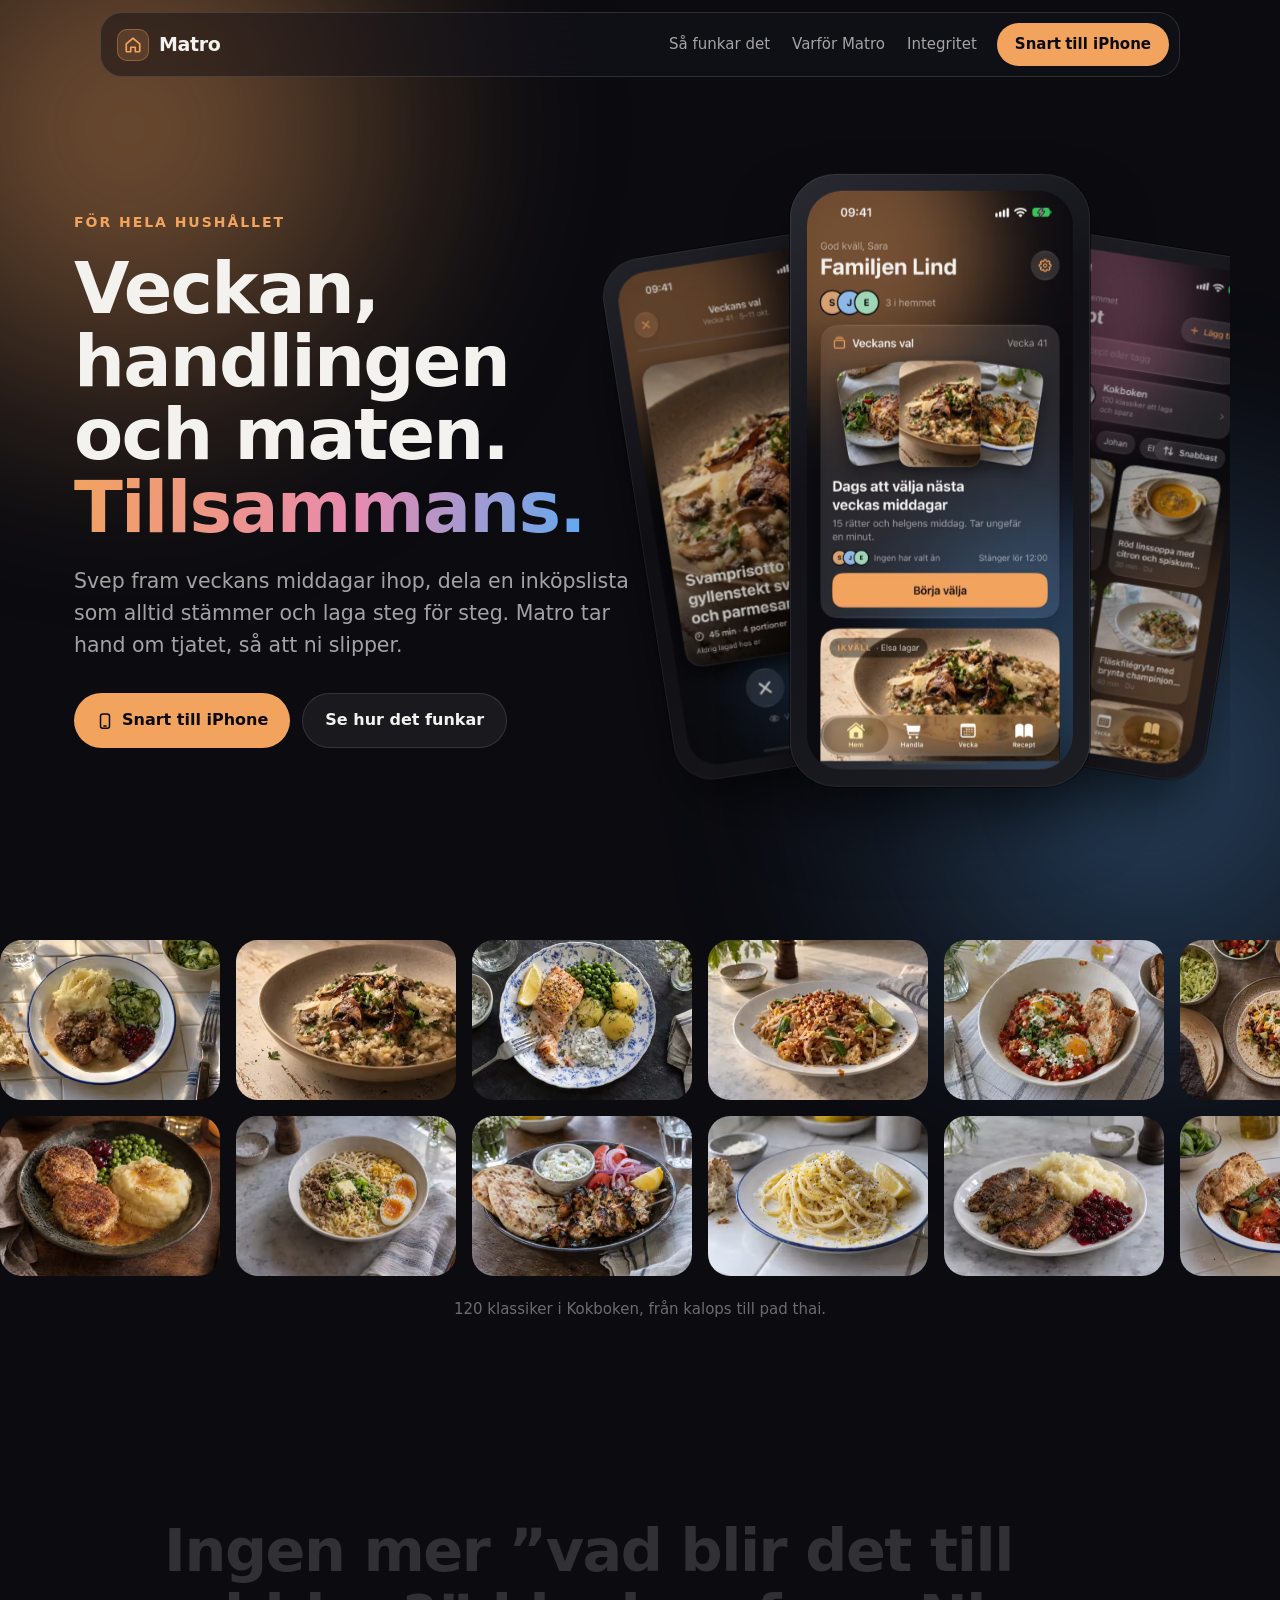
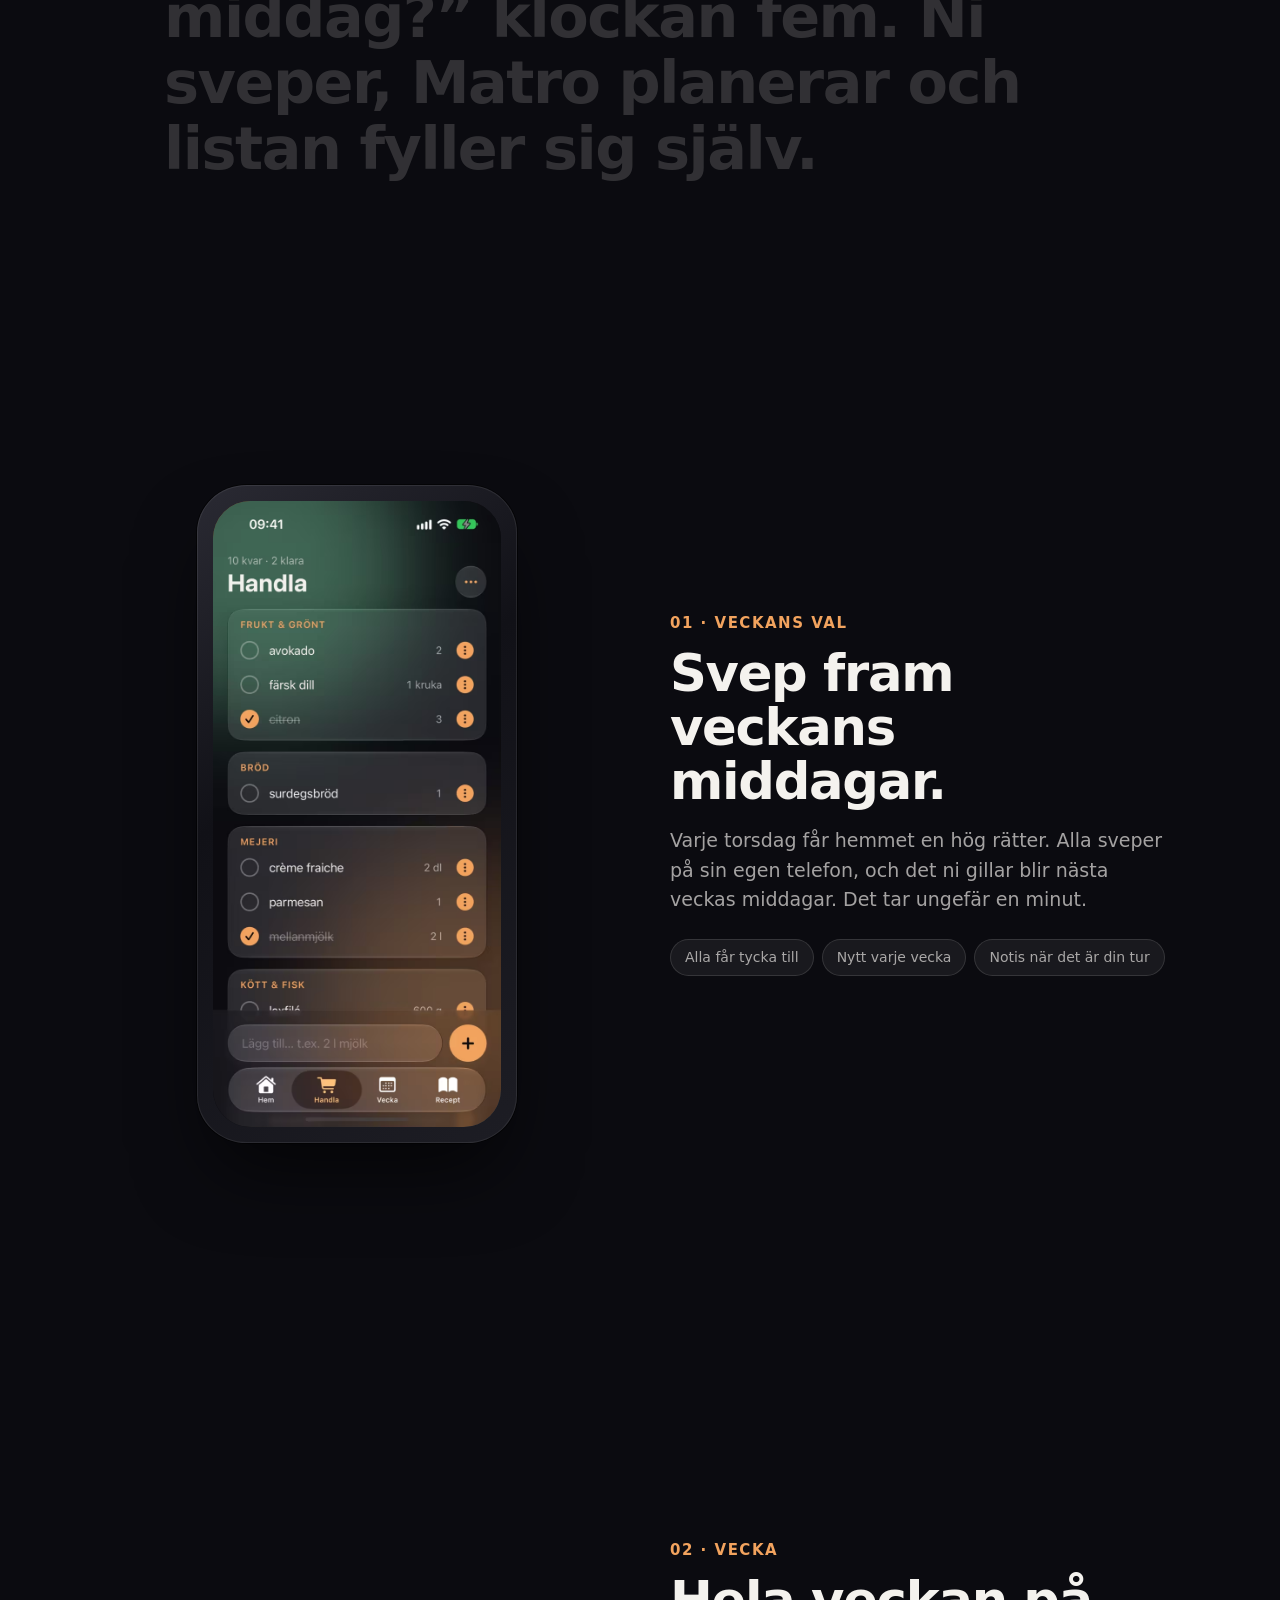
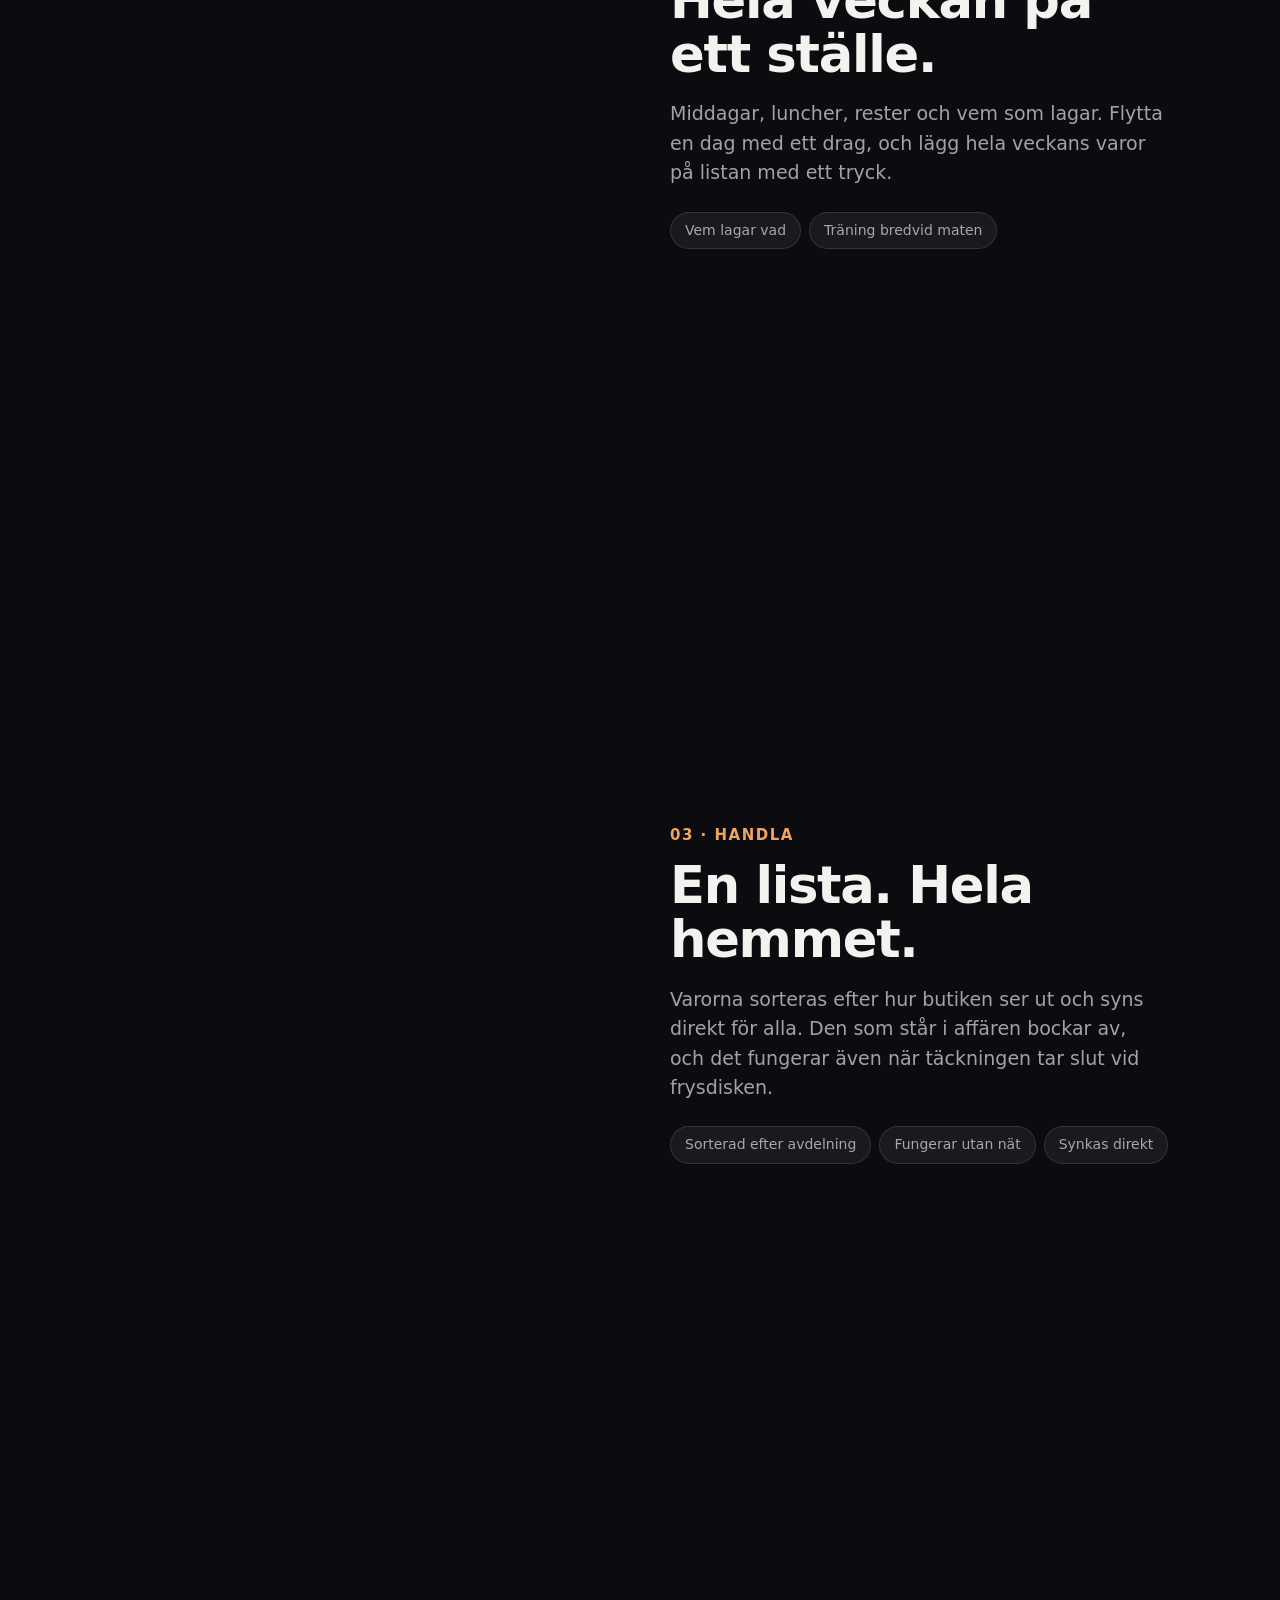
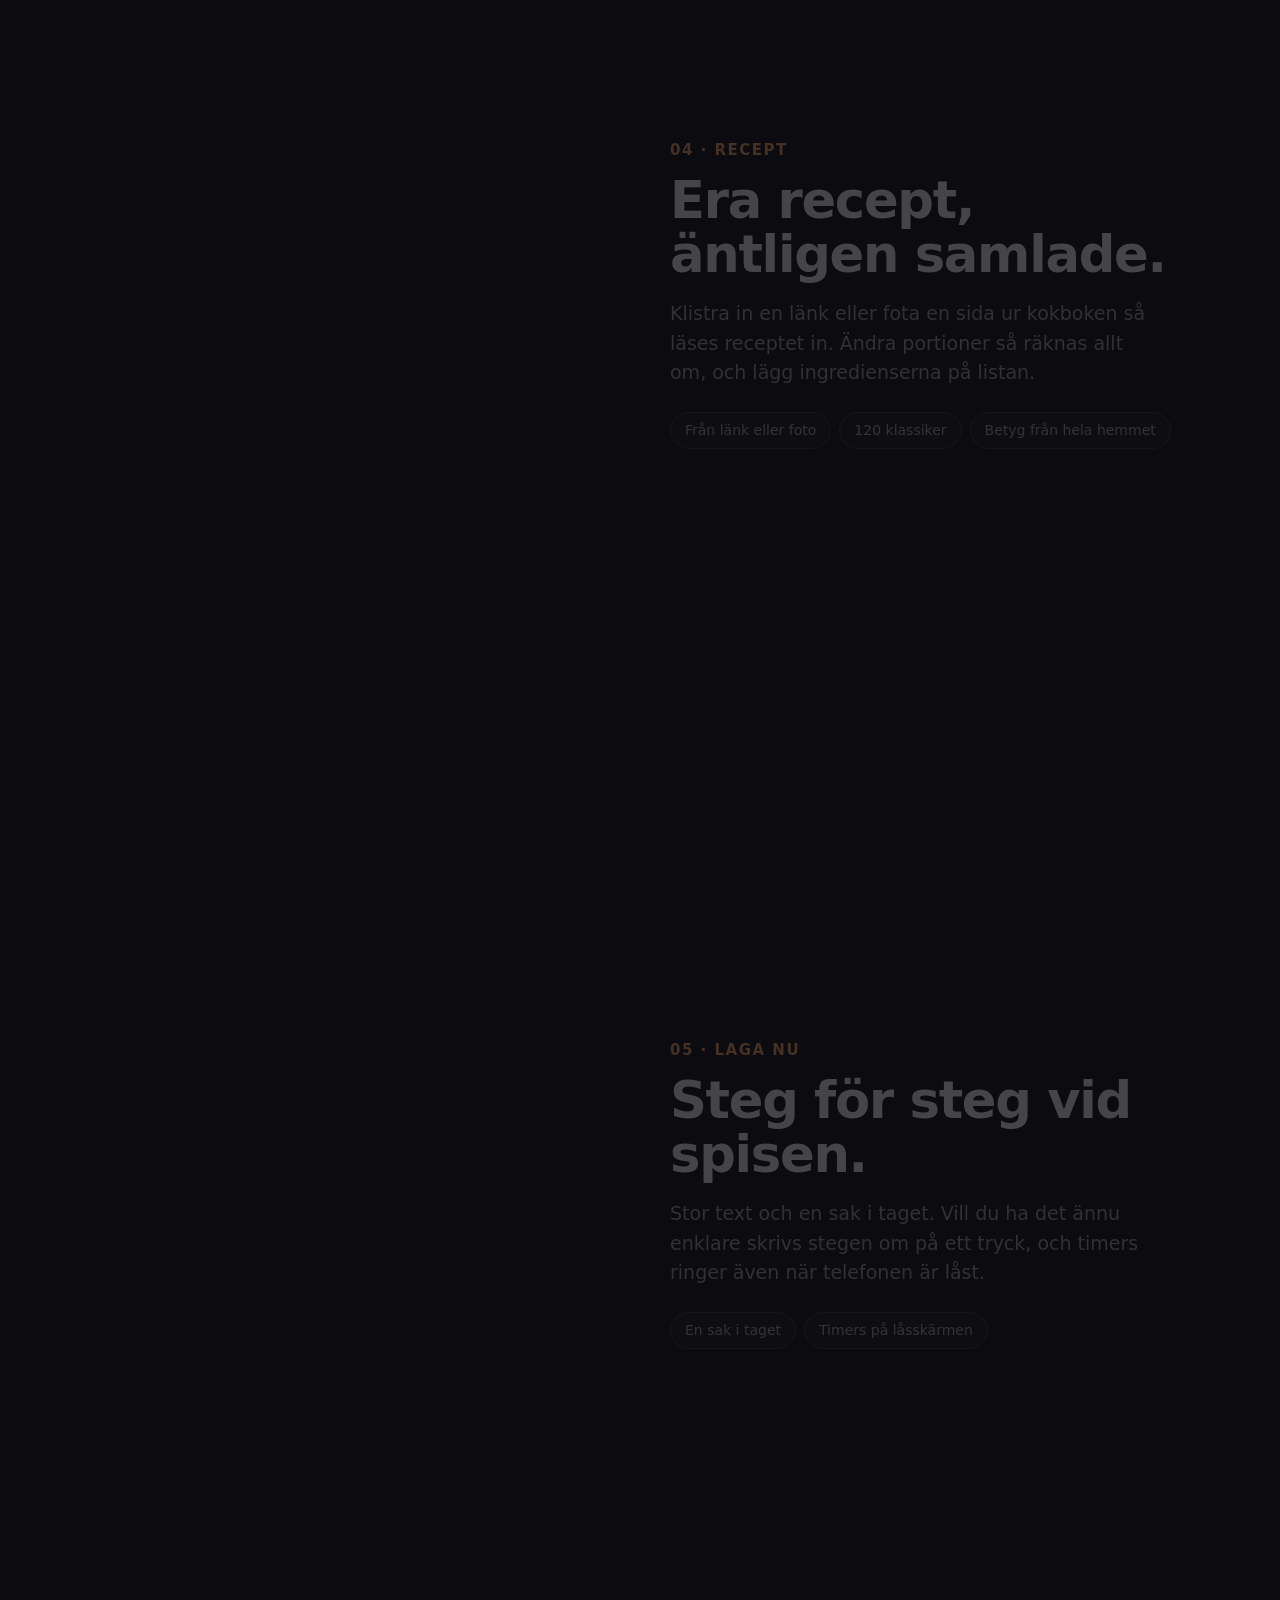
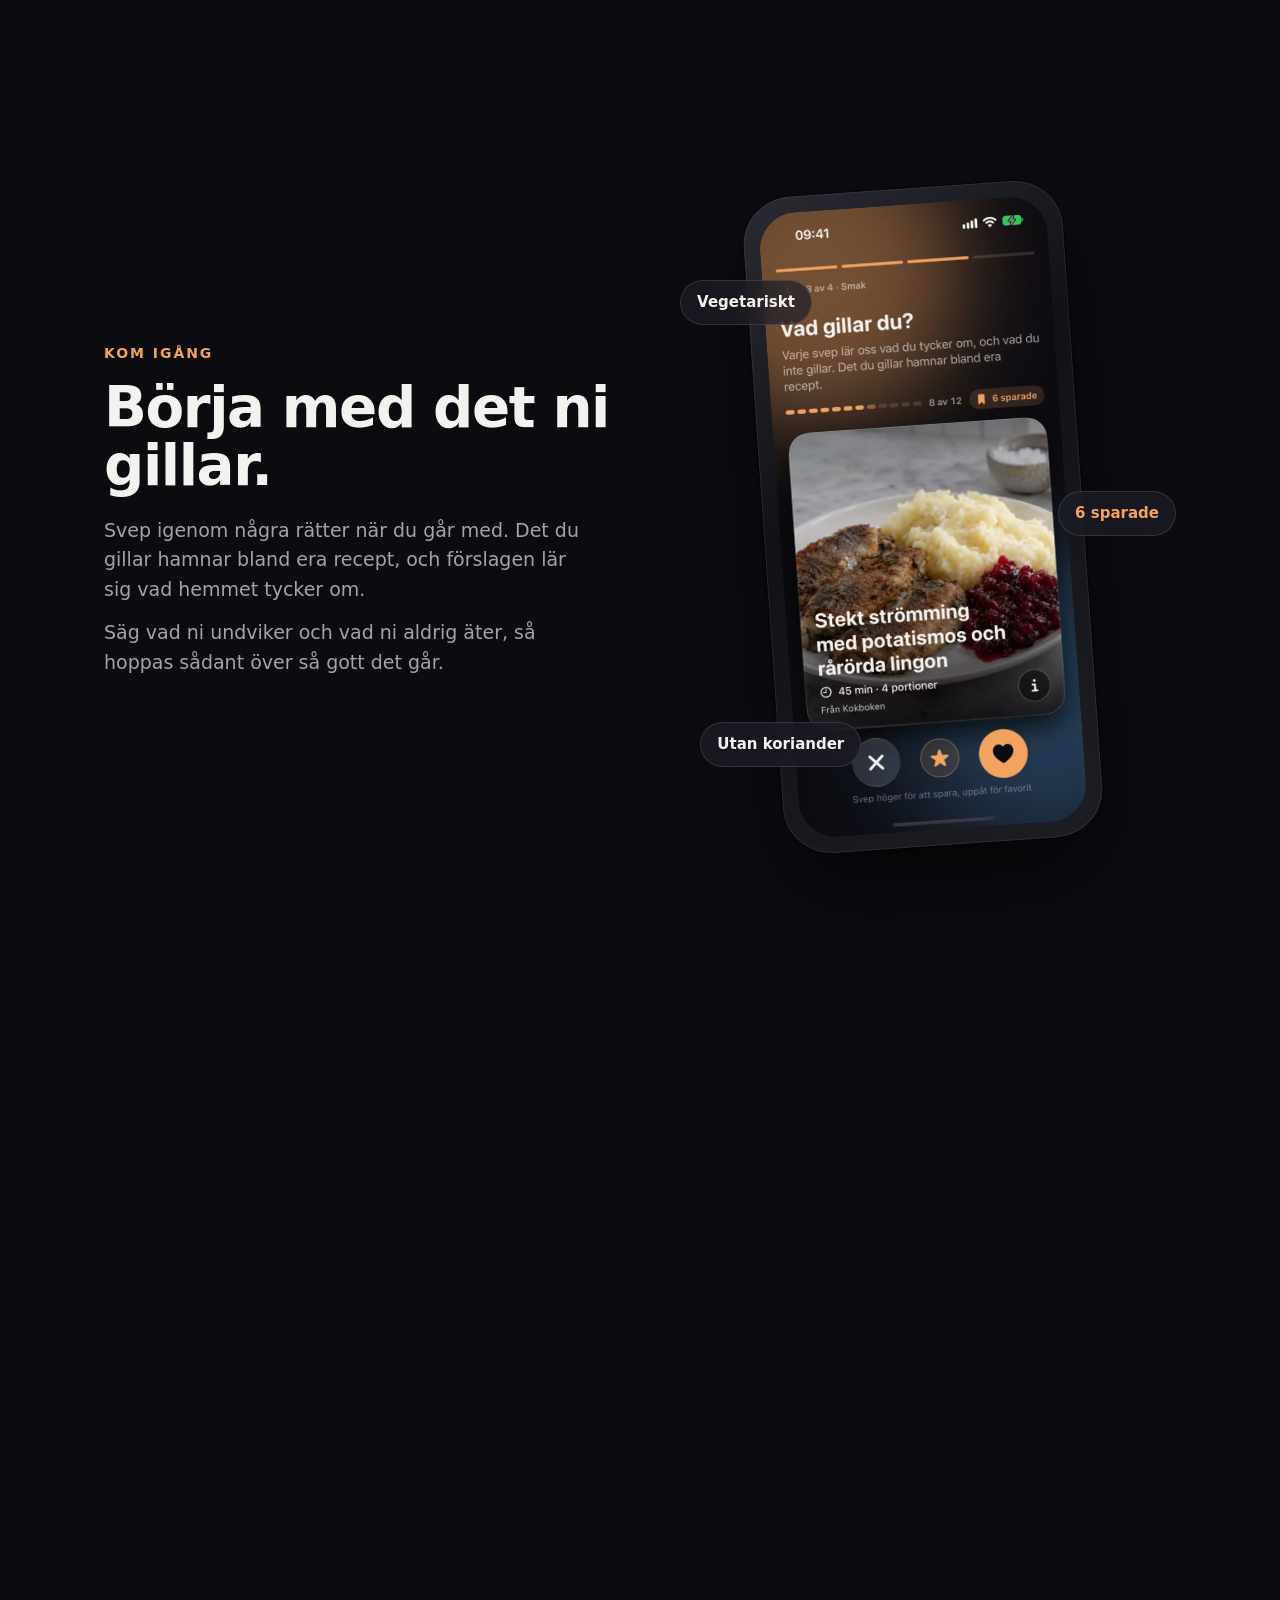
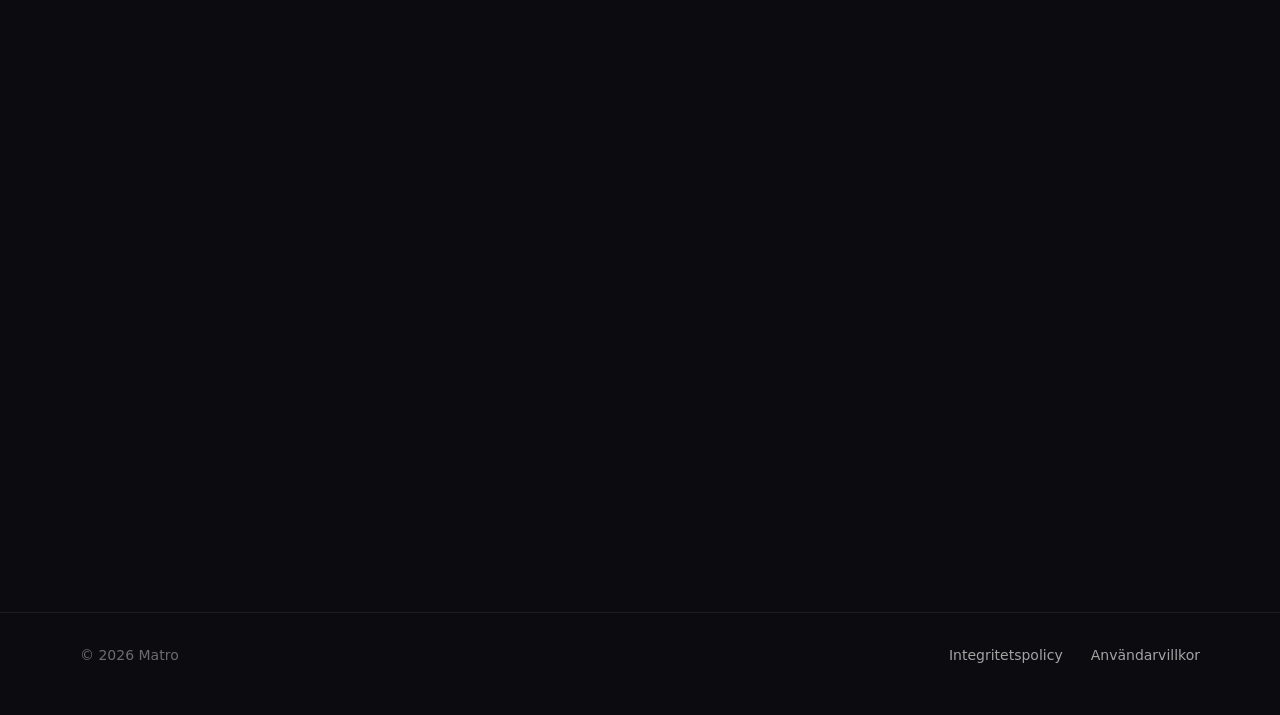
==== commit 74d89846: "Appen heter nu Matro Co-Authored-By: Claude Opus 5.5 <noreply@anthropic.com>" ====
--- a/index.html
+++ b/index.html
@@ -3,10 +3,10 @@
 <head>
 <meta charset="utf-8">
 <meta name="viewport" content="width=device-width, initial-scale=1, viewport-fit=cover">
-<title>Husfrid – veckan, handlingen och maten. Tillsammans.</title>
-<meta name="description" content="Husfrid är appen för hushållet: svep fram veckans middagar tillsammans, dela inköpslistan och laga steg för steg. Snart till iPhone och iPad.">
+<title>Matro – veckan, handlingen och maten. Tillsammans.</title>
+<meta name="description" content="Matro är appen för hushållet: svep fram veckans middagar tillsammans, dela inköpslistan och laga steg för steg. Snart till iPhone och iPad.">
 <meta name="theme-color" content="#0B0B10">
-<meta property="og:title" content="Husfrid – veckan, handlingen och maten. Tillsammans.">
+<meta property="og:title" content="Matro – veckan, handlingen och maten. Tillsammans.">
 <meta property="og:description" content="Svep fram veckans middagar tillsammans, dela inköpslistan och laga steg för steg.">
 <meta property="og:image" content="img/hem.jpg">
 <link rel="icon" href="data:image/svg+xml,%3Csvg xmlns='http://www.w3.org/2000/svg' viewBox='0 0 32 32'%3E%3Crect width='32' height='32' rx='9' fill='%230B0B10'/%3E%3Cpath d='M7 15 16 7.5 25 15v9a1 1 0 0 1-1 1h-5v-6h-6v6H8a1 1 0 0 1-1-1z' fill='none' stroke='%23F2A35E' stroke-width='2.2' stroke-linejoin='round'/%3E%3C/svg%3E">
@@ -18,11 +18,11 @@
 <header class="nav">
   <a class="brand" href="./">
     <span class="brand-mark"><svg width="18" height="18" viewBox="0 0 24 24" fill="none" stroke="currentColor" stroke-width="2.2" stroke-linejoin="round"><path d="M3 10.5 12 3l9 7.5V20a1 1 0 0 1-1 1h-5v-6H9v6H4a1 1 0 0 1-1-1z"/></svg></span>
-    Husfrid
+    Matro
   </a>
   <nav class="links">
     <a href="#funktioner">Så funkar det</a>
-    <a href="#varfor">Varför Husfrid</a>
+    <a href="#varfor">Varför Matro</a>
     <a href="integritetspolicy">Integritet</a>
   </nav>
   <a class="pill primary" href="#snart">Snart<span class="more">till iPhone</span></a>
@@ -34,13 +34,13 @@
     <div class="hero-copy">
       <div class="eyebrow" data-reveal>För hela hushållet</div>
       <h1 data-reveal style="--delay:.08s">Veckan, handlingen och maten. <span class="grad">Tillsammans.</span></h1>
-      <p class="lead" data-reveal style="--delay:.16s">Svep fram veckans middagar ihop, dela en inköpslista som alltid stämmer och laga steg för steg. Husfrid tar hand om tjatet, så att ni slipper.</p>
+      <p class="lead" data-reveal style="--delay:.16s">Svep fram veckans middagar ihop, dela en inköpslista som alltid stämmer och laga steg för steg. Matro tar hand om tjatet, så att ni slipper.</p>
       <div class="actions" data-reveal style="--delay:.24s">
         <span class="pill primary soon"><svg viewBox="0 0 24 24" fill="none" stroke="currentColor" stroke-width="2" stroke-linecap="round"><rect x="6" y="2.5" width="12" height="19" rx="3"/><path d="M10.5 18.5h3"/></svg>Snart till iPhone</span>
         <a class="pill ghost" href="#funktioner">Se hur det funkar</a>
       </div>
     </div>
-    <div class="stage" aria-label="Skärmbilder från Husfrid">
+    <div class="stage" aria-label="Skärmbilder från Matro">
       <div class="phone left"><picture><source srcset="img/veckans-val.avif" type="image/avif"><img src="img/veckans-val.jpg" alt="Veckans val: en rätt att svepa på" width="662" height="1440" decoding="async"></picture></div>
       <div class="phone right"><picture><source srcset="img/recept.avif" type="image/avif"><img src="img/recept.jpg" alt="Hemmets recept med bilder" width="662" height="1440" decoding="async"></picture></div>
       <div class="phone center"><picture><source srcset="img/hem.avif" type="image/avif"><img src="img/hem.jpg" alt="Hem: veckans val och kvällens middag" width="662" height="1440" decoding="async" fetchpriority="high"></picture></div>
@@ -54,7 +54,7 @@
   </section>
 
   <section class="statement">
-    <p data-words>Ingen mer *”vad* *blir* *det* *till* *middag?”* klockan fem. Ni sveper, Husfrid planerar och listan fyller sig själv.</p>
+    <p data-words>Ingen mer *”vad* *blir* *det* *till* *middag?”* klockan fem. Ni sveper, Matro planerar och listan fyller sig själv.</p>
   </section>
 
   <section class="story" id="funktioner">
@@ -150,13 +150,13 @@
   <section class="closing" id="snart">
     <div class="mark" data-reveal><svg viewBox="0 0 24 24" fill="none" stroke="currentColor" stroke-width="2" stroke-linejoin="round"><path d="M3 10.5 12 3l9 7.5V20a1 1 0 0 1-1 1h-5v-6H9v6H4a1 1 0 0 1-1-1z"/></svg></div>
     <h2 data-reveal style="--delay:.06s">Snart till iPhone och iPad.</h2>
-    <p data-reveal style="--delay:.12s">Husfrid testas just nu av vänner och familj. Vill du vara med från start? Hör av dig till <span class="contact">team.app.consortium{at}gmail{dot}com</span>.</p>
+    <p data-reveal style="--delay:.12s">Matro testas just nu av vänner och familj. Vill du vara med från start? Hör av dig till <span class="contact">team.app.consortium{at}gmail{dot}com</span>.</p>
   </section>
 </main>
 
 <footer>
   <div class="inner">
-    <span>© 2026 Husfrid</span>
+    <span>© 2026 Matro</span>
     <span class="spacer"></span>
     <a href="integritetspolicy">Integritetspolicy</a>
     <a href="anvandarvillkor">Användarvillkor</a>
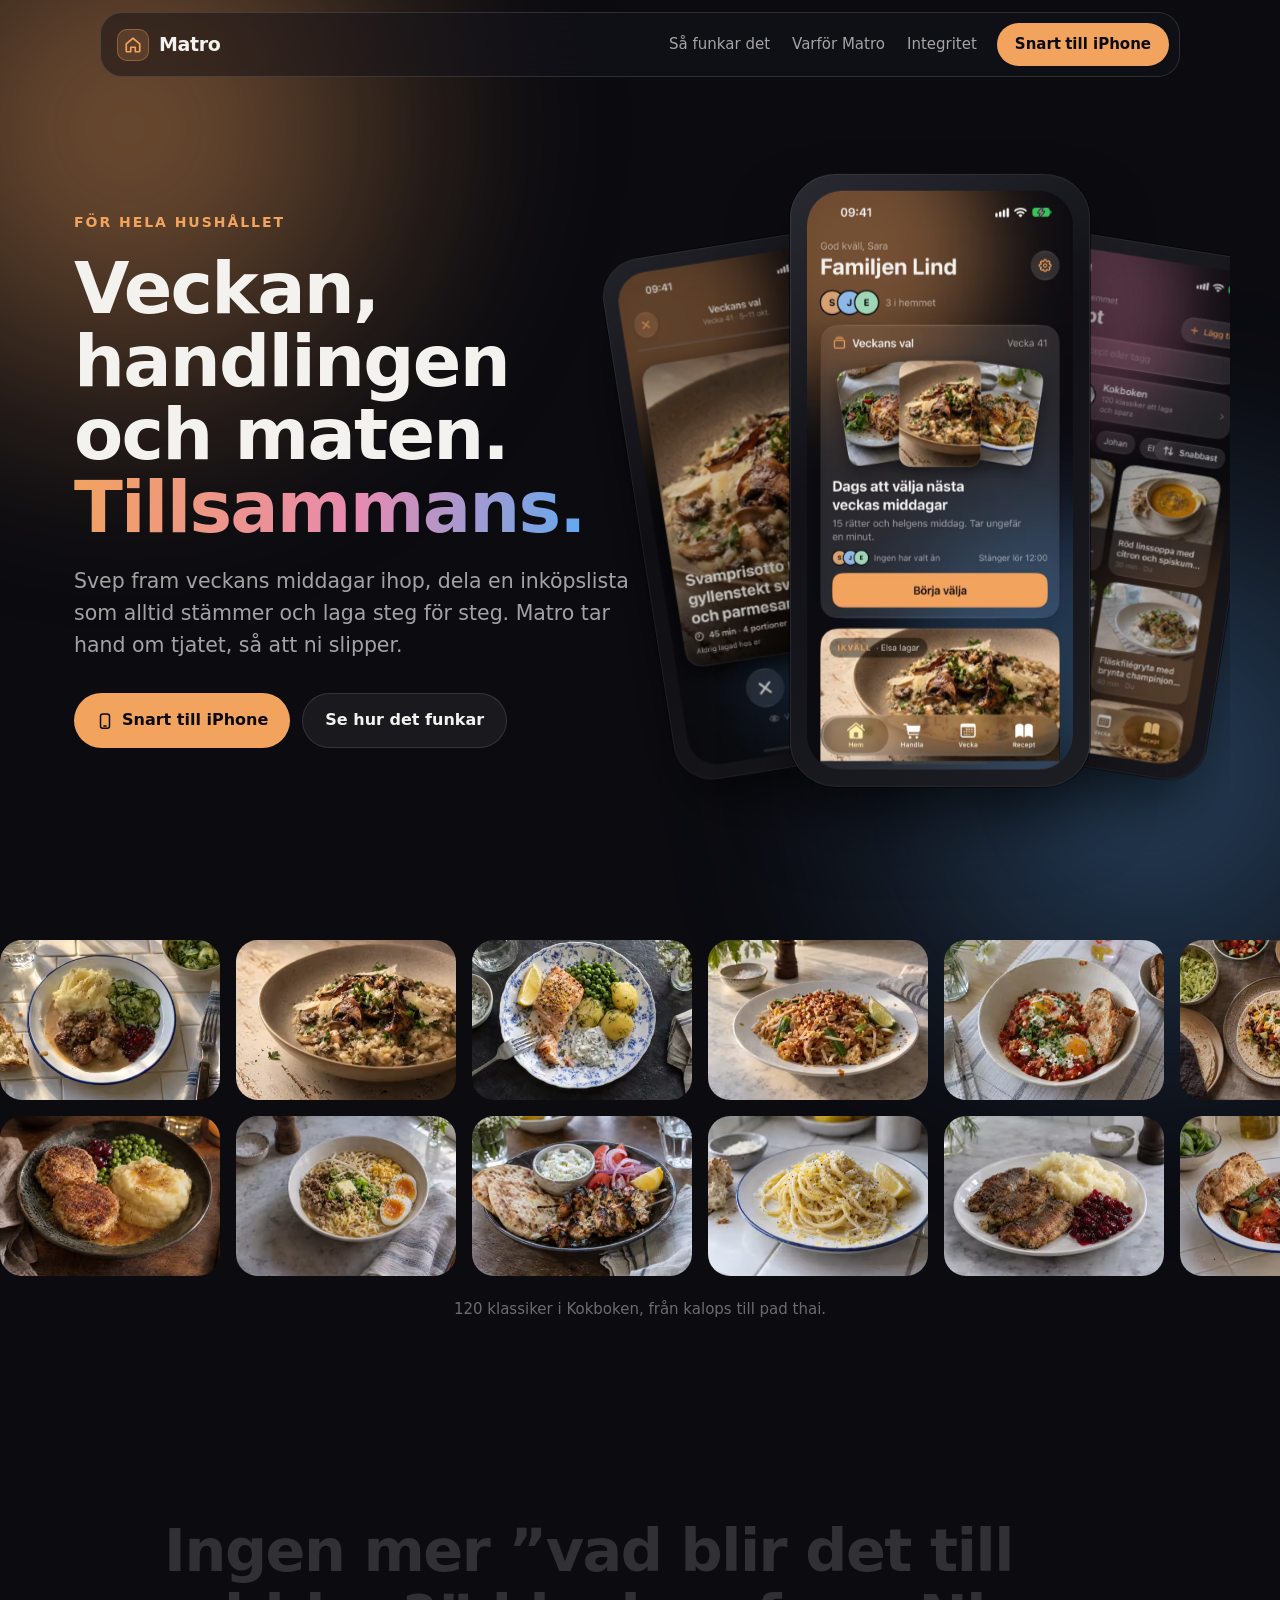
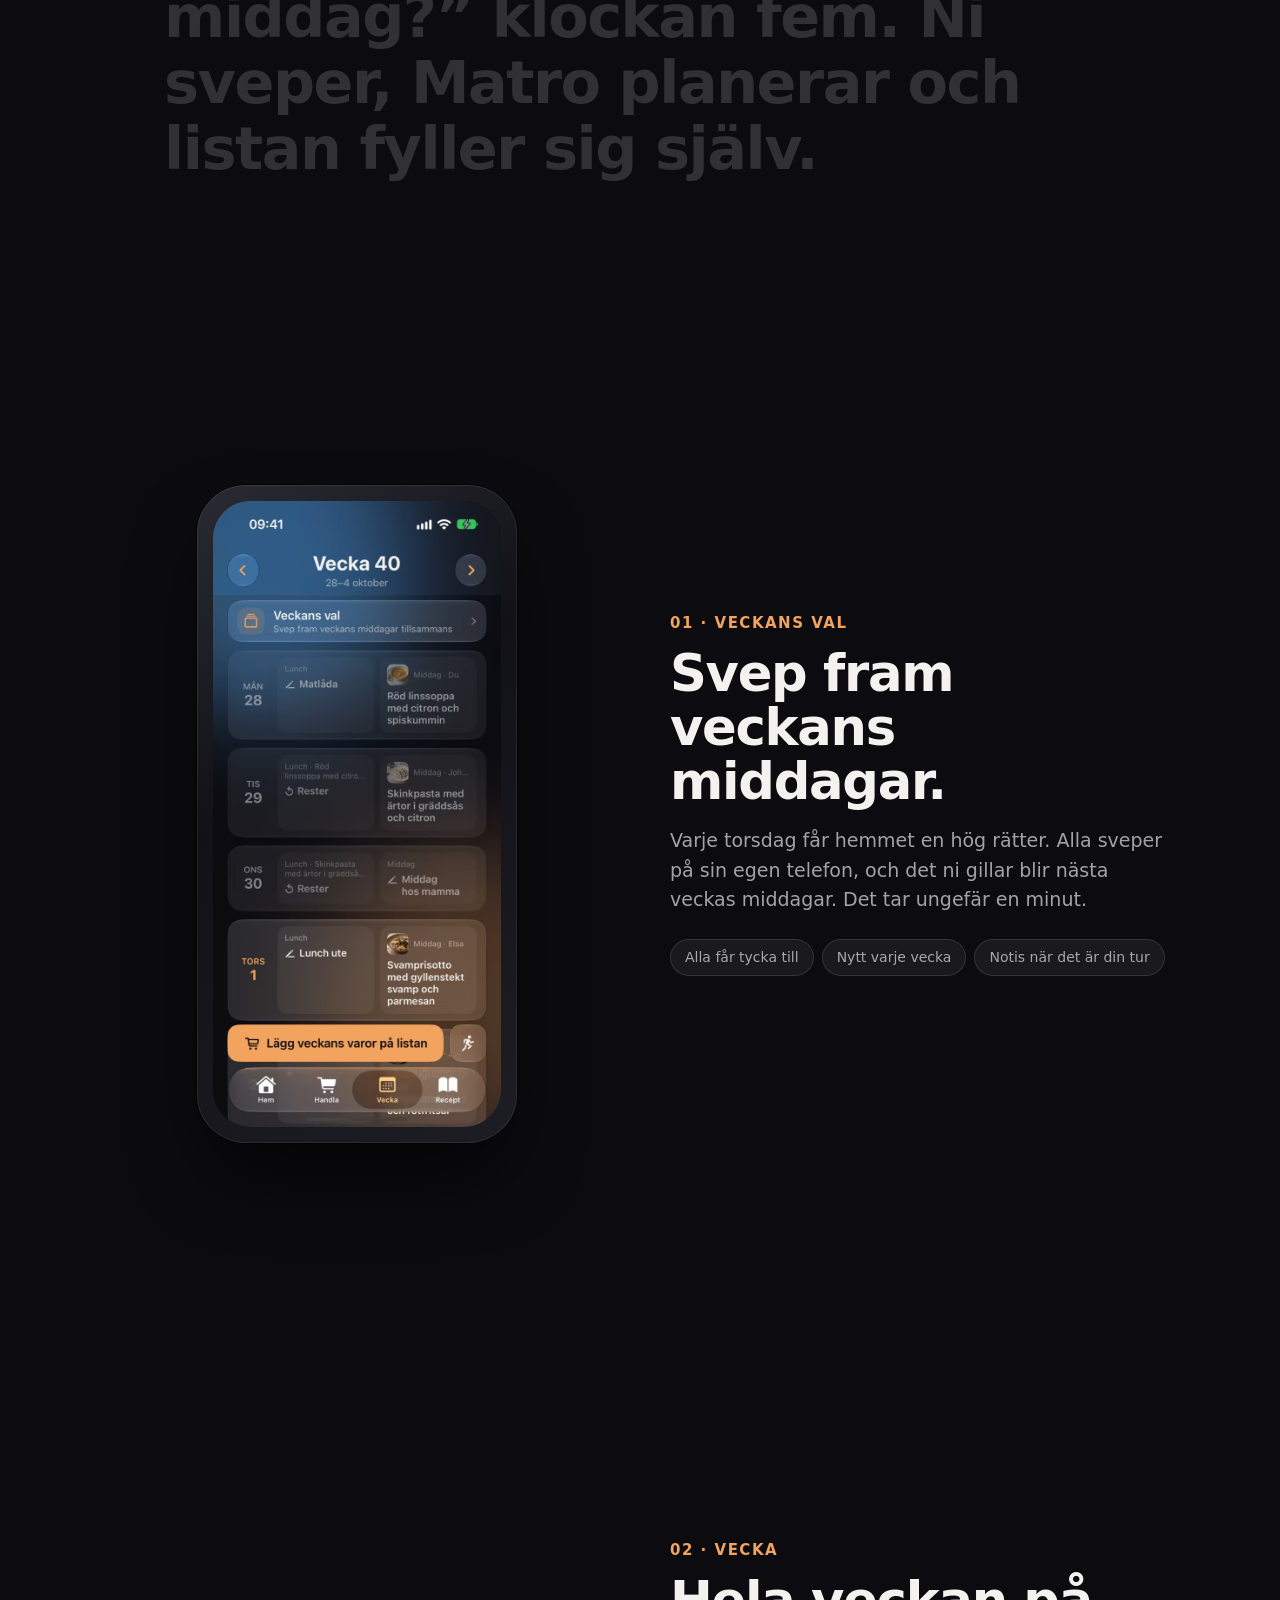
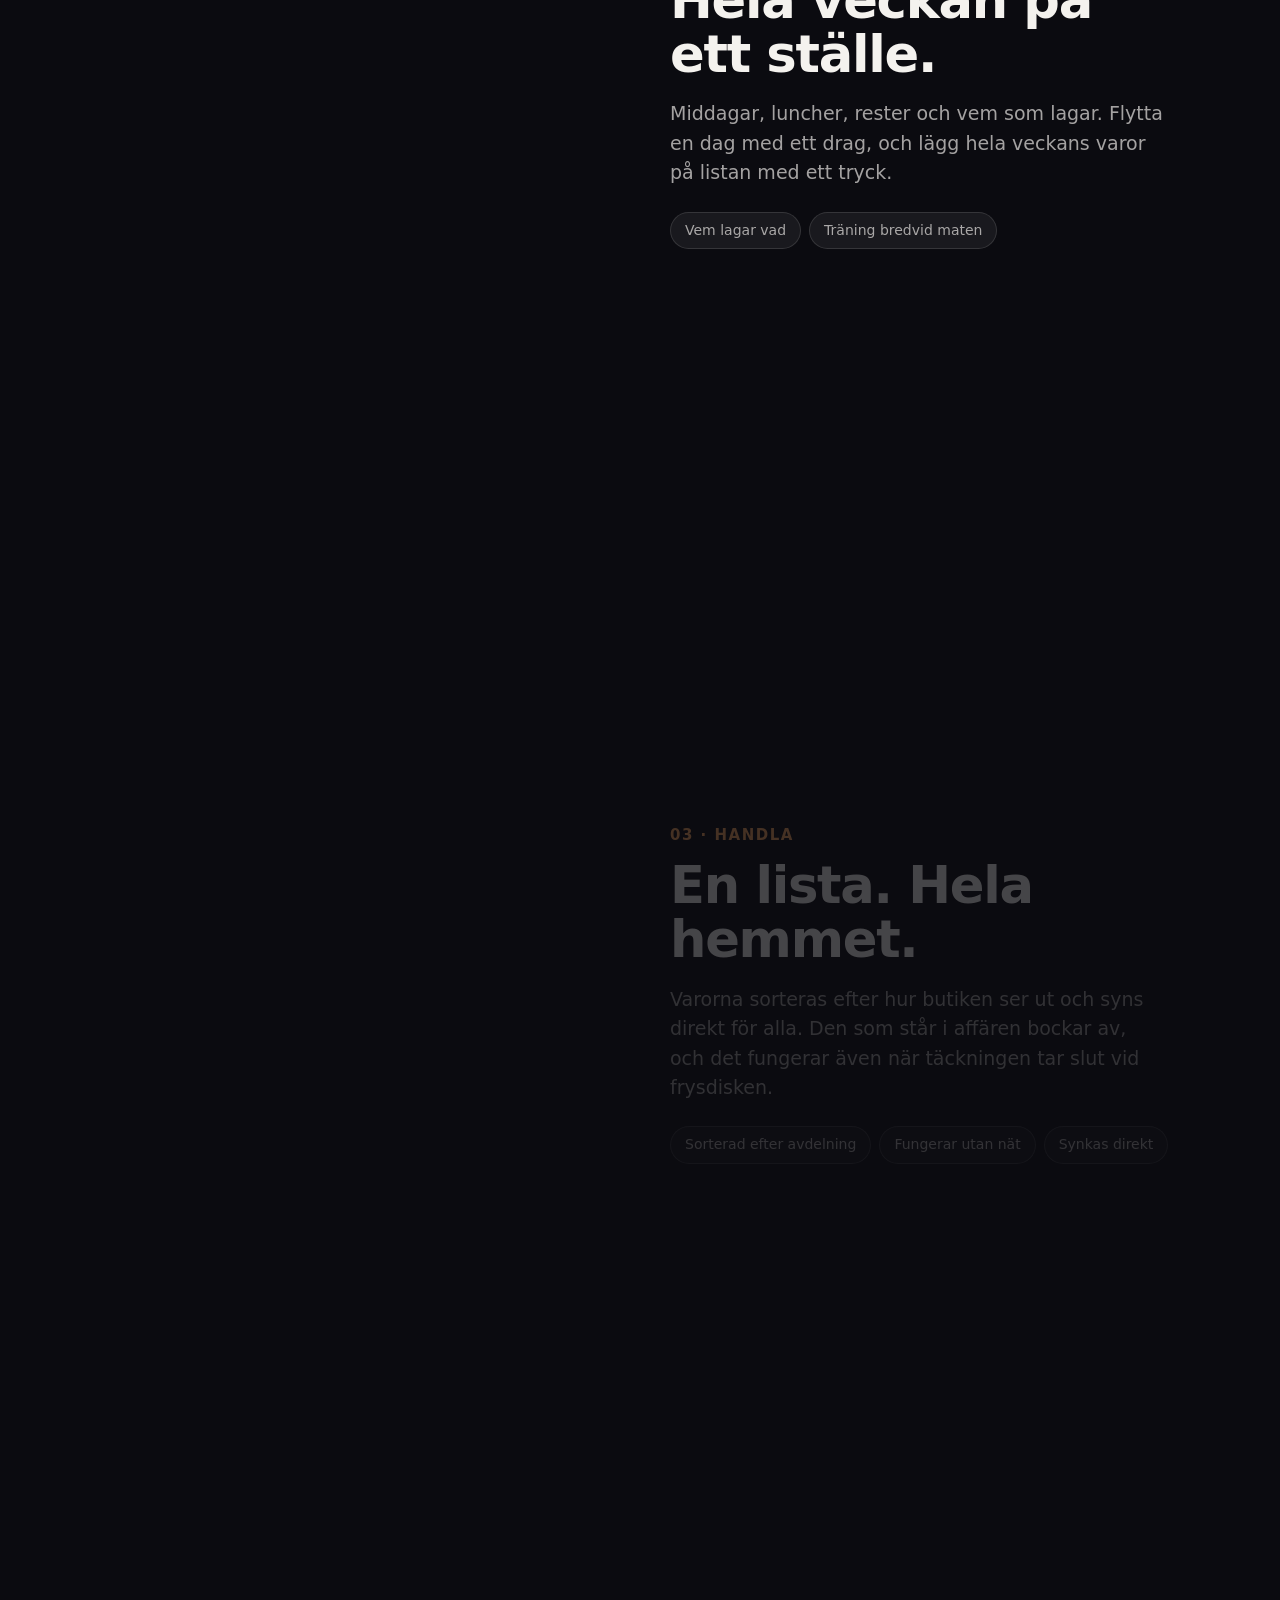
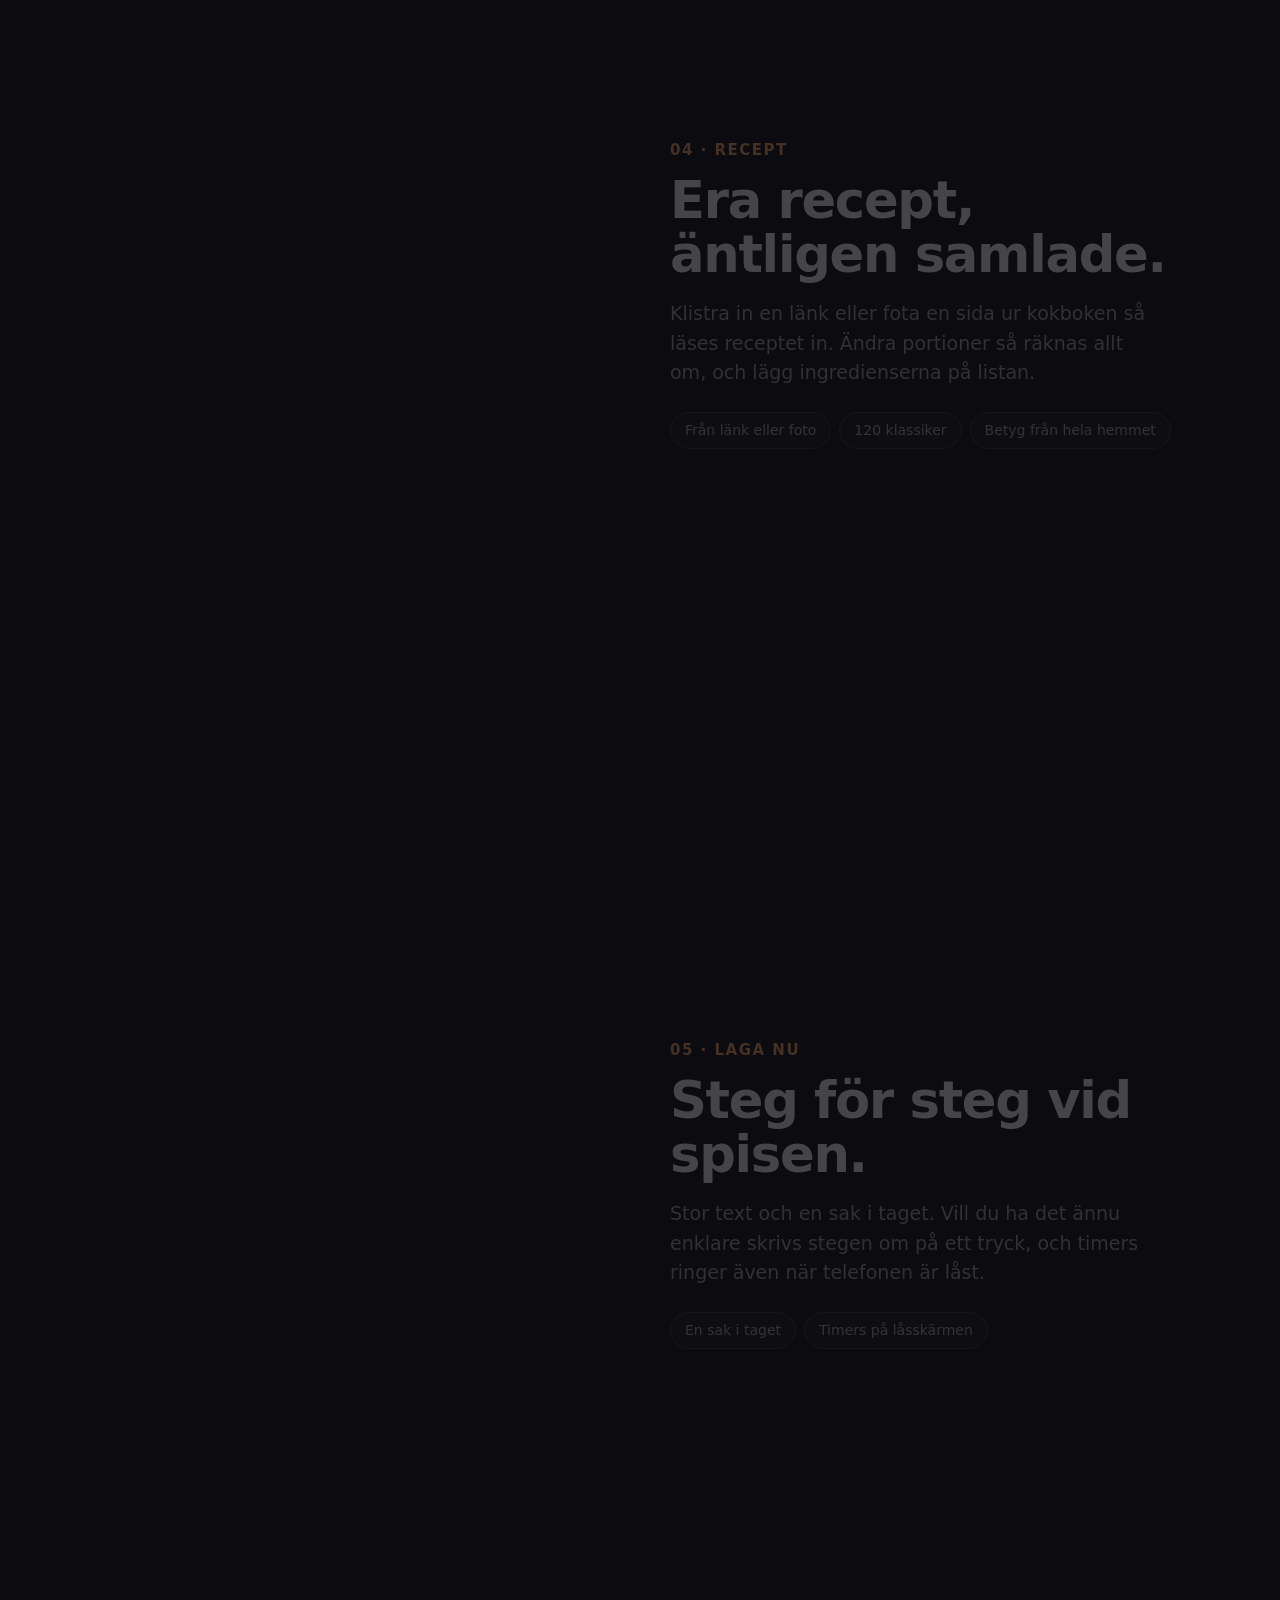
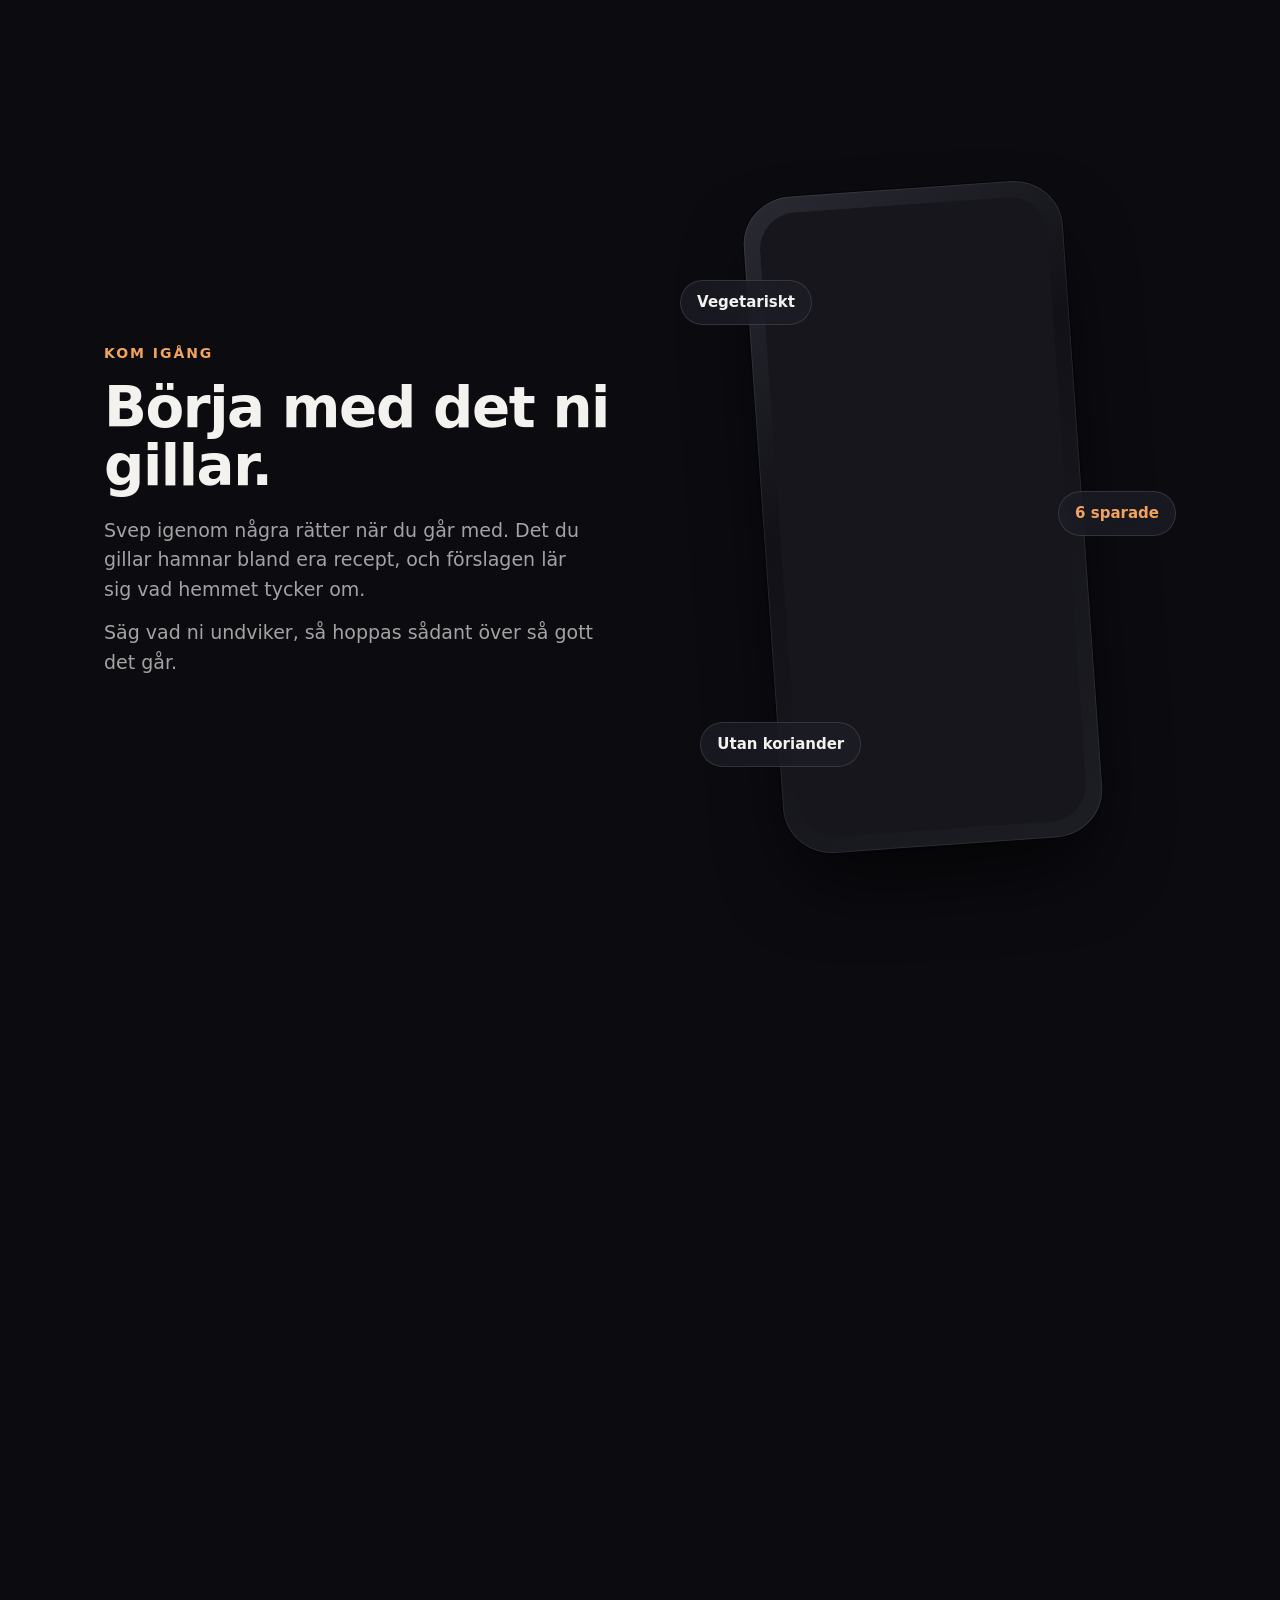
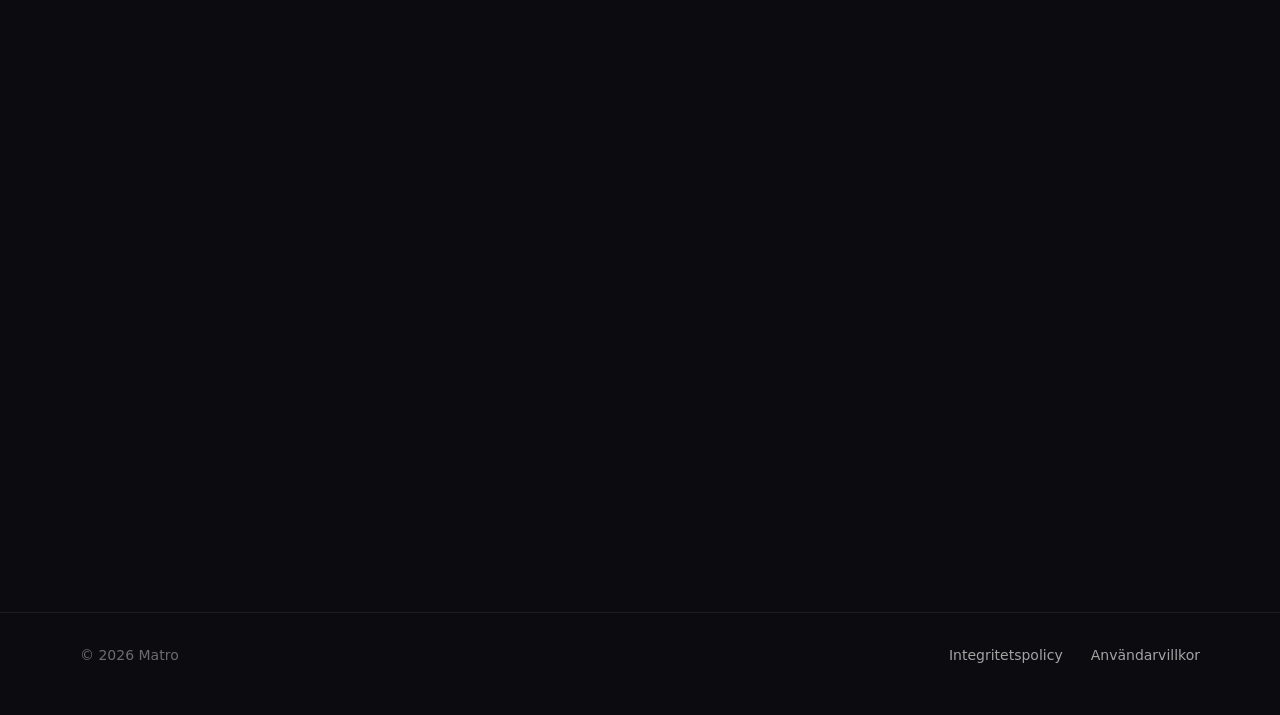
==== commit e727e4d5: "Integritetspolicyn: en lista för det man undviker" ====
--- a/index.html
+++ b/index.html
@@ -111,7 +111,7 @@
       <div class="eyebrow" data-reveal>Kom igång</div>
       <h2 data-reveal style="--delay:.06s">Börja med det ni gillar.</h2>
       <p data-reveal style="--delay:.12s">Svep igenom några rätter när du går med. Det du gillar hamnar bland era recept, och förslagen lär sig vad hemmet tycker om.</p>
-      <p data-reveal style="--delay:.18s">Säg vad ni undviker och vad ni aldrig äter, så hoppas sådant över så gott det går.</p>
+      <p data-reveal style="--delay:.18s">Säg vad ni undviker, så hoppas sådant över så gott det går.</p>
     </div>
     <div class="visual" data-reveal>
       <div class="phone"><picture><source srcset="img/taste-swipe.avif" type="image/avif"><img src="img/taste-swipe.jpg" alt="Svep bland rätter när du går med" loading="lazy" width="662" height="1440" decoding="async"></picture></div>
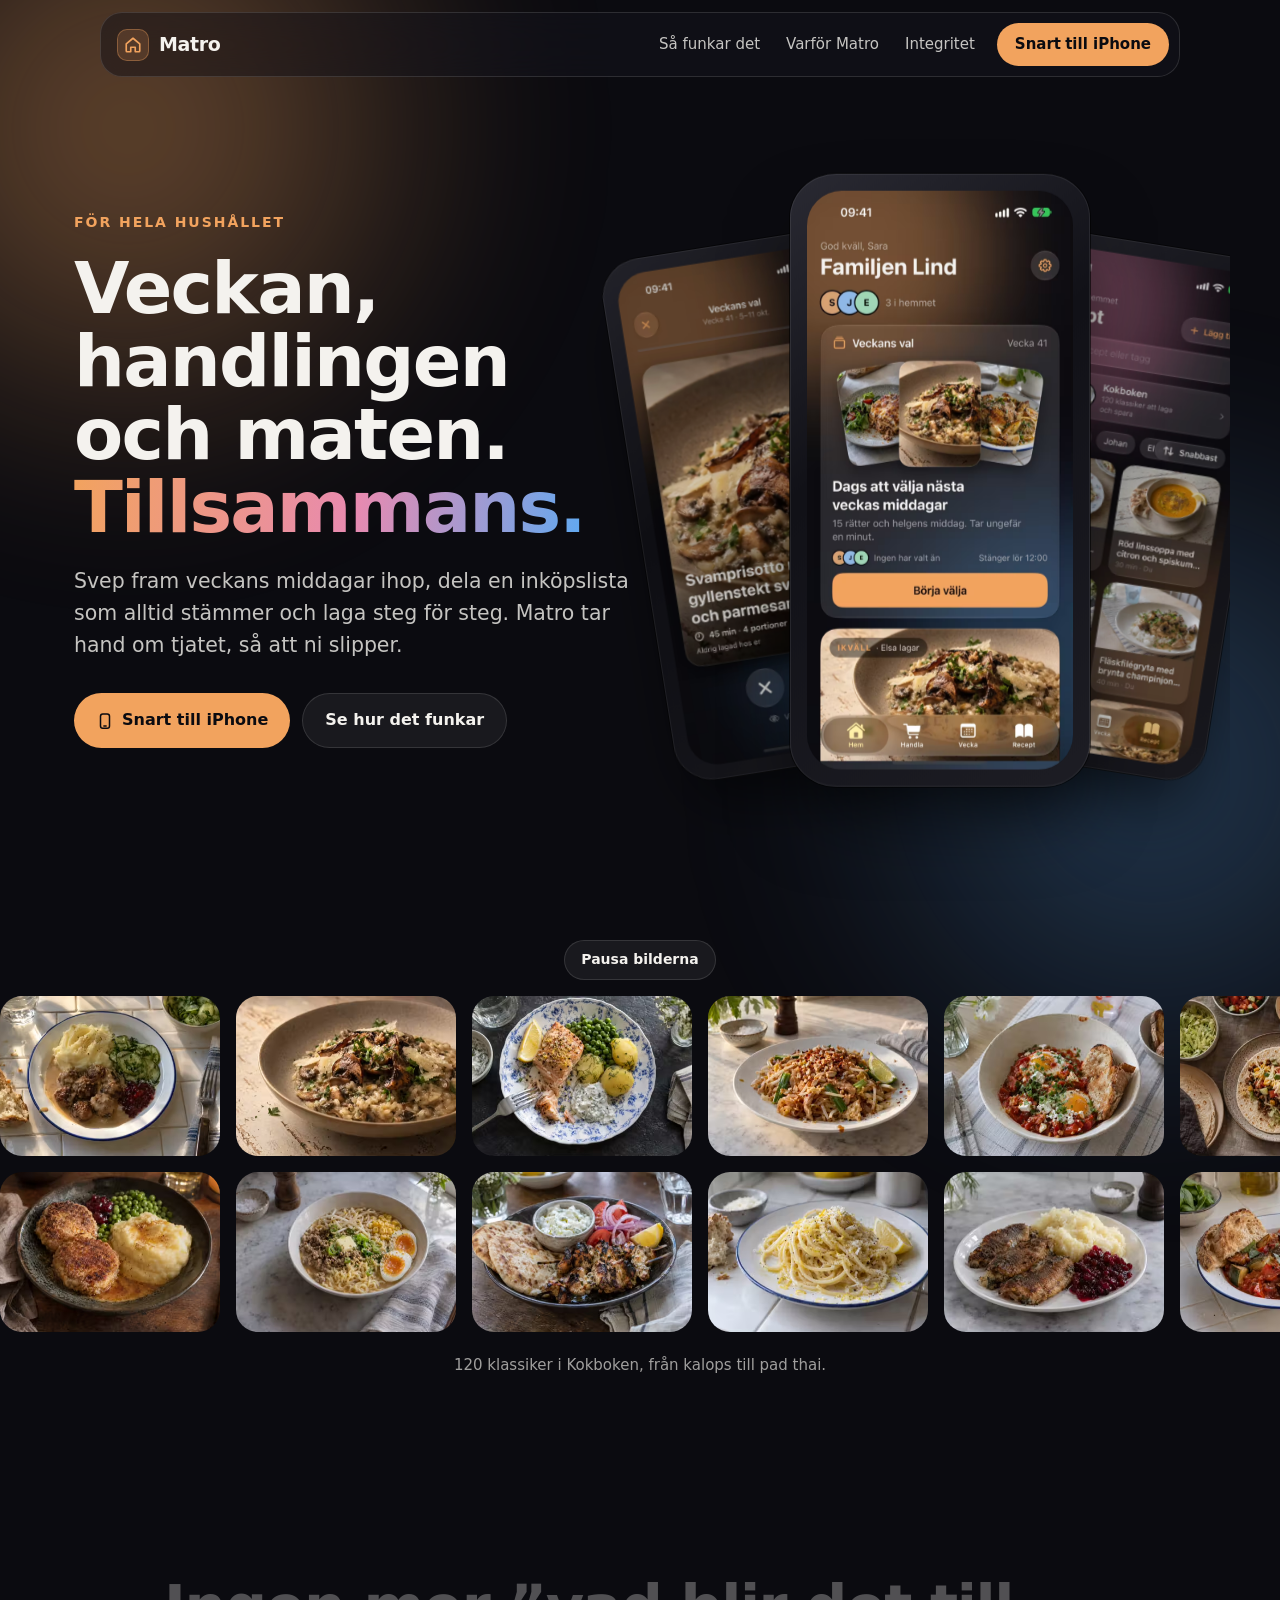
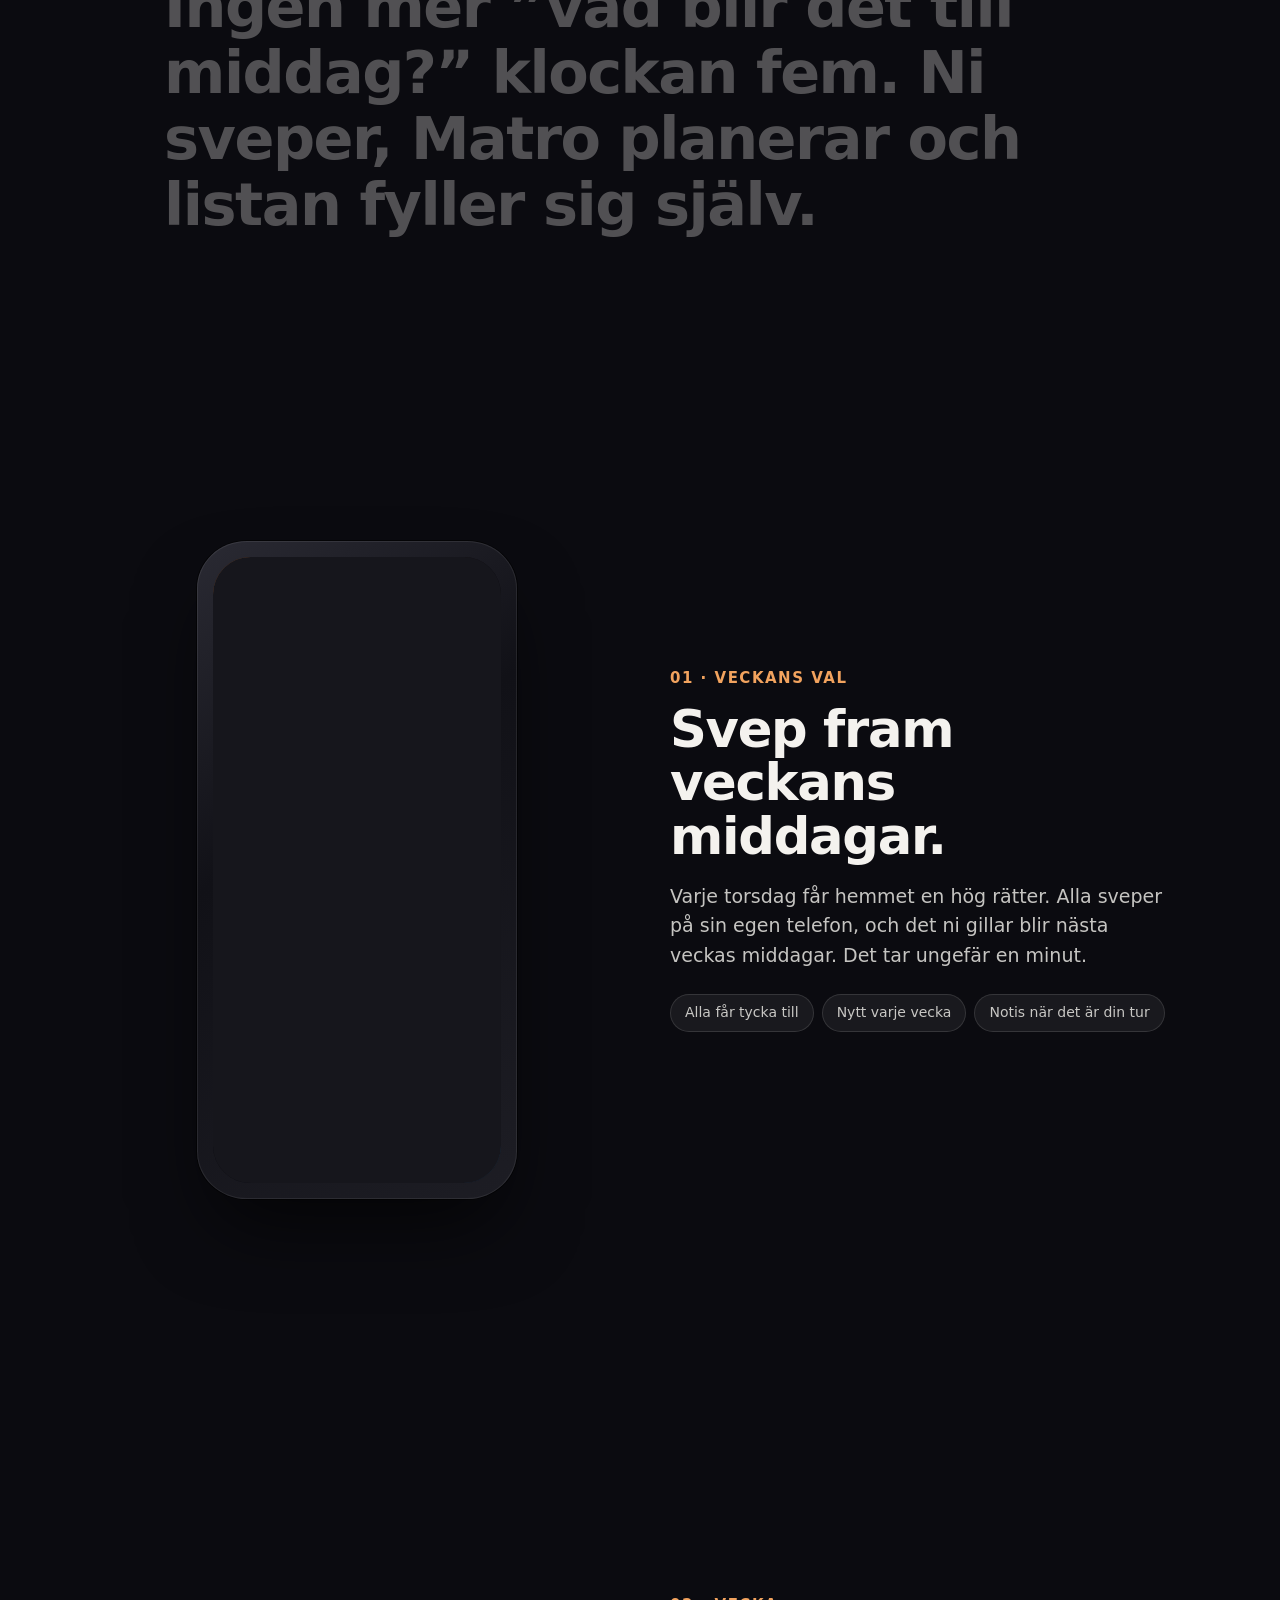
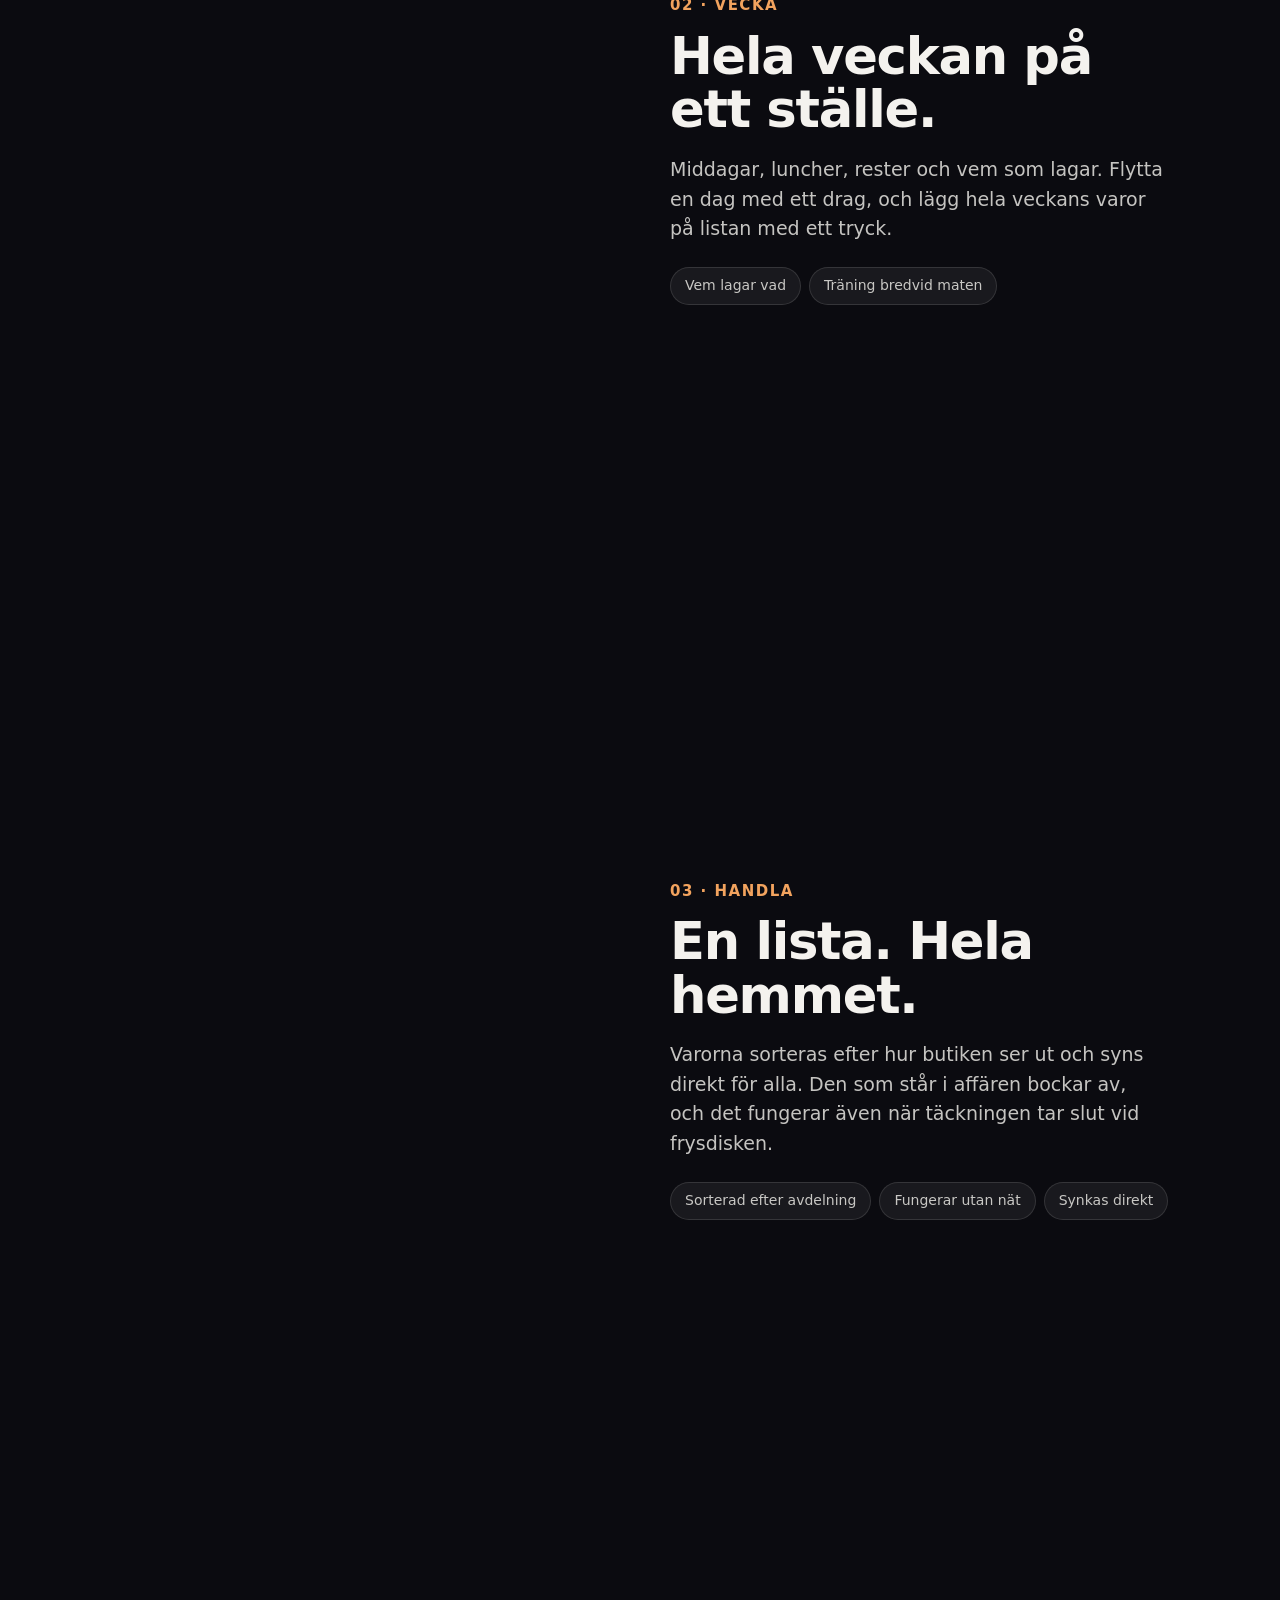
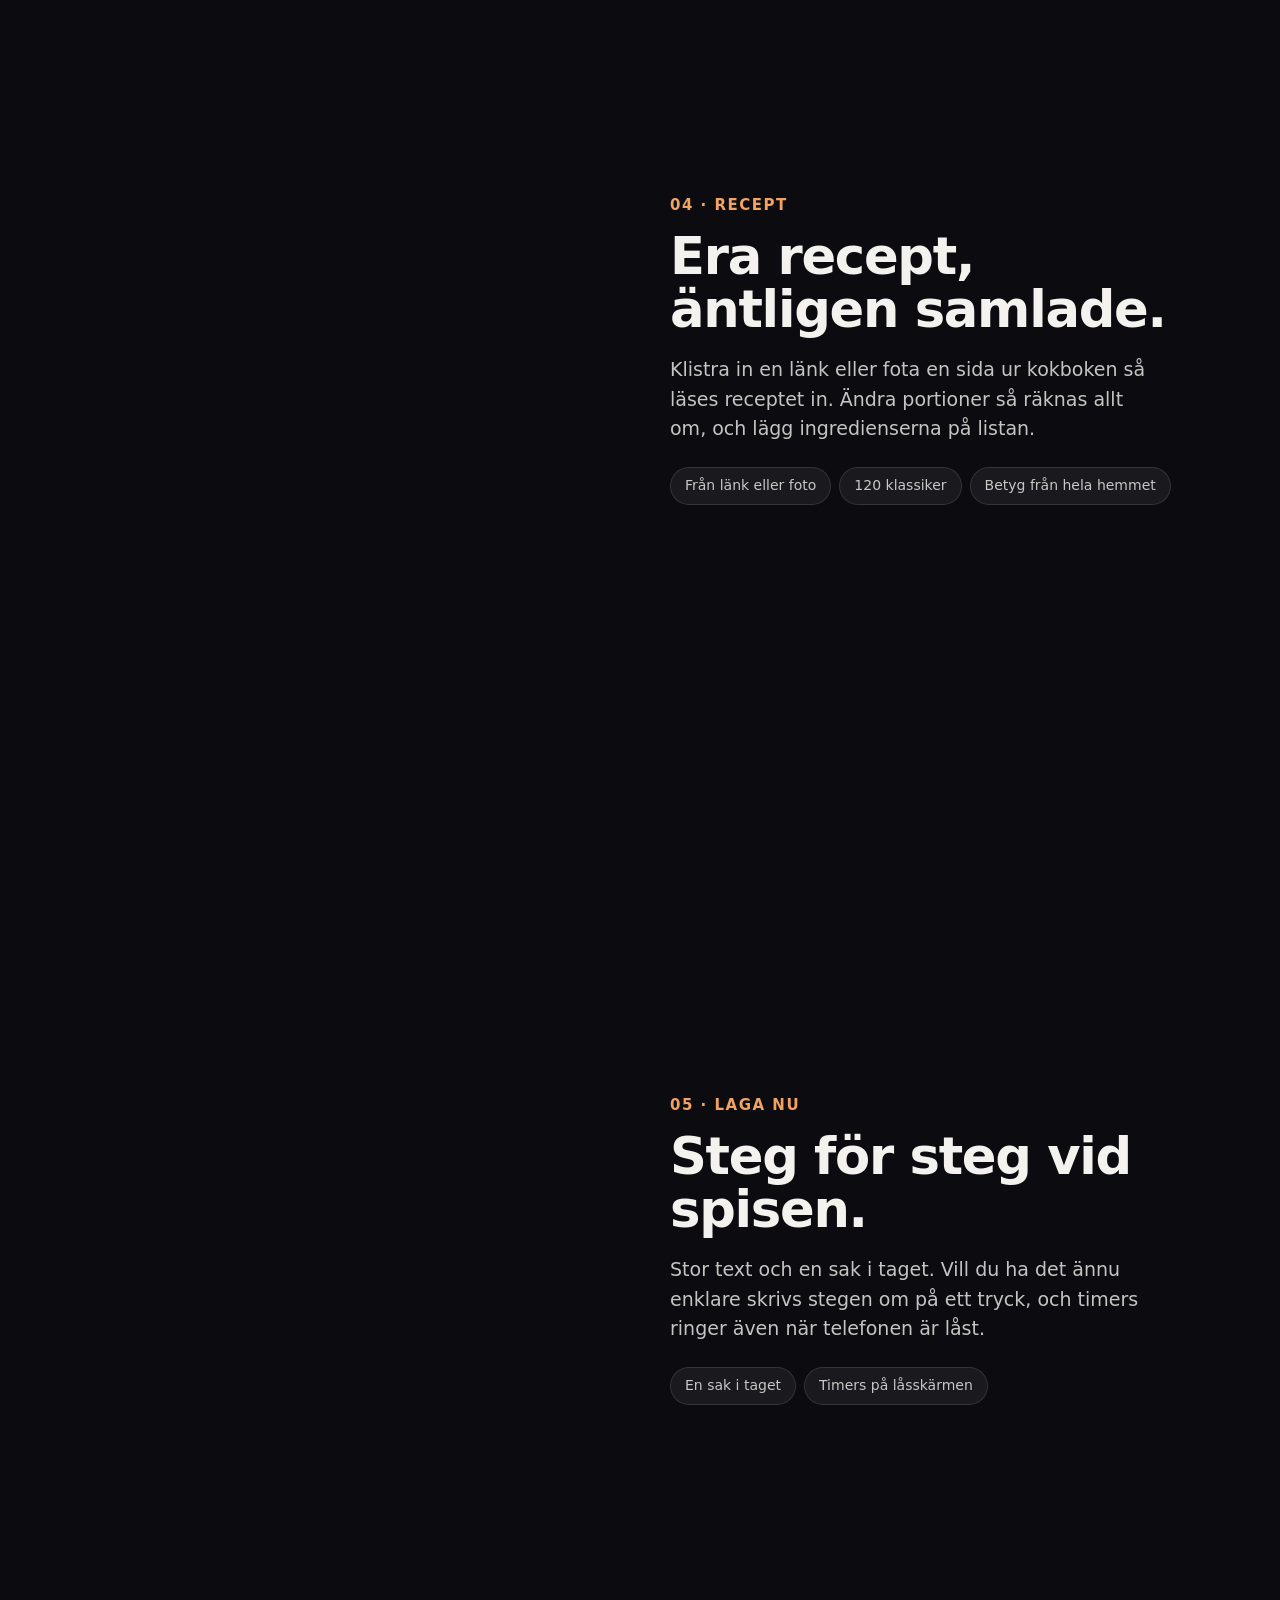
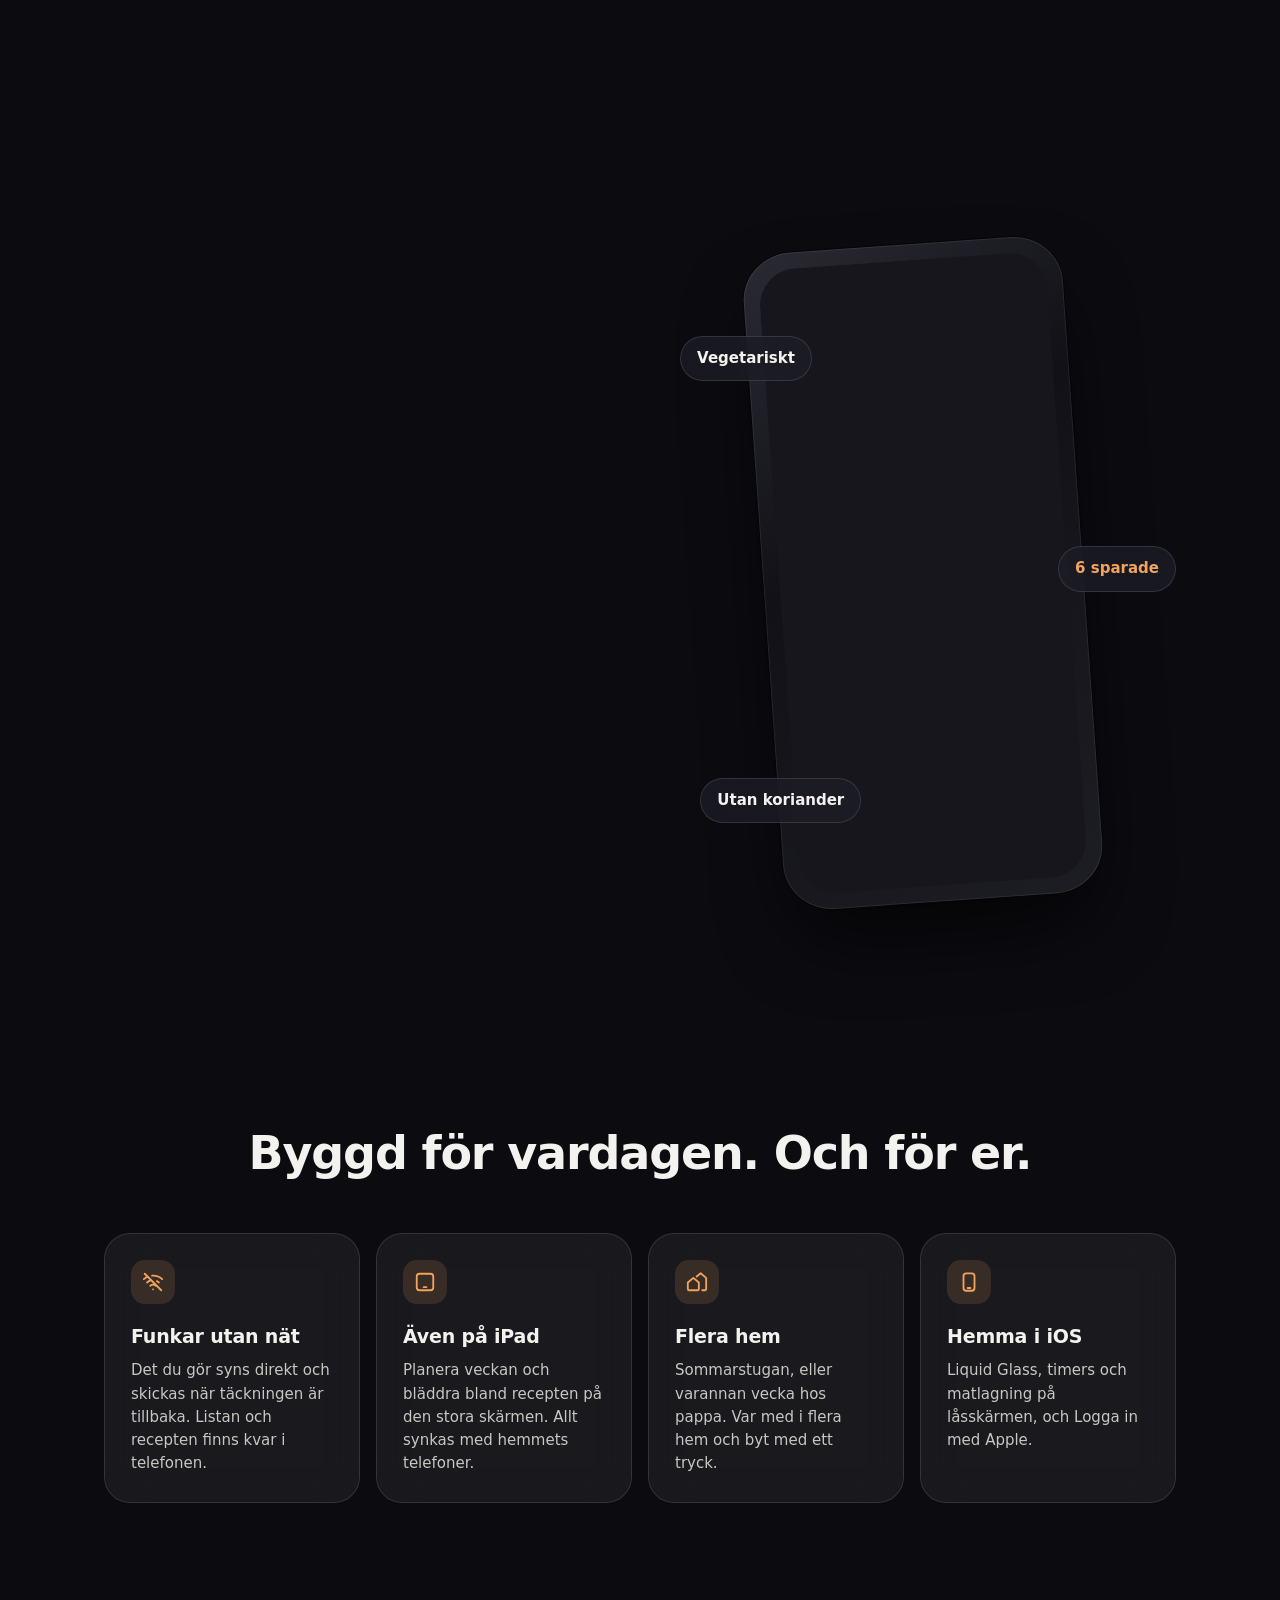
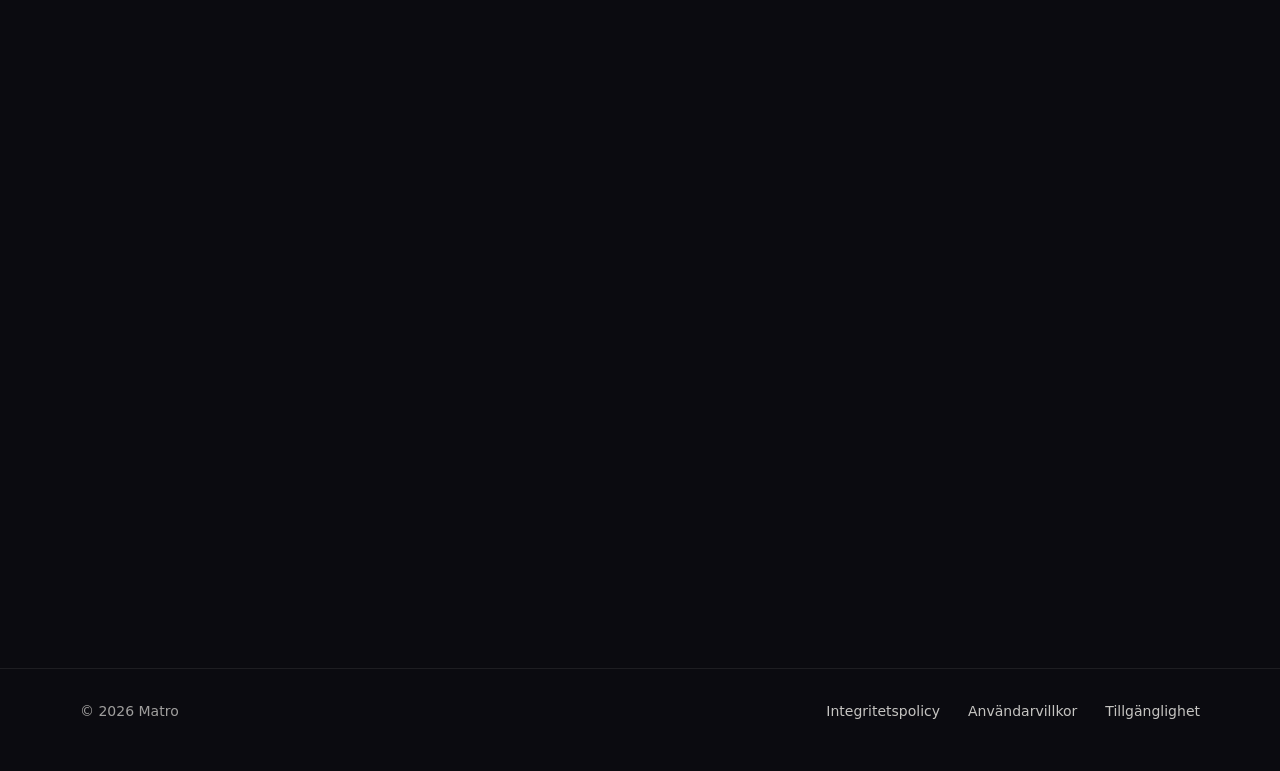
==== commit 7877e64b: "Tillgänglighet: ny sida, och bättre tillgänglighet på hela sajten" ====
--- a/index.html
+++ b/index.html
@@ -11,16 +11,18 @@
 <meta property="og:image" content="img/hem.jpg">
 <link rel="icon" href="data:image/svg+xml,%3Csvg xmlns='http://www.w3.org/2000/svg' viewBox='0 0 32 32'%3E%3Crect width='32' height='32' rx='9' fill='%230B0B10'/%3E%3Cpath d='M7 15 16 7.5 25 15v9a1 1 0 0 1-1 1h-5v-6h-6v6H8a1 1 0 0 1-1-1z' fill='none' stroke='%23F2A35E' stroke-width='2.2' stroke-linejoin='round'/%3E%3C/svg%3E">
 <link rel="stylesheet" href="style.css">
+<script>document.documentElement.classList.add("js")</script>
 </head>
 <body data-tone="warm">
+<a class="skip" href="#innehall">Hoppa till innehållet</a>
 <div class="ambient" aria-hidden="true"><span></span><span></span></div>
 
 <header class="nav">
   <a class="brand" href="./">
-    <span class="brand-mark"><svg width="18" height="18" viewBox="0 0 24 24" fill="none" stroke="currentColor" stroke-width="2.2" stroke-linejoin="round"><path d="M3 10.5 12 3l9 7.5V20a1 1 0 0 1-1 1h-5v-6H9v6H4a1 1 0 0 1-1-1z"/></svg></span>
+    <span class="brand-mark" aria-hidden="true"><svg width="18" height="18" viewBox="0 0 24 24" fill="none" stroke="currentColor" stroke-width="2.2" stroke-linejoin="round"><path d="M3 10.5 12 3l9 7.5V20a1 1 0 0 1-1 1h-5v-6H9v6H4a1 1 0 0 1-1-1z"/></svg></span>
     Matro
   </a>
-  <nav class="links">
+  <nav class="links" aria-label="Meny">
     <a href="#funktioner">Så funkar det</a>
     <a href="#varfor">Varför Matro</a>
     <a href="integritetspolicy">Integritet</a>
@@ -29,18 +31,18 @@
   <div class="progress" aria-hidden="true"></div>
 </header>
 
-<main>
+<main id="innehall">
   <section class="hero">
     <div class="hero-copy">
       <div class="eyebrow" data-reveal>För hela hushållet</div>
       <h1 data-reveal style="--delay:.08s">Veckan, handlingen och maten. <span class="grad">Tillsammans.</span></h1>
       <p class="lead" data-reveal style="--delay:.16s">Svep fram veckans middagar ihop, dela en inköpslista som alltid stämmer och laga steg för steg. Matro tar hand om tjatet, så att ni slipper.</p>
       <div class="actions" data-reveal style="--delay:.24s">
-        <span class="pill primary soon"><svg viewBox="0 0 24 24" fill="none" stroke="currentColor" stroke-width="2" stroke-linecap="round"><rect x="6" y="2.5" width="12" height="19" rx="3"/><path d="M10.5 18.5h3"/></svg>Snart till iPhone</span>
+        <span class="pill primary soon"><svg aria-hidden="true" viewBox="0 0 24 24" fill="none" stroke="currentColor" stroke-width="2" stroke-linecap="round"><rect x="6" y="2.5" width="12" height="19" rx="3"/><path d="M10.5 18.5h3"/></svg>Snart till iPhone</span>
         <a class="pill ghost" href="#funktioner">Se hur det funkar</a>
       </div>
     </div>
-    <div class="stage" aria-label="Skärmbilder från Matro">
+    <div class="stage" role="group" aria-label="Skärmbilder från Matro">
       <div class="phone left"><picture><source srcset="img/veckans-val.avif" type="image/avif"><img src="img/veckans-val.jpg" alt="Veckans val: en rätt att svepa på" width="662" height="1440" decoding="async"></picture></div>
       <div class="phone right"><picture><source srcset="img/recept.avif" type="image/avif"><img src="img/recept.jpg" alt="Hemmets recept med bilder" width="662" height="1440" decoding="async"></picture></div>
       <div class="phone center"><picture><source srcset="img/hem.avif" type="image/avif"><img src="img/hem.jpg" alt="Hem: veckans val och kvällens middag" width="662" height="1440" decoding="async" fetchpriority="high"></picture></div>
@@ -48,6 +50,7 @@
   </section>
 
   <section class="strip" aria-label="Rätter i Kokboken">
+    <button class="strip-pause pill ghost" type="button">Pausa bilderna</button>
     <div class="row" data-dishes="kottbullar-potatismos svamprisotto ugnsbakad-lax-citron-dill pad-thai shakshuka tacos-kottfars spaghetti-carbonara kalops butter-chicken pannkakor"></div>
     <div class="row" data-dishes="wallenbergare miso-ramen kycklingsouvlaki-tzatziki pasta-al-limone stekt-stromming-potatismos ratatouille hemgjord-pizza tom-kha-gai paella pumpasoppa"></div>
     <p class="caption">120 klassiker i Kokboken, från kalops till pad thai.</p>
@@ -125,22 +128,22 @@
     <h2 data-reveal>Byggd för vardagen. Och för er.</h2>
     <div class="grid">
       <div class="card" data-reveal>
-        <div class="icon"><svg viewBox="0 0 24 24" fill="none" stroke="currentColor" stroke-width="2" stroke-linecap="round" stroke-linejoin="round"><path d="M2 8.8a15 15 0 0 1 4.2-2.7M22 8.8a15 15 0 0 0-11-3.7"/><path d="M5.5 12.5a10 10 0 0 1 3.4-1.9M18.5 12.5a10 10 0 0 0-2.3-1.4"/><path d="M9 16a5 5 0 0 1 6 0"/><path d="M12 20h.01"/><path d="m3 3 18 18"/></svg></div>
+        <div class="icon" aria-hidden="true"><svg viewBox="0 0 24 24" fill="none" stroke="currentColor" stroke-width="2" stroke-linecap="round" stroke-linejoin="round"><path d="M2 8.8a15 15 0 0 1 4.2-2.7M22 8.8a15 15 0 0 0-11-3.7"/><path d="M5.5 12.5a10 10 0 0 1 3.4-1.9M18.5 12.5a10 10 0 0 0-2.3-1.4"/><path d="M9 16a5 5 0 0 1 6 0"/><path d="M12 20h.01"/><path d="m3 3 18 18"/></svg></div>
         <h3>Funkar utan nät</h3>
         <p>Det du gör syns direkt och skickas när täckningen är tillbaka. Listan och recepten finns kvar i telefonen.</p>
       </div>
       <div class="card" data-reveal style="--delay:.08s">
-        <div class="icon"><svg viewBox="0 0 24 24" fill="none" stroke="currentColor" stroke-width="2" stroke-linecap="round" stroke-linejoin="round"><rect x="3" y="3" width="18" height="18" rx="3"/><path d="M10.5 17.5h3"/></svg></div>
+        <div class="icon" aria-hidden="true"><svg viewBox="0 0 24 24" fill="none" stroke="currentColor" stroke-width="2" stroke-linecap="round" stroke-linejoin="round"><rect x="3" y="3" width="18" height="18" rx="3"/><path d="M10.5 17.5h3"/></svg></div>
         <h3>Även på iPad</h3>
         <p>Planera veckan och bläddra bland recepten på den stora skärmen. Allt synkas med hemmets telefoner.</p>
       </div>
       <div class="card" data-reveal style="--delay:.16s">
-        <div class="icon"><svg viewBox="0 0 24 24" fill="none" stroke="currentColor" stroke-width="2" stroke-linejoin="round"><path d="M2 12.5 8 7.5l6 5V20a1 1 0 0 1-1 1H3a1 1 0 0 1-1-1z"/><path d="M11 6.5 16 2.5l6 5V20a1 1 0 0 1-1 1h-4"/></svg></div>
+        <div class="icon" aria-hidden="true"><svg viewBox="0 0 24 24" fill="none" stroke="currentColor" stroke-width="2" stroke-linejoin="round"><path d="M2 12.5 8 7.5l6 5V20a1 1 0 0 1-1 1H3a1 1 0 0 1-1-1z"/><path d="M11 6.5 16 2.5l6 5V20a1 1 0 0 1-1 1h-4"/></svg></div>
         <h3>Flera hem</h3>
         <p>Sommarstugan, eller varannan vecka hos pappa. Var med i flera hem och byt med ett tryck.</p>
       </div>
       <div class="card" data-reveal style="--delay:.24s">
-        <div class="icon"><svg viewBox="0 0 24 24" fill="none" stroke="currentColor" stroke-width="2" stroke-linecap="round" stroke-linejoin="round"><rect x="6" y="2.5" width="12" height="19" rx="3"/><path d="M10.5 18.5h3"/></svg></div>
+        <div class="icon" aria-hidden="true"><svg viewBox="0 0 24 24" fill="none" stroke="currentColor" stroke-width="2" stroke-linecap="round" stroke-linejoin="round"><rect x="6" y="2.5" width="12" height="19" rx="3"/><path d="M10.5 18.5h3"/></svg></div>
         <h3>Hemma i iOS</h3>
         <p>Liquid Glass, timers och matlagning på låsskärmen, och Logga in med Apple.</p>
       </div>
@@ -148,7 +151,7 @@
   </section>
 
   <section class="closing" id="snart">
-    <div class="mark" data-reveal><svg viewBox="0 0 24 24" fill="none" stroke="currentColor" stroke-width="2" stroke-linejoin="round"><path d="M3 10.5 12 3l9 7.5V20a1 1 0 0 1-1 1h-5v-6H9v6H4a1 1 0 0 1-1-1z"/></svg></div>
+    <div class="mark" data-reveal aria-hidden="true"><svg viewBox="0 0 24 24" fill="none" stroke="currentColor" stroke-width="2" stroke-linejoin="round"><path d="M3 10.5 12 3l9 7.5V20a1 1 0 0 1-1 1h-5v-6H9v6H4a1 1 0 0 1-1-1z"/></svg></div>
     <h2 data-reveal style="--delay:.06s">Snart till iPhone och iPad.</h2>
     <p data-reveal style="--delay:.12s">Matro testas just nu av vänner och familj. Vill du vara med från start? Hör av dig till <span class="contact">team.app.consortium{at}gmail{dot}com</span>.</p>
   </section>
@@ -160,6 +163,7 @@
     <span class="spacer"></span>
     <a href="integritetspolicy">Integritetspolicy</a>
     <a href="anvandarvillkor">Användarvillkor</a>
+    <a href="tillganglighet">Tillgänglighet</a>
   </div>
 </footer>
 
--- a/style.css
+++ b/style.css
@@ -1 +1 @@
-:root{color-scheme: dark;--ground: #0B0B10;--text: #F4F2EE;--text-2: rgba(244,242,238,0.66);--text-3: rgba(244,242,238,0.42);--accent: #F2A35E;--warm: #F2A35E;--cool: #5EAAF2;--green: #7ED4A6;--pink: #E88AB0;--glass: rgba(255,255,255,0.06);--glass-edge: rgba(255,255,255,0.12);--tone-a: var(--warm);--tone-b: var(--cool);--radius: 26px;--ease: cubic-bezier(.2,.8,.2,1)}*{box-sizing: border-box}html{scroll-behavior: smooth}body{margin: 0;background: var(--ground);color: var(--text);font: 17px/1.55 -apple-system,BlinkMacSystemFont,"SF Pro Text",Inter,"Segoe UI",system-ui,sans-serif;-webkit-font-smoothing: antialiased}html,body{overflow-x: hidden;overflow-x: clip}.hero,.split,.closing{overflow-x: clip}img{display: block;max-width: 100%;height: auto}a{color: inherit}h1,h2,h3{font-family: -apple-system,BlinkMacSystemFont,"SF Pro Display",Inter,system-ui,sans-serif;letter-spacing: -0.025em;margin: 0}.ambient{position: fixed;inset: -20vmax;z-index: -1;pointer-events: none;filter: blur(90px);opacity: .55}.ambient span{position: absolute;width: 60vmax;height: 60vmax;border-radius: 50%;transition: background 1.2s var(--ease);animation: drift 26s ease-in-out infinite alternate}.ambient span:nth-child(1){left: 0;top: 0;background: radial-gradient(closest-side,var(--tone-a),transparent)}.ambient span:nth-child(2){right: 0;bottom: 0;background: radial-gradient(closest-side,var(--tone-b),transparent);animation-delay: -13s;opacity: .7}@keyframes drift{to{transform: translate(8vmax,6vmax) scale(1.08)}}body[data-tone="cool"]{--tone-a: var(--cool);--tone-b: var(--warm)}body[data-tone="green"]{--tone-a: var(--green);--tone-b: var(--cool)}body[data-tone="pink"]{--tone-a: var(--pink);--tone-b: var(--warm)}.nav{position: fixed;top: 12px;left: 50%;transform: translateX(-50%);z-index: 10;width: min(1080px,calc(100% - 24px));display: flex;align-items: center;gap: 20px;padding: 10px 10px 10px 16px;border-radius: 22px;background: rgba(20,20,28,0.55);border: 1px solid var(--glass-edge);backdrop-filter: blur(24px) saturate(1.4);-webkit-backdrop-filter: blur(24px) saturate(1.4)}.nav .brand{display: flex;align-items: center;gap: 10px;font-weight: 700;font-size: 19px;text-decoration: none;letter-spacing: -0.02em}.brand-mark{width: 32px;height: 32px;border-radius: 10px;display: grid;place-items: center;background: rgba(242,163,94,0.18);border: 1px solid rgba(242,163,94,0.35);color: var(--accent)}.nav .links{display: flex;gap: 22px;margin-left: auto;font-size: 15px;color: var(--text-2)}.nav .links a{text-decoration: none;transition: color .2s}.nav .links a:hover{color: var(--text)}.nav .progress{position: absolute;left: 18px;right: 18px;bottom: -1px;height: 2px;border-radius: 2px;background: var(--accent);transform-origin: left;transform: scaleX(var(--progress,0));opacity: .8}.pill{display: inline-flex;align-items: center;gap: 8px;padding: 10px 18px;border-radius: 999px;font-weight: 600;font-size: 15px;text-decoration: none;white-space: nowrap}.pill.primary{background: var(--accent);color: var(--ground)}.pill.ghost{background: var(--glass);border: 1px solid var(--glass-edge);color: var(--text)}.nav .pill{gap: .28em}@media (max-width: 720px){.nav .links{display: none}.nav .pill{margin-left: auto}}@media (max-width: 360px){.nav{gap: 10px}.nav .pill{padding: 9px 14px;font-size: 14px}.nav .pill .more{display: none}}.hero{min-height: 100svh;display: grid;grid-template-columns: 1.05fr 1fr;align-items: center;gap: 40px;max-width: 1180px;margin: 0 auto;padding: 120px 24px 60px}.hero-copy{position: relative;z-index: 4}.eyebrow{color: var(--accent);font-weight: 600;font-size: 14px;letter-spacing: .14em;text-transform: uppercase}.hero h1{font-size: clamp(42px,5.6vw,80px);line-height: 1.02;margin: 18px 0 22px}.grad{background: linear-gradient(100deg,var(--warm),var(--pink) 55%,var(--cool));-webkit-background-clip: text;background-clip: text;color: transparent}.lead{font-size: clamp(18px,1.6vw,21px);color: var(--text-2);max-width: 30em;margin: 0 0 32px}.actions{display: flex;flex-wrap: wrap;gap: 12px}.actions .pill{padding: 14px 22px;font-size: 16px}.soon{cursor: default}.soon svg{width: 18px;height: 18px}.stage{position: relative;height: min(720px,78svh);perspective: 1400px}.stage .phone{position: absolute;top: 50%;left: 50%;width: min(300px,38vw);transform-style: preserve-3d;will-change: transform}.stage .phone.center{z-index: 3}.stage .phone.left,.stage .phone.right{z-index: 2;filter: brightness(.82)}@media (max-width: 900px){.hero{grid-template-columns: 1fr;text-align: left;padding-top: 110px}.stage{height: 560px}.stage .phone{width: 230px}}.phone{border-radius: 15.5% / 7.2%;padding: 3.2%;background: linear-gradient(145deg,#2a2a33,#111117 40%,#1d1d24);box-shadow: 0 40px 80px -20px rgba(0,0,0,.7),0 0 0 1px rgba(255,255,255,.08) inset,0 0 0 1px rgba(0,0,0,.6)}.phone img{display: block;width: 100%;height: auto;aspect-ratio: 662 / 1440;object-fit: cover;border-radius: 13% / 6%;background: #16161c}.phone picture{display: block}.strip{padding: 40px 0 20px;overflow: hidden}.strip .row{display: flex;gap: 16px;width: max-content;animation: slide 60s linear infinite}.strip .row + .row{margin-top: 16px;animation-direction: reverse;animation-duration: 70s}.strip img{width: 220px;height: 160px;object-fit: cover;border-radius: 22px}@keyframes slide{to{transform: translateX(-50%)}}.strip:hover .row{animation-play-state: paused}.caption{text-align: center;color: var(--text-3);font-size: 15px;margin-top: 22px}@media (max-width: 720px){.strip img{width: 160px;height: 120px;border-radius: 18px}}.statement{max-width: 1000px;margin: 0 auto;padding: 18vh 24px}.statement p{font-size: clamp(32px,4.6vw,60px);line-height: 1.12;font-weight: 700;letter-spacing: -0.025em;margin: 0}.statement .w{opacity: .16;transition: opacity .35s linear}.statement .w.on{opacity: 1}.statement .w.hl.on{color: var(--accent)}.story{position: relative;display: grid;grid-template-columns: 1fr 1fr;gap: 60px;max-width: 1120px;margin: 0 auto;padding: 0 24px}.story-phone{position: sticky;top: 0;height: 100svh;display: grid;place-items: center}.story-phone .phone{position: relative;width: min(320px,30vw,calc((100svh - 150px) * 0.46));margin-top: 40px}.story-phone .screens{position: relative}.story-phone .screens>*{display: block;opacity: 0;transform: scale(.96) translateY(10px);transition: opacity .6s var(--ease),transform .8s var(--ease)}.story-phone .screens>*:not(:first-child){position: absolute;inset: 0}.story-phone .screens>.active{opacity: 1;transform: none}.step{min-height: 100svh;display: flex;flex-direction: column;justify-content: center;padding: 10vh 0}.step .num{font-variant-numeric: tabular-nums;color: var(--accent);font-weight: 700;font-size: 15px;letter-spacing: .1em}.step h2{font-size: clamp(34px,4vw,52px);line-height: 1.05;margin: 12px 0 18px}.step p{color: var(--text-2);font-size: 19px;max-width: 26em;margin: 0}.step .tags{display: flex;flex-wrap: wrap;gap: 8px;margin-top: 24px}.step .tags span{padding: 7px 14px;border-radius: 999px;font-size: 14px;background: var(--glass);border: 1px solid var(--glass-edge);color: var(--text-2)}.step .inline{display: none}.step{opacity: .25;transition: opacity .5s var(--ease)}.step.active{opacity: 1}@media (max-width: 900px){.story{grid-template-columns: 1fr;gap: 0}.story-phone{display: none}.step{min-height: auto;padding: 60px 0;opacity: 1}.step .inline{display: block;width: min(300px,78vw);margin: 36px auto 0}}.split{display: grid;grid-template-columns: 1fr 1fr;align-items: center;gap: 60px;max-width: 1120px;margin: 0 auto;padding: 16vh 24px}.split h2{font-size: clamp(36px,4.4vw,58px);line-height: 1.04;margin: 14px 0 20px}.split p{color: var(--text-2);font-size: 19px;margin: 0 0 14px;max-width: 26em}.split .visual{position: relative;display: grid;place-items: center}.split .visual .phone{width: min(320px,70vw);transform: rotate(-4deg)}.chip{position: absolute;padding: 10px 16px;border-radius: 999px;font-weight: 600;font-size: 15px;background: rgba(30,30,40,.7);border: 1px solid var(--glass-edge);backdrop-filter: blur(16px);-webkit-backdrop-filter: blur(16px);white-space: nowrap}.chip.c1{top: 14%;left: 2%}.chip.c2{top: 46%;right: 0;color: var(--accent)}.chip.c3{bottom: 12%;left: 6%}@media (max-width: 900px){.split{grid-template-columns: 1fr;padding: 10vh 24px}.split .visual{order: -1;margin-bottom: 20px}}.values{max-width: 1120px;margin: 0 auto;padding: 8vh 24px 14vh}.values h2{font-size: clamp(32px,3.6vw,46px);text-align: center;margin-bottom: 44px}.grid{display: grid;grid-template-columns: repeat(4,1fr);gap: 16px}.card{padding: 26px;border-radius: var(--radius);background: var(--glass);border: 1px solid var(--glass-edge);backdrop-filter: blur(20px);-webkit-backdrop-filter: blur(20px);transition: transform .4s var(--ease),border-color .4s}.card:hover{transform: translateY(-4px);border-color: rgba(242,163,94,.35)}.card .icon{width: 44px;height: 44px;border-radius: 14px;display: grid;place-items: center;background: rgba(242,163,94,.14);color: var(--accent);margin-bottom: 18px}.card .icon svg{width: 22px;height: 22px}.card h3{font-size: 19px;margin-bottom: 8px;letter-spacing: -0.01em}.card p{margin: 0;color: var(--text-2);font-size: 15px}@media (max-width: 900px){.grid{grid-template-columns: 1fr 1fr}}@media (max-width: 560px){.grid{grid-template-columns: 1fr}}.closing{text-align: center;padding: 10vh 24px 16vh;max-width: 820px;margin: 0 auto}.closing .mark{width: 84px;height: 84px;border-radius: 26px;margin: 0 auto 28px;display: grid;place-items: center;color: var(--accent);background: linear-gradient(160deg,rgba(242,163,94,.35),rgba(242,163,94,.08));border: 1px solid rgba(242,163,94,.4);box-shadow: 0 20px 60px -10px rgba(242,163,94,.35)}.closing .mark svg{width: 40px;height: 40px}.closing h2{font-size: clamp(40px,6vw,76px);line-height: 1.02;margin-bottom: 20px}.closing p{color: var(--text-2);font-size: 19px;margin: 0 auto 30px;max-width: 32em}.closing .contact{color: var(--text);font-weight: 600;overflow-wrap: anywhere}footer{border-top: 1px solid rgba(255,255,255,.08);padding: 32px 24px 48px}footer .inner{max-width: 1120px;margin: 0 auto;display: flex;flex-wrap: wrap;gap: 16px 28px;align-items: center;color: var(--text-3);font-size: 14px}footer a{text-decoration: none;color: var(--text-2)}footer a:hover{color: var(--text)}footer .spacer{flex: 1}[data-reveal]{opacity: 0;transform: translateY(28px);transition: opacity .9s var(--ease),transform .9s var(--ease);transition-delay: var(--delay,0s)}[data-reveal].in{opacity: 1;transform: none}.legal{max-width: 720px;margin: 0 auto;padding: 130px 24px 90px;color: rgba(244,242,238,0.8)}.legal h1{font-size: clamp(36px,5vw,52px);color: var(--text);margin-bottom: 8px}.legal .date{color: var(--text-3);margin: 0 0 28px}.legal h2{font-size: 22px;color: var(--text);margin: 40px 0 10px;letter-spacing: -0.01em}.legal strong{color: var(--text)}.legal a{color: var(--accent)}.legal ul{padding-left: 1.2em}.legal li{margin: 8px 0}@media (prefers-reduced-motion: reduce){*,*::before,*::after{animation: none !important;transition: none !important}[data-reveal]{opacity: 1;transform: none}.statement .w{opacity: 1}}+:root{color-scheme: dark;--ground: #0B0B10;--text: #F4F2EE;--text-2: rgba(244,242,238,0.80);--text-3: rgba(244,242,238,0.64);--accent: #F2A35E;--warm: #F2A35E;--cool: #5EAAF2;--green: #7ED4A6;--pink: #E88AB0;--glass: rgba(255,255,255,0.06);--glass-edge: rgba(255,255,255,0.12);--tone-a: var(--warm);--tone-b: var(--cool);--radius: 26px;--ease: cubic-bezier(.2,.8,.2,1)}*{box-sizing: border-box}html{scroll-behavior: smooth}body{margin: 0;background: var(--ground);color: var(--text);font: 17px/1.55 -apple-system,BlinkMacSystemFont,"SF Pro Text",Inter,"Segoe UI",system-ui,sans-serif;-webkit-font-smoothing: antialiased}html,body{overflow-x: hidden;overflow-x: clip}.hero,.split,.closing{overflow-x: clip}img{display: block;max-width: 100%;height: auto}a{color: inherit}:focus-visible{outline: 3px solid var(--accent);outline-offset: 3px;border-radius: 8px}.skip{position: absolute;left: 12px;top: -60px;z-index: 20;padding: 10px 16px;border-radius: 12px;background: var(--accent);color: var(--ground);font-weight: 600;text-decoration: none}.skip:focus{top: 12px}button{font: inherit;cursor: pointer}h1,h2,h3{font-family: -apple-system,BlinkMacSystemFont,"SF Pro Display",Inter,system-ui,sans-serif;letter-spacing: -0.025em;margin: 0}.ambient{position: fixed;inset: -20vmax;z-index: -1;pointer-events: none;filter: blur(90px);opacity: .45}.ambient span{position: absolute;width: 60vmax;height: 60vmax;border-radius: 50%;transition: background 1.2s var(--ease);animation: drift 26s ease-in-out infinite alternate}.ambient span:nth-child(1){left: 0;top: 0;background: radial-gradient(closest-side,var(--tone-a),transparent)}.ambient span:nth-child(2){right: 0;bottom: 0;background: radial-gradient(closest-side,var(--tone-b),transparent);animation-delay: -13s;opacity: .7}@keyframes drift{to{transform: translate(8vmax,6vmax) scale(1.08)}}body[data-tone="cool"]{--tone-a: var(--cool);--tone-b: var(--warm)}body[data-tone="green"]{--tone-a: var(--green);--tone-b: var(--cool)}body[data-tone="pink"]{--tone-a: var(--pink);--tone-b: var(--warm)}.nav{position: fixed;top: 12px;left: 50%;transform: translateX(-50%);z-index: 10;width: min(1080px,calc(100% - 24px));display: flex;align-items: center;gap: 20px;padding: 10px 10px 10px 16px;border-radius: 22px;background: rgba(20,20,28,0.55);border: 1px solid var(--glass-edge);backdrop-filter: blur(24px) saturate(1.4);-webkit-backdrop-filter: blur(24px) saturate(1.4)}.nav .brand{display: flex;align-items: center;gap: 10px;font-weight: 700;font-size: 19px;text-decoration: none;letter-spacing: -0.02em}.brand-mark{width: 32px;height: 32px;border-radius: 10px;display: grid;place-items: center;background: rgba(242,163,94,0.18);border: 1px solid rgba(242,163,94,0.35);color: var(--accent)}.nav .links{display: flex;gap: 22px;margin-left: auto;font-size: 15px;color: var(--text-2)}.nav .links a{text-decoration: none;transition: color .2s;padding: 10px 2px}.nav .links a:hover{color: var(--text)}.nav .progress{position: absolute;left: 18px;right: 18px;bottom: -1px;height: 2px;border-radius: 2px;background: var(--accent);transform-origin: left;transform: scaleX(var(--progress,0));opacity: .8}.pill{display: inline-flex;align-items: center;gap: 8px;padding: 10px 18px;border-radius: 999px;font-weight: 600;font-size: 15px;text-decoration: none;white-space: nowrap}.pill.primary{background: var(--accent);color: var(--ground)}.pill.ghost{background: var(--glass);border: 1px solid var(--glass-edge);color: var(--text)}.nav .pill{gap: .28em}@media (max-width: 720px){.nav .links{display: none}.nav .pill{margin-left: auto}}@media (max-width: 360px){.nav{gap: 10px}.nav .pill{padding: 9px 14px;font-size: 14px}.nav .pill .more{display: none}}.hero{min-height: 100svh;display: grid;grid-template-columns: 1.05fr 1fr;align-items: center;gap: 40px;max-width: 1180px;margin: 0 auto;padding: 120px 24px 60px}.hero-copy{position: relative;z-index: 4}.eyebrow{color: var(--accent);font-weight: 600;font-size: 14px;letter-spacing: .14em;text-transform: uppercase}.hero h1{font-size: clamp(42px,5.6vw,80px);line-height: 1.02;margin: 18px 0 22px}.grad{background: linear-gradient(100deg,var(--warm),var(--pink) 55%,var(--cool));-webkit-background-clip: text;background-clip: text;color: transparent}.lead{font-size: clamp(18px,1.6vw,21px);color: var(--text-2);max-width: 30em;margin: 0 0 32px}.actions{display: flex;flex-wrap: wrap;gap: 12px}.actions .pill{padding: 14px 22px;font-size: 16px}.soon{cursor: default}.soon svg{width: 18px;height: 18px}.stage{position: relative;height: min(720px,78svh);perspective: 1400px}.stage .phone{position: absolute;top: 50%;left: 50%;width: min(300px,38vw);transform-style: preserve-3d;will-change: transform}.stage .phone.center{z-index: 3}.stage .phone.left,.stage .phone.right{z-index: 2;filter: brightness(.82)}@media (max-width: 900px){.hero{grid-template-columns: 1fr;text-align: left;padding-top: 110px}.stage{height: 560px}.stage .phone{width: 230px}}.phone{border-radius: 15.5% / 7.2%;padding: 3.2%;background: linear-gradient(145deg,#2a2a33,#111117 40%,#1d1d24);box-shadow: 0 40px 80px -20px rgba(0,0,0,.7),0 0 0 1px rgba(255,255,255,.08) inset,0 0 0 1px rgba(0,0,0,.6)}.phone img{display: block;width: 100%;height: auto;aspect-ratio: 662 / 1440;object-fit: cover;border-radius: 13% / 6%;background: #16161c}.phone picture{display: block}.strip{padding: 40px 0 20px;overflow: hidden}.strip .row{display: flex;gap: 16px;width: max-content;animation: slide 60s linear infinite}.strip .row + .row{margin-top: 16px;animation-direction: reverse;animation-duration: 70s}.strip img{width: 220px;height: 160px;object-fit: cover;border-radius: 22px}@keyframes slide{to{transform: translateX(-50%)}}.strip{position: relative}.strip:hover .row,.strip.paused .row,.strip:focus-within .row{animation-play-state: paused}.strip-pause{display: block;margin: 0 auto 16px;padding: 8px 16px;font-size: 14px}.caption{text-align: center;color: var(--text-3);font-size: 15px;margin-top: 22px}@media (max-width: 720px){.strip img{width: 160px;height: 120px;border-radius: 18px}}.statement{max-width: 1000px;margin: 0 auto;padding: 18vh 24px}.statement p{font-size: clamp(32px,4.6vw,60px);line-height: 1.12;font-weight: 700;letter-spacing: -0.025em;margin: 0}.statement .w{opacity: .3;transition: opacity .35s linear}.statement .w.on{opacity: 1}.statement .w.hl.on{color: var(--accent)}.story{position: relative;display: grid;grid-template-columns: 1fr 1fr;gap: 60px;max-width: 1120px;margin: 0 auto;padding: 0 24px}.story-phone{position: sticky;top: 0;height: 100svh;display: grid;place-items: center}.story-phone .phone{position: relative;width: min(320px,30vw,calc((100svh - 150px) * 0.46));margin-top: 40px}.story-phone .screens{position: relative}.story-phone .screens>*{display: block;opacity: 0;transform: scale(.96) translateY(10px);transition: opacity .6s var(--ease),transform .8s var(--ease)}.story-phone .screens>*:not(:first-child){position: absolute;inset: 0}.story-phone .screens>.active{opacity: 1;transform: none}.step{min-height: 100svh;display: flex;flex-direction: column;justify-content: center;padding: 10vh 0}.step .num{font-variant-numeric: tabular-nums;color: var(--accent);font-weight: 700;font-size: 15px;letter-spacing: .1em}.step h2{font-size: clamp(34px,4vw,52px);line-height: 1.05;margin: 12px 0 18px}.step p{color: var(--text-2);font-size: 19px;max-width: 26em;margin: 0}.step .tags{display: flex;flex-wrap: wrap;gap: 8px;margin-top: 24px}.step .tags span{padding: 7px 14px;border-radius: 999px;font-size: 14px;background: var(--glass);border: 1px solid var(--glass-edge);color: var(--text-2)}.step .inline{display: none}@media (max-width: 900px){.story{grid-template-columns: 1fr;gap: 0}.story-phone{display: none}.step{min-height: auto;padding: 60px 0;opacity: 1}.step .inline{display: block;width: min(300px,78vw);margin: 36px auto 0}}.split{display: grid;grid-template-columns: 1fr 1fr;align-items: center;gap: 60px;max-width: 1120px;margin: 0 auto;padding: 16vh 24px}.split h2{font-size: clamp(36px,4.4vw,58px);line-height: 1.04;margin: 14px 0 20px}.split p{color: var(--text-2);font-size: 19px;margin: 0 0 14px;max-width: 26em}.split .visual{position: relative;display: grid;place-items: center}.split .visual .phone{width: min(320px,70vw);transform: rotate(-4deg)}.chip{position: absolute;padding: 10px 16px;border-radius: 999px;font-weight: 600;font-size: 15px;background: rgba(30,30,40,.7);border: 1px solid var(--glass-edge);backdrop-filter: blur(16px);-webkit-backdrop-filter: blur(16px);white-space: nowrap}.chip.c1{top: 14%;left: 2%}.chip.c2{top: 46%;right: 0;color: var(--accent)}.chip.c3{bottom: 12%;left: 6%}@media (max-width: 900px){.split{grid-template-columns: 1fr;padding: 10vh 24px}.split .visual{order: -1;margin-bottom: 20px}}.values{max-width: 1120px;margin: 0 auto;padding: 8vh 24px 14vh}.values h2{font-size: clamp(32px,3.6vw,46px);text-align: center;margin-bottom: 44px}.grid{display: grid;grid-template-columns: repeat(4,1fr);gap: 16px}.card{padding: 26px;border-radius: var(--radius);background: var(--glass);border: 1px solid var(--glass-edge);backdrop-filter: blur(20px);-webkit-backdrop-filter: blur(20px);transition: transform .4s var(--ease),border-color .4s}.card:hover{transform: translateY(-4px);border-color: rgba(242,163,94,.35)}.card .icon{width: 44px;height: 44px;border-radius: 14px;display: grid;place-items: center;background: rgba(242,163,94,.14);color: var(--accent);margin-bottom: 18px}.card .icon svg{width: 22px;height: 22px}.card h3{font-size: 19px;margin-bottom: 8px;letter-spacing: -0.01em}.card p{margin: 0;color: var(--text-2);font-size: 15px}@media (max-width: 900px){.grid{grid-template-columns: 1fr 1fr}}@media (max-width: 560px){.grid{grid-template-columns: 1fr}}.closing{text-align: center;padding: 10vh 24px 16vh;max-width: 820px;margin: 0 auto}.closing .mark{width: 84px;height: 84px;border-radius: 26px;margin: 0 auto 28px;display: grid;place-items: center;color: var(--accent);background: linear-gradient(160deg,rgba(242,163,94,.35),rgba(242,163,94,.08));border: 1px solid rgba(242,163,94,.4);box-shadow: 0 20px 60px -10px rgba(242,163,94,.35)}.closing .mark svg{width: 40px;height: 40px}.closing h2{font-size: clamp(40px,6vw,76px);line-height: 1.02;margin-bottom: 20px}.closing p{color: var(--text-2);font-size: 19px;margin: 0 auto 30px;max-width: 32em}.closing .contact{color: var(--text);font-weight: 600;overflow-wrap: anywhere}footer{border-top: 1px solid rgba(255,255,255,.08);padding: 32px 24px 48px}footer .inner{max-width: 1120px;margin: 0 auto;display: flex;flex-wrap: wrap;gap: 16px 28px;align-items: center;color: var(--text-3);font-size: 14px}footer a{text-decoration: none;color: var(--text-2)}footer a:hover{color: var(--text)}footer .spacer{flex: 1}.js [data-reveal]{opacity: 0;transform: translateY(28px);transition: opacity .9s var(--ease),transform .9s var(--ease);transition-delay: var(--delay,0s)}.js [data-reveal].in{opacity: 1;transform: none}.legal{max-width: 720px;margin: 0 auto;padding: 130px 24px 90px;color: rgba(244,242,238,0.8)}.legal h1{font-size: clamp(36px,5vw,52px);color: var(--text);margin-bottom: 8px}.legal .date{color: var(--text-3);margin: 0 0 28px}.legal h2{font-size: 22px;color: var(--text);margin: 40px 0 10px;letter-spacing: -0.01em}.legal strong{color: var(--text)}.legal a{color: var(--accent)}.legal ul{padding-left: 1.2em}.legal li{margin: 8px 0}@media (prefers-reduced-motion: reduce){html{scroll-behavior: auto}*,*::before,*::after{animation: none !important;transition: none !important}.js [data-reveal]{opacity: 1;transform: none}.strip-pause{display: none}.statement .w{opacity: 1}}
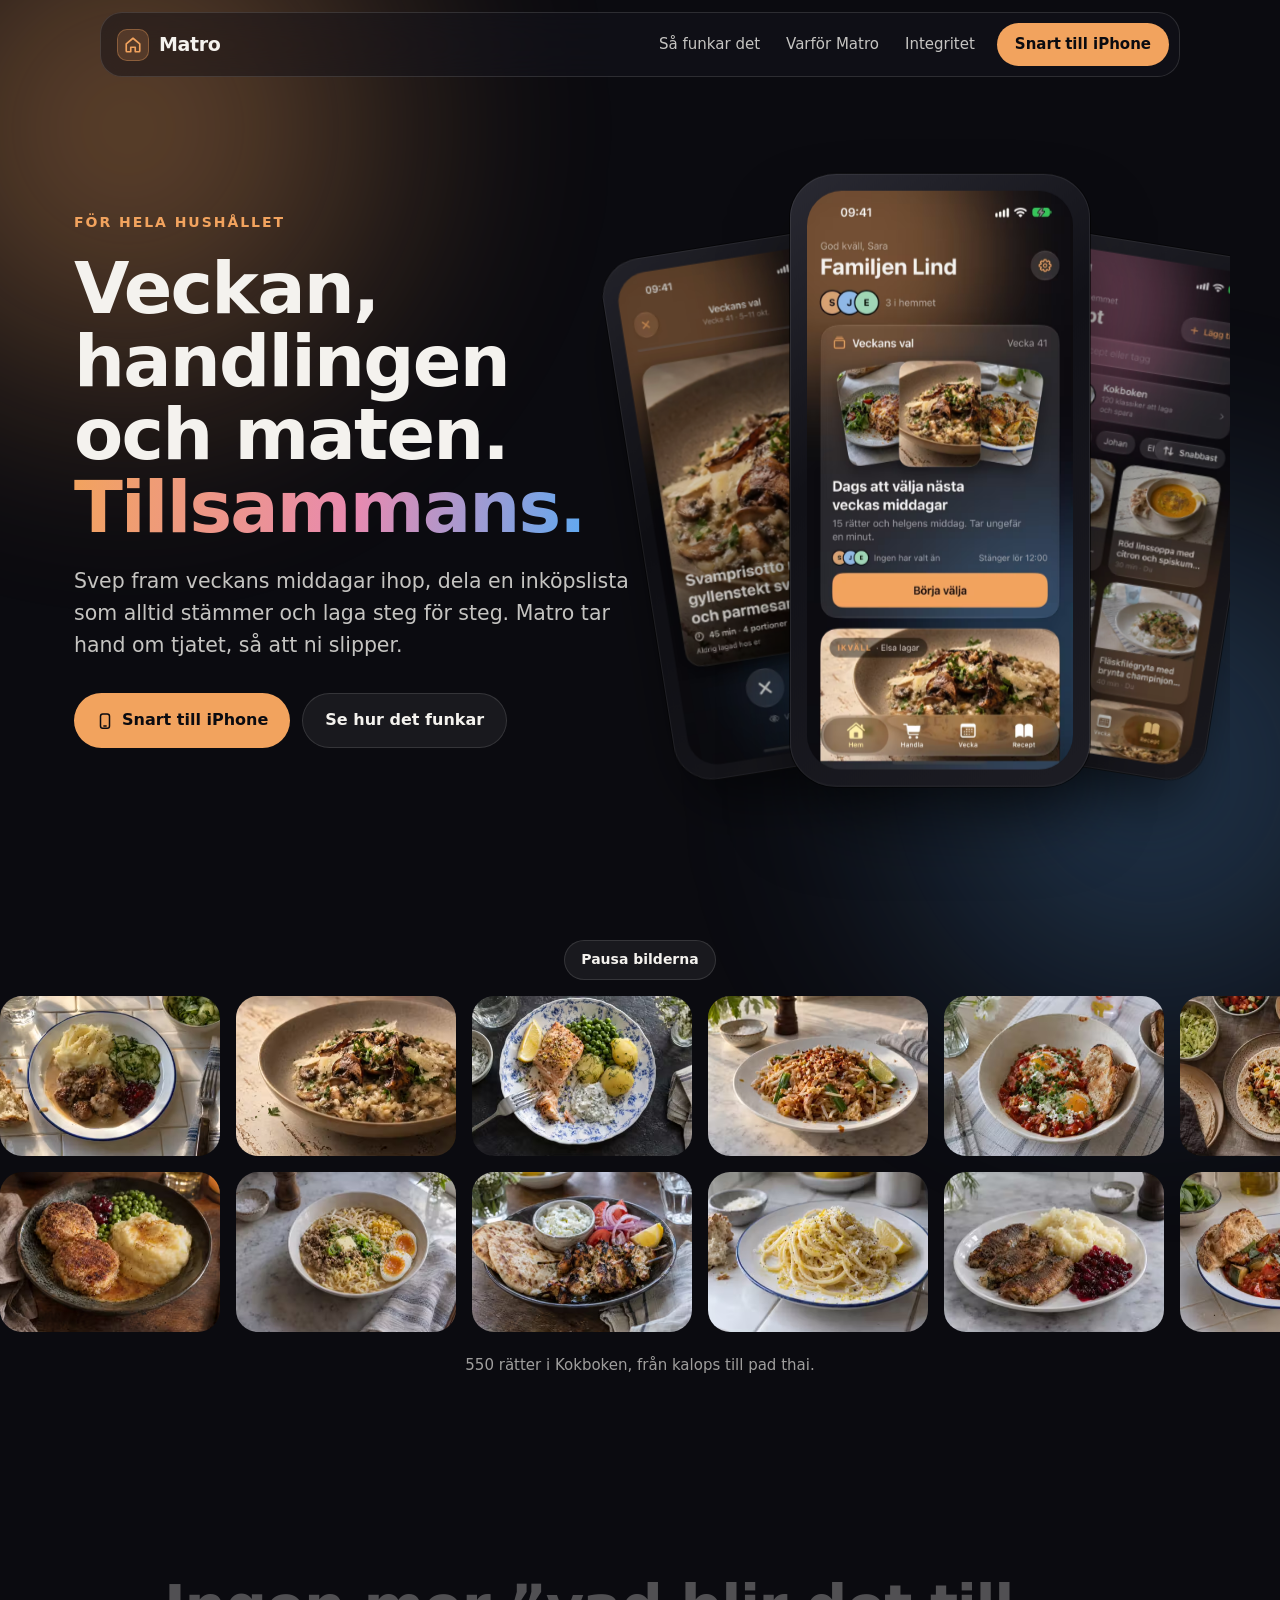
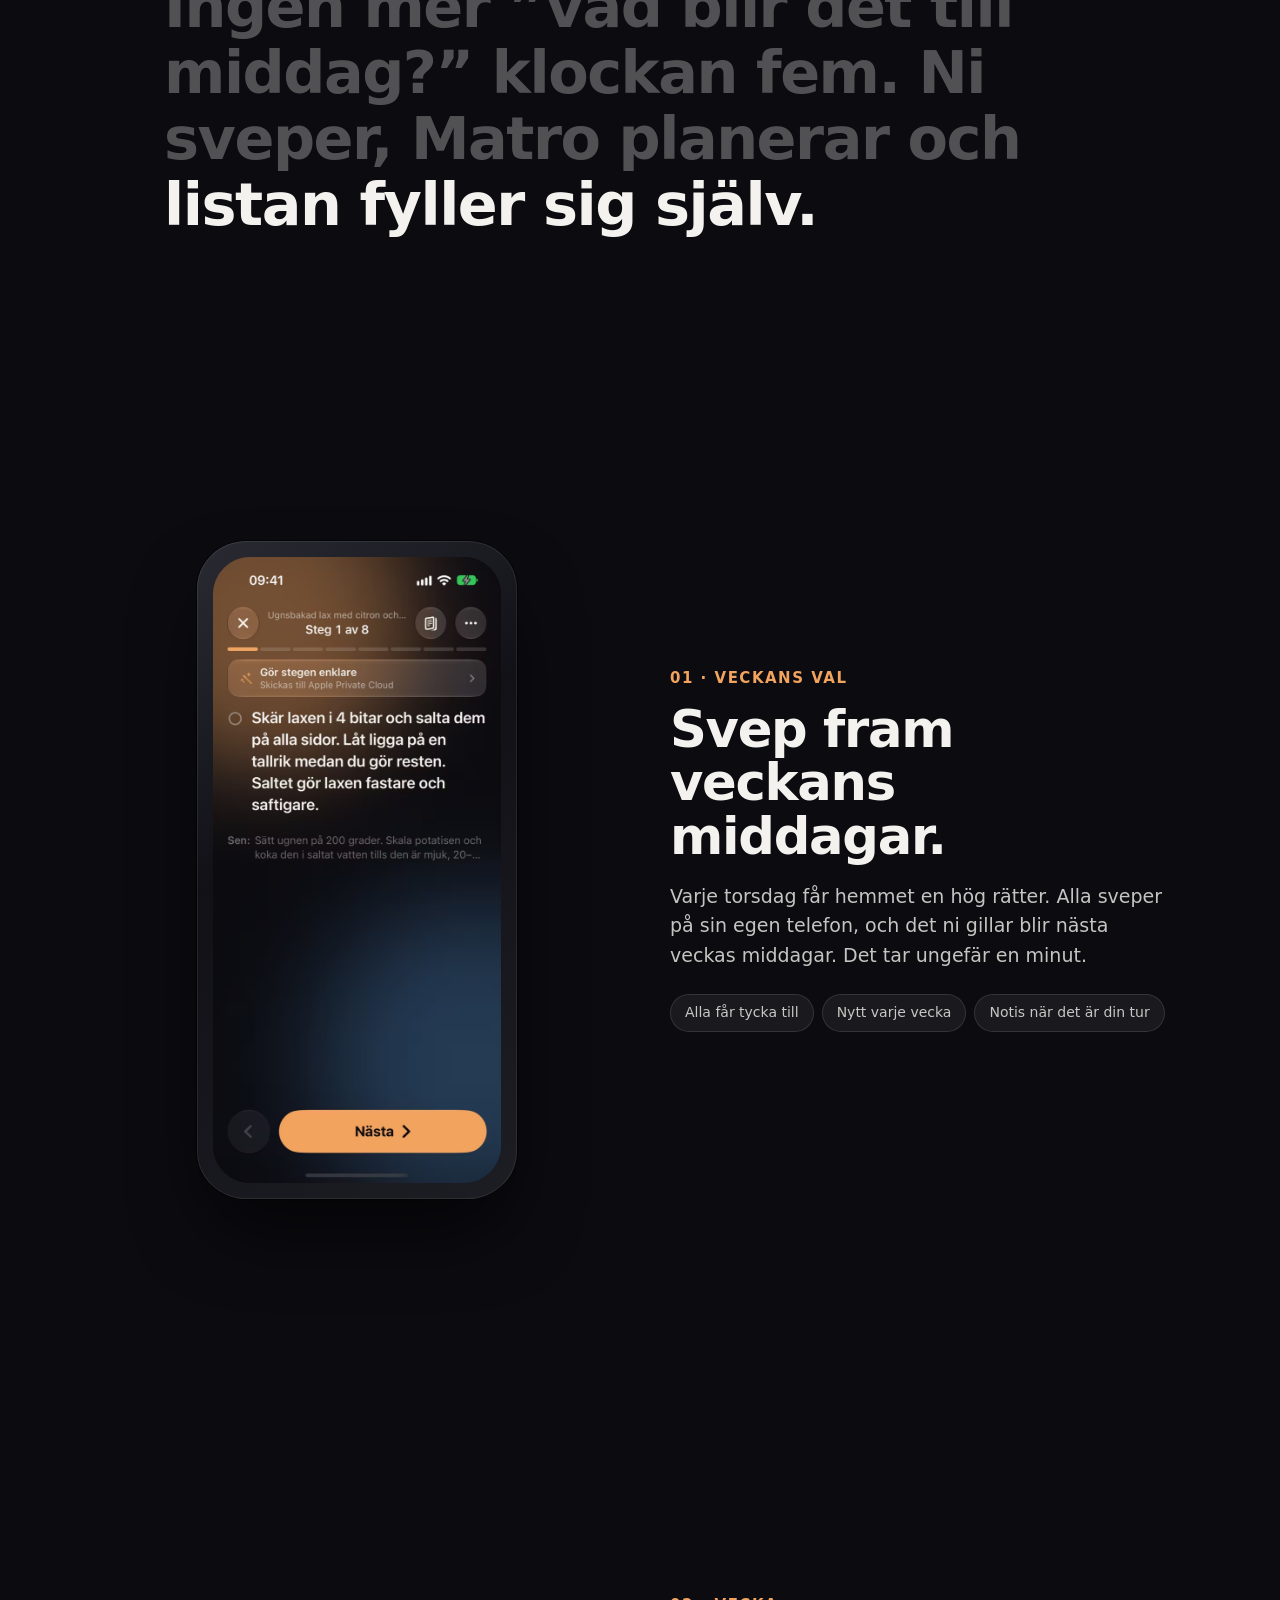
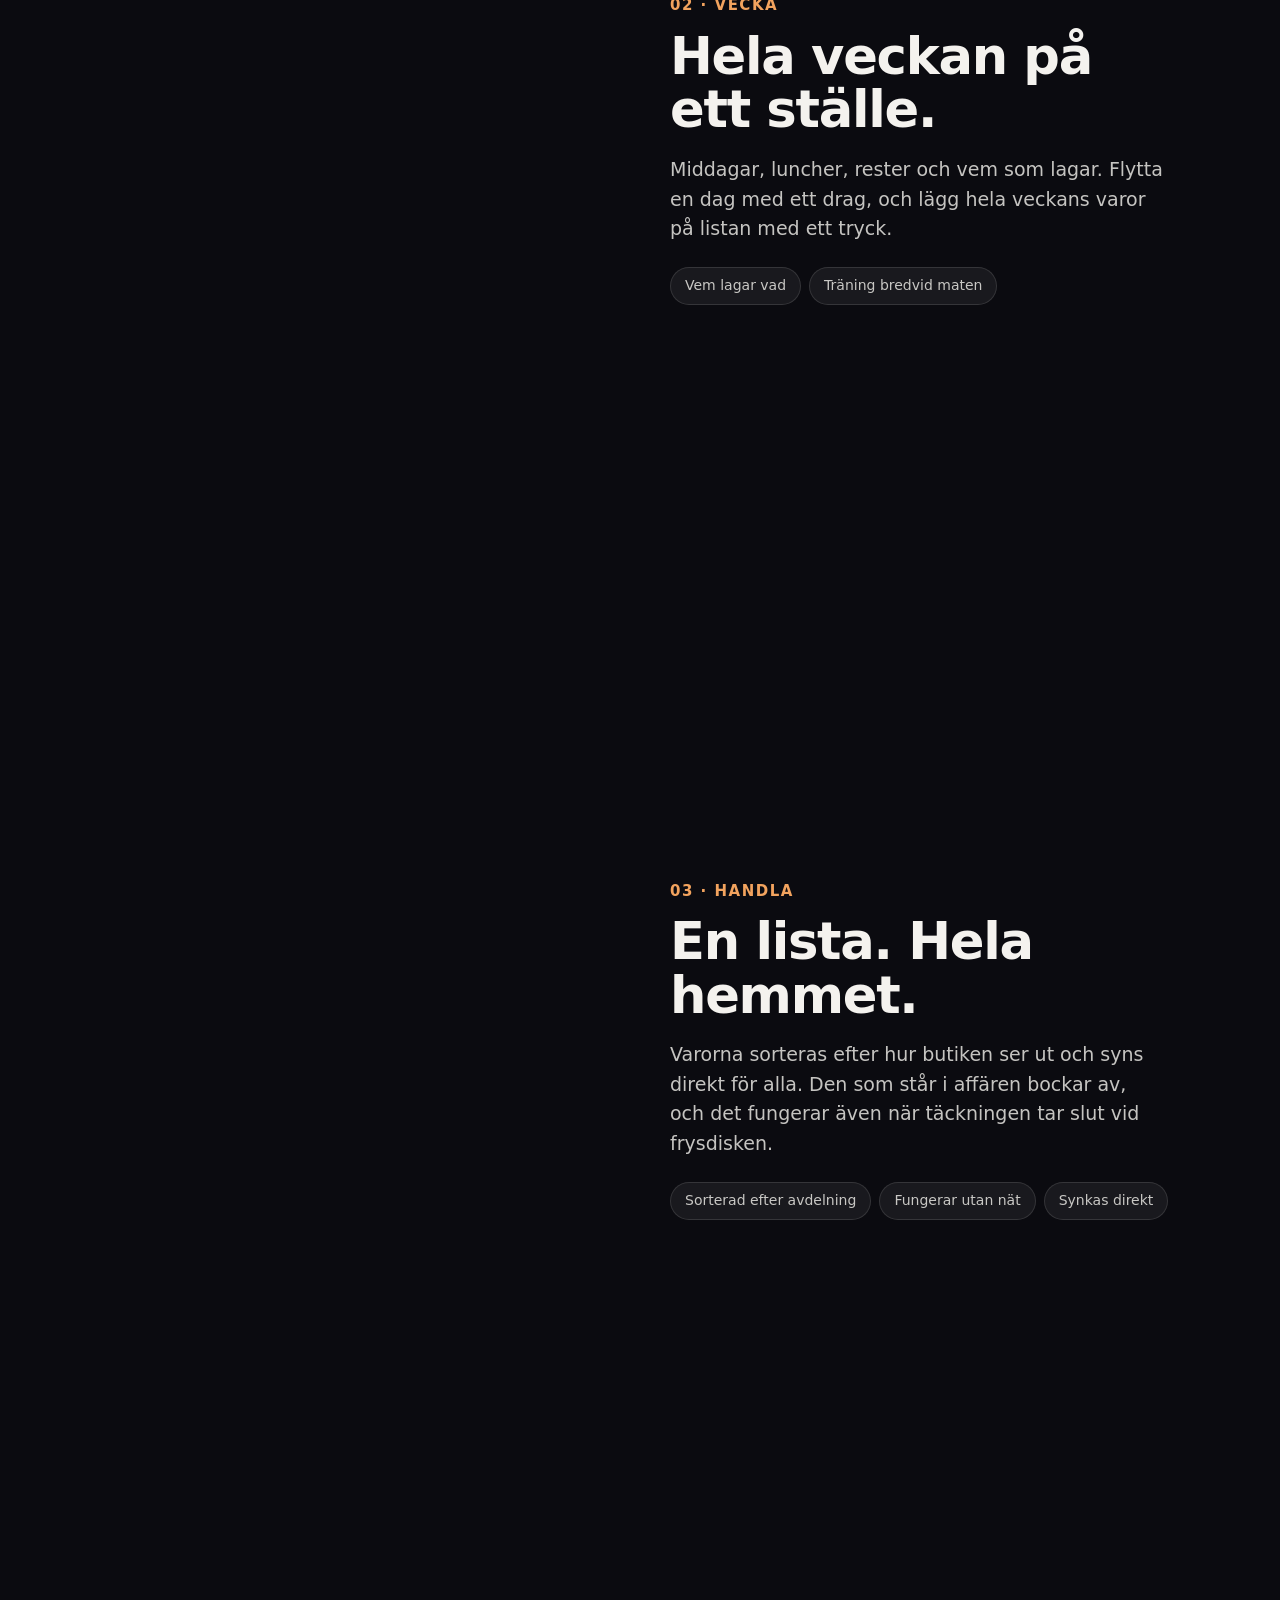
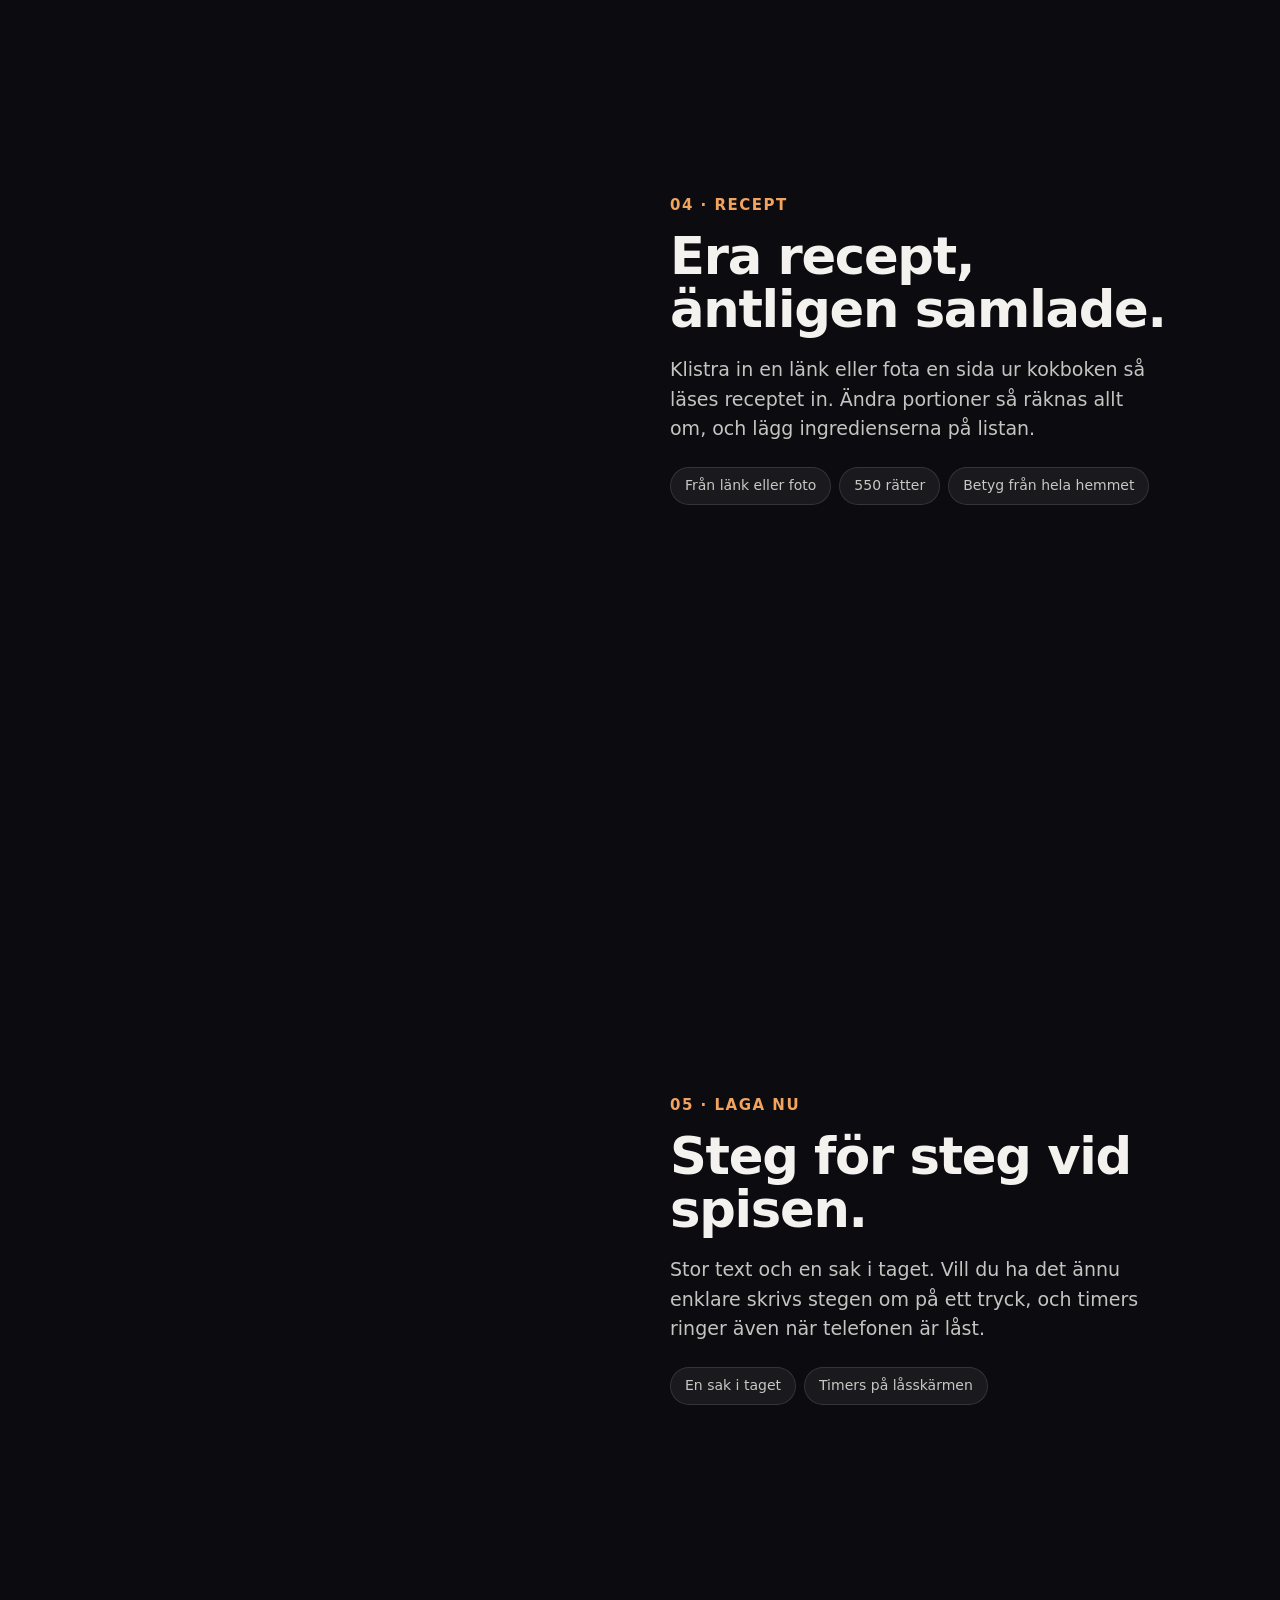
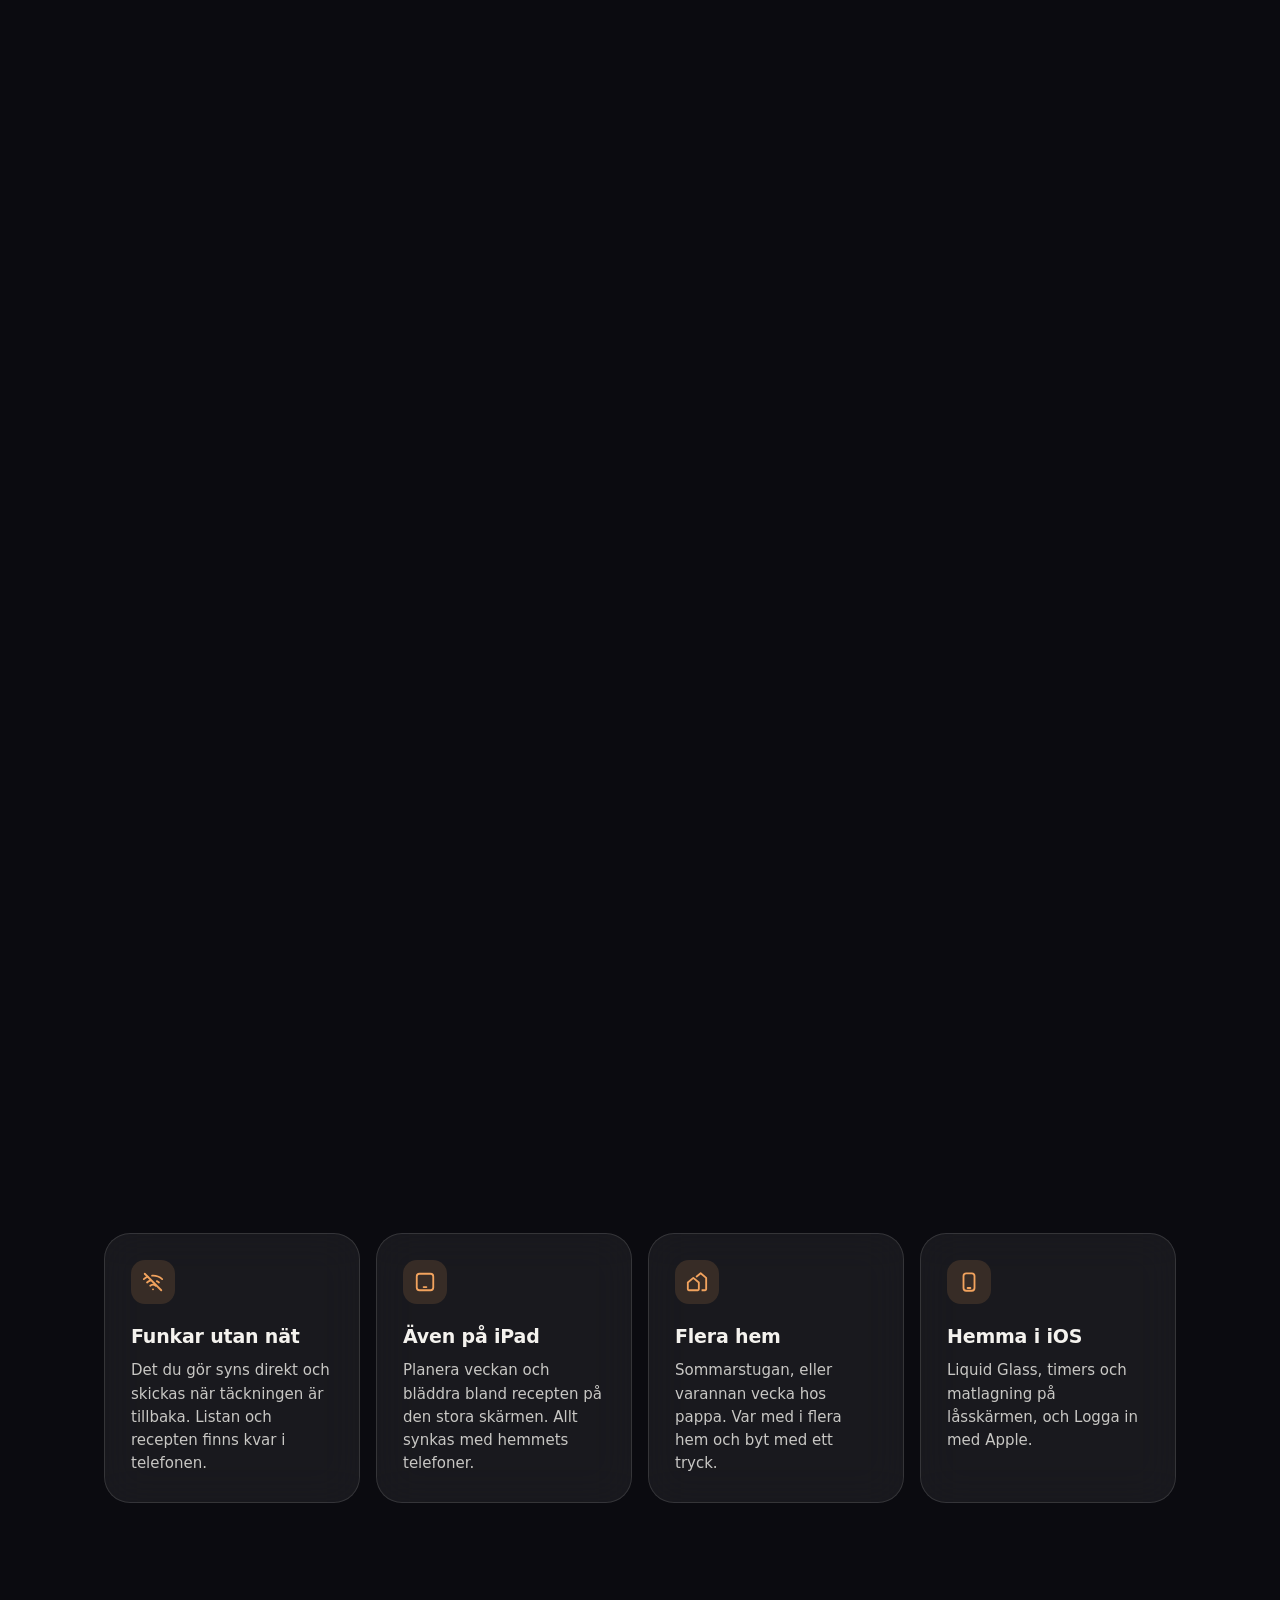
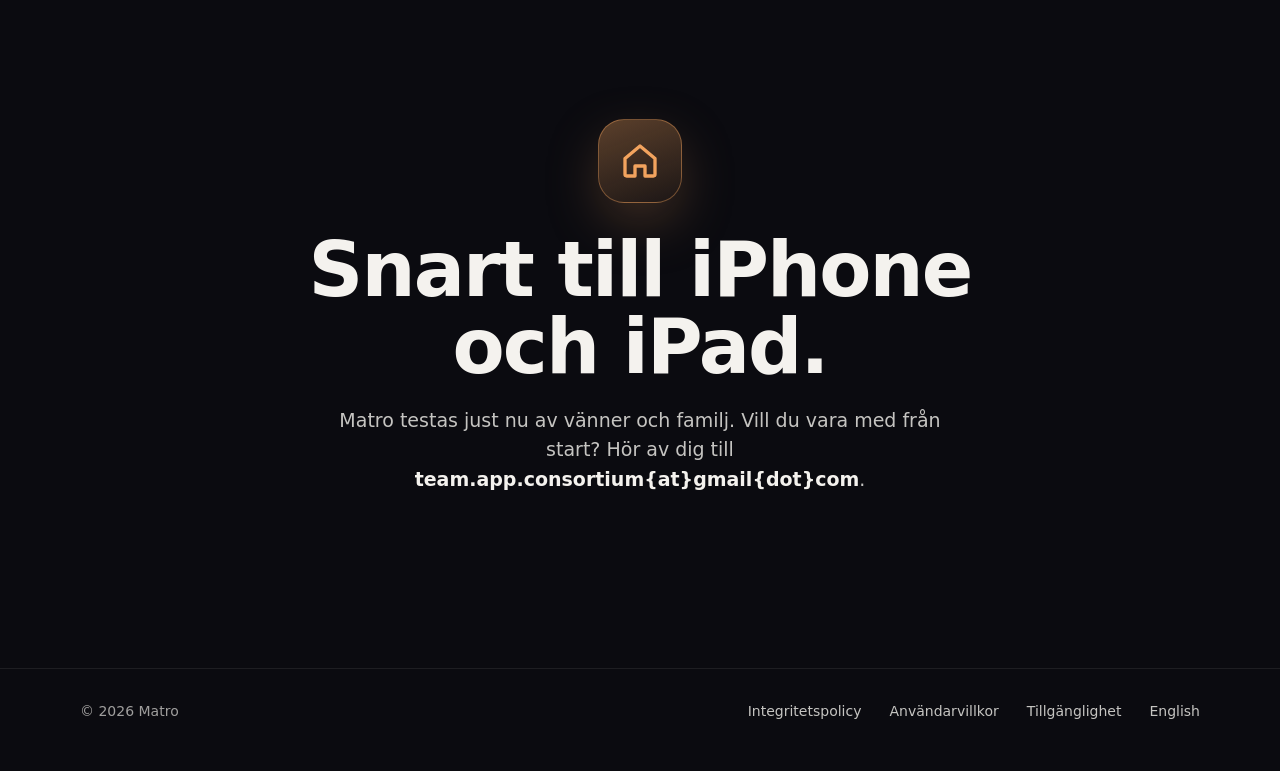
==== commit da151651: "English pages (privacy, terms, accessibility, start page); accessibility and start page updated Co-A" ====
--- a/index.html
+++ b/index.html
@@ -9,6 +9,7 @@
 <meta property="og:title" content="Matro – veckan, handlingen och maten. Tillsammans.">
 <meta property="og:description" content="Svep fram veckans middagar tillsammans, dela inköpslistan och laga steg för steg.">
 <meta property="og:image" content="img/hem.jpg">
+<link rel="alternate" hreflang="en" href="en/">
 <link rel="icon" href="data:image/svg+xml,%3Csvg xmlns='http://www.w3.org/2000/svg' viewBox='0 0 32 32'%3E%3Crect width='32' height='32' rx='9' fill='%230B0B10'/%3E%3Cpath d='M7 15 16 7.5 25 15v9a1 1 0 0 1-1 1h-5v-6h-6v6H8a1 1 0 0 1-1-1z' fill='none' stroke='%23F2A35E' stroke-width='2.2' stroke-linejoin='round'/%3E%3C/svg%3E">
 <link rel="stylesheet" href="style.css">
 <script>document.documentElement.classList.add("js")</script>
@@ -53,7 +54,7 @@
     <button class="strip-pause pill ghost" type="button">Pausa bilderna</button>
     <div class="row" data-dishes="kottbullar-potatismos svamprisotto ugnsbakad-lax-citron-dill pad-thai shakshuka tacos-kottfars spaghetti-carbonara kalops butter-chicken pannkakor"></div>
     <div class="row" data-dishes="wallenbergare miso-ramen kycklingsouvlaki-tzatziki pasta-al-limone stekt-stromming-potatismos ratatouille hemgjord-pizza tom-kha-gai paella pumpasoppa"></div>
-    <p class="caption">120 klassiker i Kokboken, från kalops till pad thai.</p>
+    <p class="caption">550 rätter i Kokboken, från kalops till pad thai.</p>
   </section>
 
   <section class="statement">
@@ -96,7 +97,7 @@
         <div class="num">04 · RECEPT</div>
         <h2>Era recept, äntligen samlade.</h2>
         <p>Klistra in en länk eller fota en sida ur kokboken så läses receptet in. Ändra portioner så räknas allt om, och lägg ingredienserna på listan.</p>
-        <div class="tags"><span>Från länk eller foto</span><span>120 klassiker</span><span>Betyg från hela hemmet</span></div>
+        <div class="tags"><span>Från länk eller foto</span><span>550 rätter</span><span>Betyg från hela hemmet</span></div>
         <div class="phone inline"><picture><source srcset="img/recept-detalj.avif" type="image/avif"><img src="img/recept-detalj.jpg" alt="Ett recept" loading="lazy" decoding="async"></picture></div>
       </article>
       <article class="step" data-tone="warm">
@@ -164,6 +165,7 @@
     <a href="integritetspolicy">Integritetspolicy</a>
     <a href="anvandarvillkor">Användarvillkor</a>
     <a href="tillganglighet">Tillgänglighet</a>
+    <a href="en/" hreflang="en" lang="en">English</a>
   </div>
 </footer>
 
